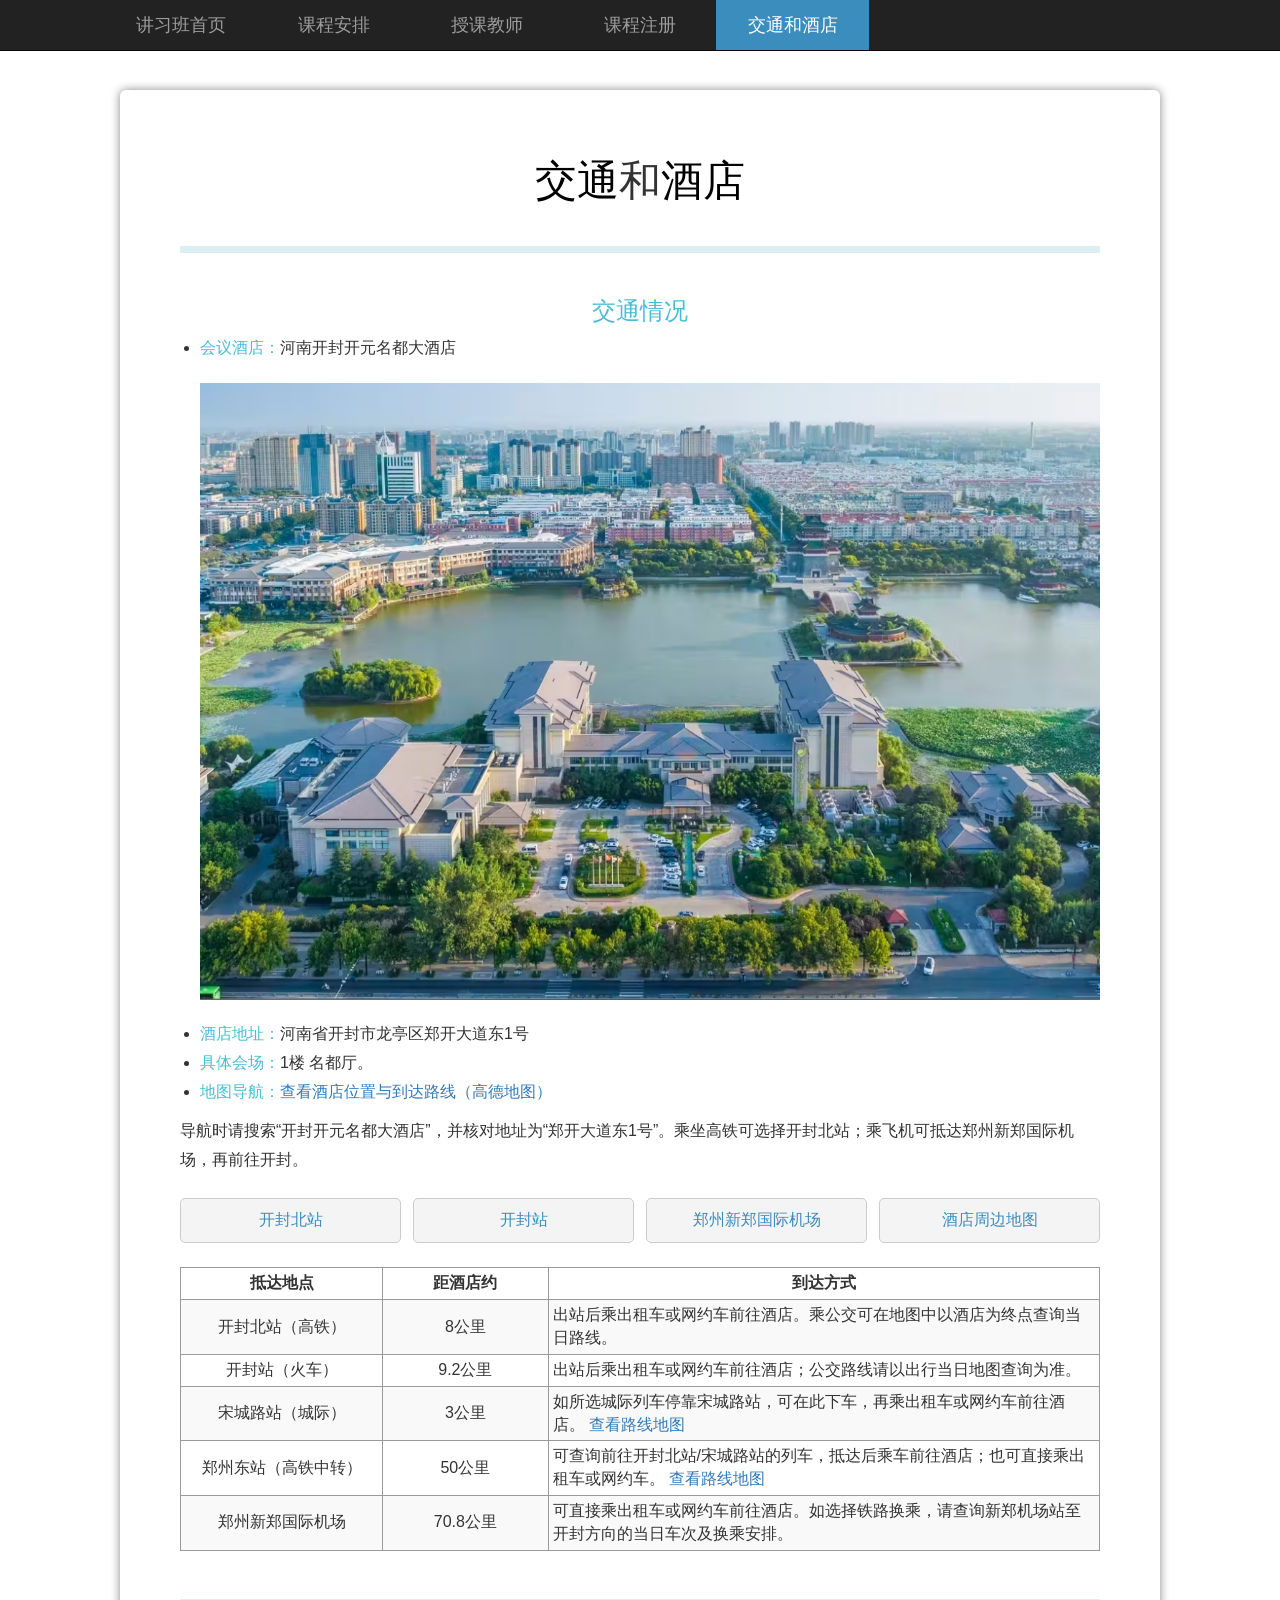
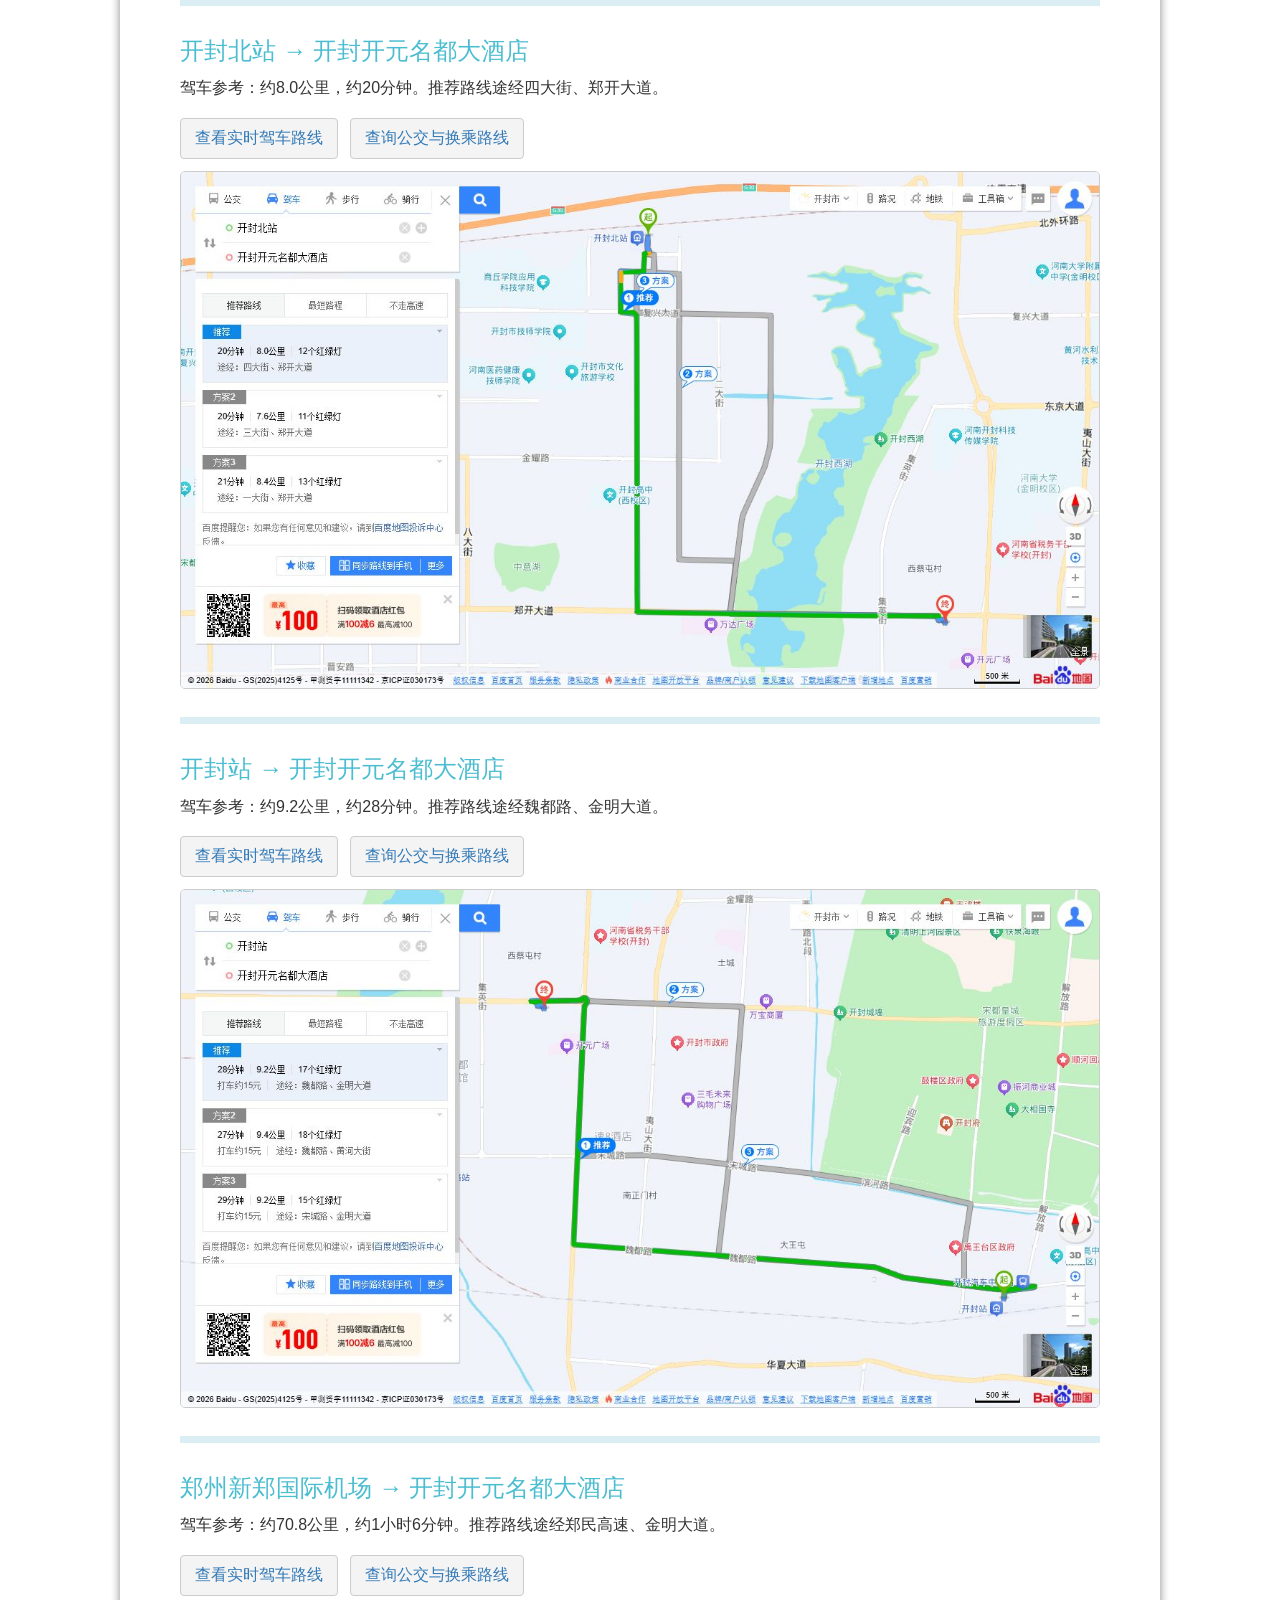
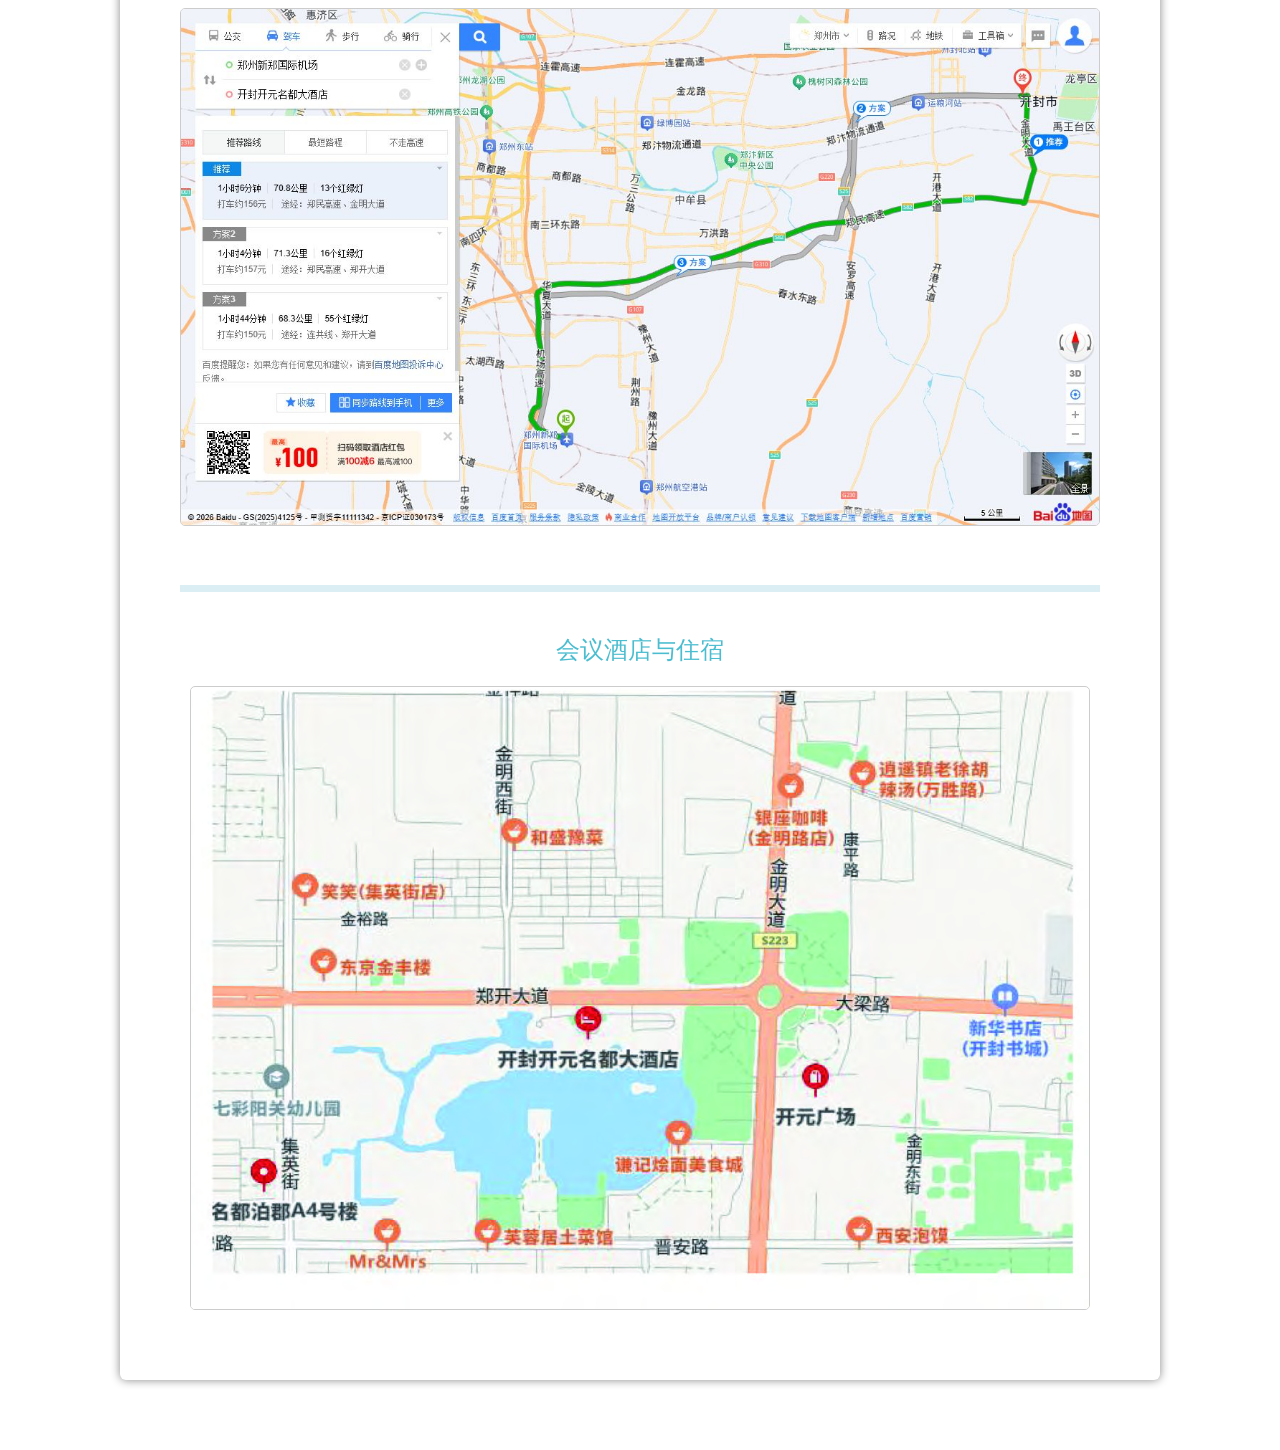
==== information.html @ ad6f930f "Replace hotel photo with updated crop" ====
<!DOCTYPE html>
<!-- saved from url=(0101)./information.html -->
<html lang="zh-CN">

<head>
  <meta http-equiv="Content-Type" content="text/html; charset=UTF-8">

  <meta http-equiv="X-UA-Compatible" content="IE=edge">
  <meta name="viewport" content="width=device-width, initial-scale=1">
  <!-- The above 3 meta tags *must* come first in the head; any other head content must come *after* these tags -->
  <meta name="description" content="">
  <meta name="author" content="">
  <link rel="icon" href="./favicon.ico">

  <title>“CAD/CAE 一体化”前沿讲习班</title>

  <!-- Bootstrap core CSS -->
  <link href="./css_files/bootstrap.css" rel="stylesheet">

  <!-- IE10 viewport hack for Surface/desktop Windows 8 bug -->
  <link href="./css_files/ie10-viewport-bug-workaround.css" rel="stylesheet">

  <!-- Custom styles for this template -->
  <link href="./css_files/GAMES_style.css" rel="stylesheet">
  <link href="./css_files/GAMES_Mobile_style.css" rel="stylesheet">

  <!-- Just for debugging purposes. Don't actually copy these 2 lines! -->
  <!--[if lt IE 9]><script src="../../assets/js/ie8-responsive-file-warning.js"></script><![endif]-->
  <script src="./js_files/ie-emulation-modes-warning.js"></script>

  <!-- HTML5 shim and Respond.js for IE8 support of HTML5 elements and media queries -->
  <!--[if lt IE 9]>
      <script src="https://oss.maxcdn.com/html5shiv/3.7.3/html5shiv.min.js"></script>
      <script src="https://oss.maxcdn.com/respond/1.4.2/respond.min.js"></script>
    <![endif]-->

  <link href="./css_files/common.css" rel="stylesheet">

  <style>
    .travel-nav { display:flex; flex-wrap:wrap; gap:12px; margin:24px 0; }
    .travel-nav a { flex:1 1 180px; padding:10px 14px; color:#3b8dbd; border:1px solid #ccc; border-radius:5px; background:#f4f4f4; font-size:16px; }
    .travel-route { margin:28px 0; padding-top:22px; border-top:7px solid rgb(218,238,243); scroll-margin-top:80px; }
    .travel-route h4 { color:#4bbdd0; text-align:left; }
    .travel-route p, .travel-route li { font-size:16px; font-weight:300; line-height:1.8; text-align:left; }
    .travel-route img, .hotel-map img { display:block; width:100%; height:auto; border:1px solid #ccc; border-radius:5px; }
    .travel-route figcaption, .hotel-map figcaption { margin-top:8px; font-size:14px; font-weight:300; line-height:1.6; text-align:left; }
    .route-links { display:flex; flex-wrap:wrap; gap:12px; margin:12px 0; }
    .route-links a { display:inline-block; padding:8px 14px; border:1px solid #ccc; border-radius:4px; font-size:16px; background:#f4f4f4; }
    .hotel-map { margin:22px auto; max-width:900px; }
  </style>
</head>

<body>

  <nav class="navbar navbar-inverse navbar-fixed-top">
    <div class="container">
      <div class="navbar-header">
        <button type="button" class="navbar-toggle collapsed" data-toggle="collapse" data-target="#navbar"
          aria-expanded="false" aria-controls="navbar">
          <span class="sr-only">Toggle navigation</span>
          <span class="icon-bar"></span>
          <span class="icon-bar"></span>
          <span class="icon-bar"></span>
        </button>

        <!--<a class="navbar-brand" href="#"></a>-->

      </div>
      <div id="navbar" class="collapse navbar-collapse">

        <ul class="nav navbar-nav">

          <li><a href="./index.html">讲习班首页</a></li>
          <li><a href="./program.html">课程安排</a></li>
          <li><a href="./speaker.html">授课教师</a></li>
          <li><a href="./registration.html">课程注册</a></li>
          <li class="active"><a href="./information.html">交通和酒店</a></li>
          <!-- <li><a href="./online.html">在线信息</a></li>
          <li><a href="http://staff.ustc.edu.cn/~lgliu/Courses/SummerSchool/USTC-summer-school.html" target="_blank">历年暑期课程</a></li>-->

        </ul>
      </div>
      <!--/.nav-collapse -->
    </div>
  </nav>

  <div class="container">

    <div class="starter-template">

      <div class="jumbotron">
        <h1 style="font-size:42px"><a style="color:#000000;" href="./information.html#jiaotong">交通</a>和<a
            style="color:#000000;txt-decoration:underline;" href="./information.html#jiudian">酒店</a></h1>
        <p style="font-size:22px;border-bottom: 7px solid rgb(218, 238, 243);"> <br></p>
        <br>


        <a id="jiaotong" style="position:relative; top:-72px; display:block; height:0;"></a>
        <h4 style="color:#4bbdd0;">交通情况</h4>
        <ul style="text-align:left;padding-left:20px;font-size:16px;font-weight:300;line-height:1.8;">
          <li><span style="color:#4bbdd0;font-weight:500;">会议酒店：</span>河南开封开元名都大酒店
            <p style="margin:20px 0;"><img src="./information_files/kaifeng-hotel-photo.jpg?v=20260928-2" width="1256" height="862" alt="河南开封开元名都大酒店及金明池全景" loading="lazy" style="display:block;width:100%;max-width:100%;height:auto;"></p>
          </li>
          <li><span style="color:#4bbdd0;font-weight:500;">酒店地址：</span>河南省开封市龙亭区郑开大道东1号</li>
          <li><span style="color:#4bbdd0;font-weight:500;">具体会场：</span>1楼 名都厅。</li>
          <li><span style="color:#4bbdd0;font-weight:500;">地图导航：</span><a href="https://ditu.amap.com/place/B017A00OV0" target="_blank" rel="noopener noreferrer">查看酒店位置与到达路线（高德地图）</a></li>
        </ul>
        <p style="font-size:16px;font-weight:300;text-align:left;line-height:1.8;">导航时请搜索“开封开元名都大酒店”，并核对地址为“郑开大道东1号”。乘坐高铁可选择开封北站；乘飞机可抵达郑州新郑国际机场，再前往开封。</p>
<nav class="travel-nav" aria-label="到达路线"><a href="#kaifeng-north-route">开封北站</a><a href="#kaifeng-station-route">开封站</a><a href="#xinzheng-airport-route">郑州新郑国际机场</a><a href="#hotel-map">酒店周边地图</a></nav>
        <div class="tableA">
          <table class="table table-striped" style="font-size:16px;font-weight:300;line-height:1.8;">
            <thead><tr><th scope="col" style="width:22%;">抵达地点</th><th scope="col" style="width:18%;">距酒店约</th><th scope="col">到达方式</th></tr></thead>
            <tbody>
              <tr><td>开封北站（高铁）</td><td>8公里</td><td style="text-align:left;">出站后乘出租车或网约车前往酒店。乘公交可在地图中以酒店为终点查询当日路线。</td></tr>
              <tr><td>开封站（火车）</td><td>9.2公里</td><td style="text-align:left;">出站后乘出租车或网约车前往酒店；公交路线请以出行当日地图查询为准。</td></tr>
              <tr><td>宋城路站（城际）</td><td>3公里</td><td style="text-align:left;">如所选城际列车停靠宋城路站，可在此下车，再乘出租车或网约车前往酒店。 <a href="https://api.map.baidu.com/direction?origin=%E5%AE%8B%E5%9F%8E%E8%B7%AF%E7%AB%99&amp;destination=%E5%BC%80%E5%B0%81%E5%BC%80%E5%85%83%E5%90%8D%E9%83%BD%E5%A4%A7%E9%85%92%E5%BA%97&amp;mode=driving&amp;region=%E5%BC%80%E5%B0%81&amp;output=html&amp;src=webapp.cadcae2026.travel" target="_blank" rel="noopener noreferrer">查看路线地图</a></td></tr>
              <tr><td>郑州东站（高铁中转）</td><td>50公里</td><td style="text-align:left;">可查询前往开封北站/宋城路站的列车，抵达后乘车前往酒店；也可直接乘出租车或网约车。 <a href="https://api.map.baidu.com/direction?origin=%E9%83%91%E5%B7%9E%E4%B8%9C%E7%AB%99&amp;destination=%E5%BC%80%E5%B0%81%E5%BC%80%E5%85%83%E5%90%8D%E9%83%BD%E5%A4%A7%E9%85%92%E5%BA%97&amp;mode=driving&amp;region=%E5%BC%80%E5%B0%81&amp;output=html&amp;src=webapp.cadcae2026.travel" target="_blank" rel="noopener noreferrer">查看路线地图</a></td></tr>
              <tr><td>郑州新郑国际机场</td><td>70.8公里</td><td style="text-align:left;">可直接乘出租车或网约车前往酒店。如选择铁路换乘，请查询新郑机场站至开封方向的当日车次及换乘安排。</td></tr>
            </tbody>
          </table>
        </div>
        <section id="kaifeng-north-route" class="travel-route">
          <h4>开封北站 → 开封开元名都大酒店</h4>
          <p>驾车参考：约8.0公里，约20分钟。推荐路线途经四大街、郑开大道。</p>
          <div class="route-links"><a href="https://j.map.baidu.com/t/07u9dv" target="_blank" rel="noopener noreferrer">查看实时驾车路线</a><a href="https://api.map.baidu.com/direction?origin=%E5%BC%80%E5%B0%81%E5%8C%97%E7%AB%99&amp;destination=%E5%BC%80%E5%B0%81%E5%BC%80%E5%85%83%E5%90%8D%E9%83%BD%E5%A4%A7%E9%85%92%E5%BA%97&amp;mode=transit&amp;region=%E5%BC%80%E5%B0%81&amp;output=html&amp;src=webapp.cadcae2026.travel" target="_blank" rel="noopener noreferrer">查询公交与换乘路线</a></div>
          <figure><a href="./information_files/kaifeng-north-route.png" target="_blank" rel="noopener noreferrer" aria-label="放大开封北站到酒店路线图"><img src="./information_files/kaifeng-north-route.png" alt="开封北站到开封开元名都大酒店的百度地图驾车路线" width="1280" height="720" loading="lazy"></a></figure>
        </section>
        <section id="kaifeng-station-route" class="travel-route">
          <h4>开封站 → 开封开元名都大酒店</h4>
          <p>驾车参考：约9.2公里，约28分钟。推荐路线途经魏都路、金明大道。</p>
          <div class="route-links"><a href="https://j.map.baidu.com/t/HTx9dv" target="_blank" rel="noopener noreferrer">查看实时驾车路线</a><a href="https://api.map.baidu.com/direction?origin=%E5%BC%80%E5%B0%81%E7%AB%99&amp;destination=%E5%BC%80%E5%B0%81%E5%BC%80%E5%85%83%E5%90%8D%E9%83%BD%E5%A4%A7%E9%85%92%E5%BA%97&amp;mode=transit&amp;region=%E5%BC%80%E5%B0%81&amp;output=html&amp;src=webapp.cadcae2026.travel" target="_blank" rel="noopener noreferrer">查询公交与换乘路线</a></div>
          <figure><a href="./information_files/kaifeng-station-route.png" target="_blank" rel="noopener noreferrer" aria-label="放大开封站到酒店路线图"><img src="./information_files/kaifeng-station-route.png" alt="开封站到开封开元名都大酒店的百度地图驾车路线" width="1280" height="720" loading="lazy"></a></figure>
        </section>
        <section id="xinzheng-airport-route" class="travel-route">
          <h4>郑州新郑国际机场 → 开封开元名都大酒店</h4>
          <p>驾车参考：约70.8公里，约1小时6分钟。推荐路线途经郑民高速、金明大道。</p>
          <div class="route-links"><a href="https://j.map.baidu.com/t/Tse9dv" target="_blank" rel="noopener noreferrer">查看实时驾车路线</a><a href="https://api.map.baidu.com/direction?origin=%E9%83%91%E5%B7%9E%E6%96%B0%E9%83%91%E5%9B%BD%E9%99%85%E6%9C%BA%E5%9C%BA&amp;destination=%E5%BC%80%E5%B0%81%E5%BC%80%E5%85%83%E5%90%8D%E9%83%BD%E5%A4%A7%E9%85%92%E5%BA%97&amp;mode=transit&amp;region=%E5%BC%80%E5%B0%81&amp;output=html&amp;src=webapp.cadcae2026.travel" target="_blank" rel="noopener noreferrer">查询公交与换乘路线</a></div>
          <figure><a href="./information_files/xinzheng-airport-route.png" target="_blank" rel="noopener noreferrer" aria-label="放大郑州新郑国际机场到酒店路线图"><img src="./information_files/xinzheng-airport-route.png" alt="郑州新郑国际机场到开封开元名都大酒店的百度地图驾车路线" width="1280" height="720" loading="lazy"></a></figure>
        </section>
        <p style="font-size:22px;border-bottom:7px solid rgb(218, 238, 243);"><br></p>
        <br>
        <a id="jiudian" style="position:relative; top:-72px; display:block; height:0;"></a>
        <h4 style="color:#4bbdd0;">会议酒店与住宿</h4>
        <figure id="hotel-map" class="hotel-map" style="scroll-margin-top:80px;">
          <a href="./information_files/kaifeng-hotel-location.png" target="_blank" rel="noopener noreferrer" aria-label="放大酒店周边地图"><img src="./information_files/kaifeng-hotel-location.png" width="1268" height="879" alt="开封开元名都大酒店周边地图，标注郑开大道、金明大道及金明池" loading="lazy"></a>

        </figure>


      </div>
    </div>
  </div>

  <!-- /.container -->


  <!-- Bootstrap core JavaScript
    ================================================== -->
  <!-- Placed at the end of the document so the pages load faster -->
  <script src="./js_files/jquery.min.js"></script>
  <script>
    window.jQuery || document.write('<script src="js/vendor/jquery.min.js?version=2.0.02"><\/script>')
  </script>
  <script src="./js_files/bootstrap.min.js"></script>
  <script src="./js_files/docs.min.js"></script>

  <!-- IE10 viewport hack for Surface/desktop Windows 8 bug -->
  <script src="./js_files/ie10-viewport-bug-workaround.js"></script>

</body>

</html>
---- css_files/ie10-viewport-bug-workaround.css ----
/*!
 * IE10 viewport hack for Surface/desktop Windows 8 bug
 * Copyright 2014-2015 Twitter, Inc.
 * Licensed under MIT (https://github.com/twbs/bootstrap/blob/master/LICENSE)
 */

/*
 * See the Getting Started docs for more information:
 * http://getbootstrap.com/getting-started/#support-ie10-width
 */
@-ms-viewport     { width: device-width; }
@-o-viewport      { width: device-width; }
@viewport         { width: device-width; }
---- css_files/GAMES_style.css ----
body {
  padding-top: 50px;
}

.starter-template {
  padding: 40px 15px;b
  text-align: center;
}

.navbar-collapse {
  text-align: center;
  width: 100%;
}

.navbar-nav li {
  height: 100%;
  text-align: center;
  vertical-align: middle;
  width: 14.285%;
  display: inline;
  font-size: 18px;
  list-style: none;
  /*去掉圆点*/
}
.navbar-nav>li>a{

  line-height: 40px;

  padding: 5px 5px 5px 5px;
vertical-align:middle;


}

.navbar-nav {
  display: inline-table;
  width: 100%;
  text-align: center;
}


  /* Everything but the jumbotron gets side spacing for mobile first views */
  .header,
  .marketing,
  .footer {
    padding-right: 15px;
    padding-left: 15px;
  }

  /* Custom page header */
  .header {
    padding-bottom: 20px;
    border-bottom: 1px solid #e5e5e5;
  }
  /* Make the masthead heading the same height as the navigation */
  .header h3 {
    margin-top: 0;
    margin-bottom: 0;
    line-height: 40px;
  }
.container-fluid>.navbar-collapse, .container-fluid>.navbar-header, .container>.navbar-collapse, .container>.navbar-header {

      margin-left: 0px;
}


  /* Custom page footer */
  .footer {
    padding-top: 19px;
    color: #777;
    border-top: 1px solid #e5e5e5;
  }

  /* Customize container */
  @media (min-width: 768px) {
    .container {
      max-width: 1100px;
      /* 总宽度 */
    }
  }
  .container-narrow > hr {
    margin: 30px 0;
  }

  /* Main marketing message and sign up button */
  .jumbotron {
    box-shadow: 0px 0px 10px #888888;
    text-align: center;
    border-bottom: 12px solid #ffffff;
    background-color:#ffffff;
  }
  .jumbotron .btn {
    padding: 14px 24px;
    font-size: 21px;
  }
  .jumbotron > ul > li{
    text-align:justify;text-justify:inter-ideograph;
  }

  /* Supporting marketing content */
  .marketing {
    margin: 40px 0;
  }
  .marketing p + h4 {
    margin-top: 28px;
  }

  /* Responsive: Portrait tablets and up */
  @media screen and (min-width: 768px) {
    /* Remove the padding we set earlier */
    .header,
    .marketing,
    .footer {
      padding-right: 0;
      padding-left: 0;
    }
    /* Space out the masthead */
    .header {
      margin-bottom: 130px;
    }
    /* Remove the bottom border on the jumbotron for visual effect */
    .jumbotron {
      border-bottom: 0;
    }
  }
.carousel.slide{
box-shadow: 0px 0px 5px #888888;
border:0.5px solid;
border-radius:3px;

}
.carousel-indicators{
/*圆点位置*/
      bottom: 4px;
}
.jumbotron h4{
font-size:24px;

}
.jumbotron p{
  font-size:18px;
text-align:justify;

}
.jumbotron img {
  max-width: 100%;
  height: auto !important;
  box-sizing: border-box;
}

/*主讲人图片*/
.placeholders {
  margin-bottom: 30px;
  text-align: center;
}
.placeholders h4 {
  margin-bottom: 0;
}
.placeholder {
  margin-bottom: 20px;
}
.speaker-photo {
  display: inline-block;
  position: relative;
  width: 146px;
  height: 146px;
  overflow: hidden;
  border-radius: 50%;
  box-shadow: 2px 2px 5px #888888;
  vertical-align: middle;
  background-color: #ffffff;
}
.speaker-photo img {
  position: absolute;
  left: 50%;
  top: calc(var(--photo-top, 0) * 100% / 146);
  display: block;
  width: calc(var(--photo-width, 146) * 100% / 146);
  height: auto !important;
  max-width: none;
  max-height: none;
  border-radius: 0;
  box-shadow: none;
  transform: translateX(-50%);
}

/* Individual original-photo framing, matching the GRMG head-and-shoulders reference. */
#caojuan .speaker-photo {
  --photo-width: 132;
  --photo-top: -9;
  background-color: #e8e8e8;
}

#sunwenyu .speaker-photo {
  --photo-width: 300;
  --photo-top: -58;
}

#zhanghan .speaker-photo {
  --photo-width: 135;
  --photo-top: -1;
  background-color: #80cdf9;
}

#wangshengfa .speaker-photo {
  --photo-width: 140;
  --photo-top: -6;
}

#fangqing .speaker-photo {
  --photo-width: 146;
  --photo-top: 10;
}

#lixin .speaker-photo {
  --photo-width: 222;
  --photo-top: -41;
}

#zhuchungang .speaker-photo {
  --photo-width: 170;
  --photo-top: -3;
}

#wanguoping .speaker-photo {
  --photo-width: 180;
  --photo-top: 0;
}

#panmaodong .speaker-photo {
  --photo-width: 235;
  --photo-top: 0;
}

#weixiaodong .speaker-photo {
  --photo-width: 140;
  --photo-top: 2;
  background-color: #535c65;
}

#linhongwei .speaker-photo {
  --photo-width: 190;
  --photo-top: -14;
}

#kanghongmei .speaker-photo {
  --photo-width: 180;
  --photo-top: 0;
}

#zhuxuefeng .speaker-photo {
  --photo-width: 128;
  --photo-top: -2;
}

#duxiaoxiao .speaker-photo {
  --photo-width: 146;
  --photo-top: 0;
}
/* Fit two portrait columns inside the mobile card. */
@media (max-width: 767px) {
  .row.placeholders {
    display: grid;
    grid-template-columns: repeat(2, minmax(0, 1fr));
    gap: 20px 16px;
    margin-left: 0;
    margin-right: 0;
  }
  .row.placeholders::before,
  .row.placeholders::after {
    display: none;
  }
  .placeholders > .placeholder {
    width: auto;
    min-width: 0;
    padding: 0;
    margin-bottom: 0;
  }
  .placeholders .placeholder > button {
    display: block;
    width: 100%;
    padding: 0;
  }
  .placeholders .speaker-photo {
    width: 100%;
    max-width: 146px;
    height: auto;
    aspect-ratio: 1;
  }
  .placeholders .text-muted {
    display: block;
    font-size: clamp(10px, 2.8vw, 14px);
    overflow-wrap: anywhere;
  }
  .placeholders .text-muted span {
    white-space: normal !important;
  }
  .speaker-page .jumbotron > ul {
    overflow-wrap: anywhere;
  }
}

.tableA{

text-align:center;
border-top: 1px solid #9a9a9a;
margin-bottom:0px;
max-width: 100%;
overflow-x: auto;
-webkit-overflow-scrolling: touch;
}

.course-outline-table .course-meta {
  width: 24%;
  font-size: 14px;
  line-height: 1.75;
  vertical-align: middle;
}

.course-outline-table .course-meta-line {
  display: block;
  white-space: nowrap;
}

.course-outline-table td:nth-child(2) {
  width: 76%;
  font-size: 14px;
  font-weight: 400;
  line-height: 1.42857143;
  vertical-align: middle;
}

.course-outline-table td:nth-child(2) > ul:first-child {
  margin-top: 10px;
}

.course-outline-table td:nth-child(2) > ul:last-child {
  margin-bottom: 10px;
}

@media (max-width: 767px) {
  .course-outline-table {
    table-layout: fixed;
    width: 100%;
  }
  table.course-outline-table > tbody > tr > td {
    box-sizing: border-box;
    padding: 6px;
    font-size: 12px;
    line-height: 1.5;
    vertical-align: middle;
    overflow-wrap: anywhere;
  }
  .course-outline-table .course-meta {
    width: 30%;
    text-align: center;
  }
  .course-outline-table td:nth-child(2) {
    width: 70%;
    text-align: left;
  }
  .course-outline-table .course-meta-line {
    white-space: normal;
  }
  .course-outline-table td ul {
    padding-left: 20px;
  }
}

.tableA > table {
  width: 100%;
}
.tableA td,
.tableA th {
  word-break: break-word;
}
.table > thead > tr > th, .table > tbody > tr > th, .table > tfoot > tr > th, .table > thead > tr > td, .table > tbody > tr > td, .table > tfoot > tr > td {
    padding: 4px;
    vertical-align: middle;}

.table > thead > tr > th, .table > tbody > tr > th, .table > tfoot > tr > th, .table > thead > tr > td, .table > tbody > tr > td, .table > tfoot > tr > td{
border:1px solid #9a9a9a; vertical-align: middle;
}
.table > caption + thead > tr:first-child > th, .table > colgroup + thead > tr:first-child > th, .table > thead:first-child > tr:first-child > th, .table > caption + thead > tr:first-child > td{
  text-align: center;vertical-align: middle;

}
.navbar-inverse .navbar-nav>.active>a, .navbar-inverse .navbar-nav>.active>a:focus, .navbar-inverse .navbar-nav>.active>a:hover {
    color: #fff;
    background-color: #3b8dbd;
}

.text-muted {
    color: #4bbdd0;
}


.trcontainer {

width: 100%;

margin-left: 0;

overflow: hidden;



}
.trcontainer ul{
padding-left: 0px;

}


.trcontainer ul li{
list-style-type: none;

}
.trcontainer ul li img{
border-radius: 5%;
border: 1px solid #ccc;
width: 100%;
}


.trcontainer span {
  padding: 1%;
margin: 1%;
display: block;

width: 48%;
border: 1px solid #ccc;
border-radius: 5%;
background-color: #f4f4f4;

float: left;

}

.trcontainer2 {
z-index:999;
width: 100%;

margin-left: 0;

justify-content:center;



}

.trcontainer2 button {
  padding: 1%;
margin: 1%;
display: block;

width: 38%;
border: 1px solid #ccc;
border-radius: 5%;
background-color: #f4f4f4;

float: left;
padding: 0px;




}

.jumbotron button{

border: 0px solid #ffffff;
background-color: #ffffff;

}
.trcontainer2 button{


}
---- css_files/GAMES_Mobile_style.css ----
@media only screen and (max-width: 700px) {
  body {
    font-size: 10px;
  }
}

@media only screen and (max-width: 412px) {
  .container {
    padding-right: 5px;
    padding-left: 5px;
  }

  .starter-template {
    padding-right: 5px;
    padding-left: 5px;
  }

  .container .jumbotron,
  .container-fluid .jumbotron {
    padding-right: 5px;
    padding-left: 5px;
  }
}

@media only screen and (max-width: 350px) {
  body {
    font-size: 8px;
  }
}
---- css_files/common.css ----
@font-face {
  font-family: 'Source Sans Pro';
  font-style: italic;
  font-weight: 200;
  font-display: swap;
  src: url(https://fonts.gstatic.com/s/sourcesanspro/v22/6xKwdSBYKcSV-LCoeQqfX1RYOo3qPZYokSdh18S0xR41YDw.woff2) format('woff2');
  unicode-range: U+0460-052F, U+1C80-1C8A, U+20B4, U+2DE0-2DFF, U+A640-A69F, U+FE2E-FE2F;
}
/* cyrillic */
@font-face {
  font-family: 'Source Sans Pro';
  font-style: italic;
  font-weight: 200;
  font-display: swap;
  src: url(https://fonts.gstatic.com/s/sourcesanspro/v22/6xKwdSBYKcSV-LCoeQqfX1RYOo3qPZYokSdo18S0xR41YDw.woff2) format('woff2');
  unicode-range: U+0301, U+0400-045F, U+0490-0491, U+04B0-04B1, U+2116;
}
/* greek-ext */
@font-face {
  font-family: 'Source Sans Pro';
  font-style: italic;
  font-weight: 200;
  font-display: swap;
  src: url(https://fonts.gstatic.com/s/sourcesanspro/v22/6xKwdSBYKcSV-LCoeQqfX1RYOo3qPZYokSdg18S0xR41YDw.woff2) format('woff2');
  unicode-range: U+1F00-1FFF;
}
/* greek */
@font-face {
  font-family: 'Source Sans Pro';
  font-style: italic;
  font-weight: 200;
  font-display: swap;
  src: url(https://fonts.gstatic.com/s/sourcesanspro/v22/6xKwdSBYKcSV-LCoeQqfX1RYOo3qPZYokSdv18S0xR41YDw.woff2) format('woff2');
  unicode-range: U+0370-0377, U+037A-037F, U+0384-038A, U+038C, U+038E-03A1, U+03A3-03FF;
}
/* vietnamese */
@font-face {
  font-family: 'Source Sans Pro';
  font-style: italic;
  font-weight: 200;
  font-display: swap;
  src: url(https://fonts.gstatic.com/s/sourcesanspro/v22/6xKwdSBYKcSV-LCoeQqfX1RYOo3qPZYokSdj18S0xR41YDw.woff2) format('woff2');
  unicode-range: U+0102-0103, U+0110-0111, U+0128-0129, U+0168-0169, U+01A0-01A1, U+01AF-01B0, U+0300-0301, U+0303-0304, U+0308-0309, U+0323, U+0329, U+1EA0-1EF9, U+20AB;
}
/* latin-ext */
@font-face {
  font-family: 'Source Sans Pro';
  font-style: italic;
  font-weight: 200;
  font-display: swap;
  src: url(https://fonts.gstatic.com/s/sourcesanspro/v22/6xKwdSBYKcSV-LCoeQqfX1RYOo3qPZYokSdi18S0xR41YDw.woff2) format('woff2');
  unicode-range: U+0100-02BA, U+02BD-02C5, U+02C7-02CC, U+02CE-02D7, U+02DD-02FF, U+0304, U+0308, U+0329, U+1D00-1DBF, U+1E00-1E9F, U+1EF2-1EFF, U+2020, U+20A0-20AB, U+20AD-20C0, U+2113, U+2C60-2C7F, U+A720-A7FF;
}
/* latin */
@font-face {
  font-family: 'Source Sans Pro';
  font-style: italic;
  font-weight: 200;
  font-display: swap;
  src: url(https://fonts.gstatic.com/s/sourcesanspro/v22/6xKwdSBYKcSV-LCoeQqfX1RYOo3qPZYokSds18S0xR41.woff2) format('woff2');
  unicode-range: U+0000-00FF, U+0131, U+0152-0153, U+02BB-02BC, U+02C6, U+02DA, U+02DC, U+0304, U+0308, U+0329, U+2000-206F, U+20AC, U+2122, U+2191, U+2193, U+2212, U+2215, U+FEFF, U+FFFD;
}
/* cyrillic-ext */
@font-face {
  font-family: 'Source Sans Pro';
  font-style: italic;
  font-weight: 300;
  font-display: swap;
  src: url(https://fonts.gstatic.com/s/sourcesanspro/v22/6xKwdSBYKcSV-LCoeQqfX1RYOo3qPZZMkidh18S0xR41YDw.woff2) format('woff2');
  unicode-range: U+0460-052F, U+1C80-1C8A, U+20B4, U+2DE0-2DFF, U+A640-A69F, U+FE2E-FE2F;
}
/* cyrillic */
@font-face {
  font-family: 'Source Sans Pro';
  font-style: italic;
  font-weight: 300;
  font-display: swap;
  src: url(https://fonts.gstatic.com/s/sourcesanspro/v22/6xKwdSBYKcSV-LCoeQqfX1RYOo3qPZZMkido18S0xR41YDw.woff2) format('woff2');
  unicode-range: U+0301, U+0400-045F, U+0490-0491, U+04B0-04B1, U+2116;
}
/* greek-ext */
@font-face {
  font-family: 'Source Sans Pro';
  font-style: italic;
  font-weight: 300;
  font-display: swap;
  src: url(https://fonts.gstatic.com/s/sourcesanspro/v22/6xKwdSBYKcSV-LCoeQqfX1RYOo3qPZZMkidg18S0xR41YDw.woff2) format('woff2');
  unicode-range: U+1F00-1FFF;
}
/* greek */
@font-face {
  font-family: 'Source Sans Pro';
  font-style: italic;
  font-weight: 300;
  font-display: swap;
  src: url(https://fonts.gstatic.com/s/sourcesanspro/v22/6xKwdSBYKcSV-LCoeQqfX1RYOo3qPZZMkidv18S0xR41YDw.woff2) format('woff2');
  unicode-range: U+0370-0377, U+037A-037F, U+0384-038A, U+038C, U+038E-03A1, U+03A3-03FF;
}
/* vietnamese */
@font-face {
  font-family: 'Source Sans Pro';
  font-style: italic;
  font-weight: 300;
  font-display: swap;
  src: url(https://fonts.gstatic.com/s/sourcesanspro/v22/6xKwdSBYKcSV-LCoeQqfX1RYOo3qPZZMkidj18S0xR41YDw.woff2) format('woff2');
  unicode-range: U+0102-0103, U+0110-0111, U+0128-0129, U+0168-0169, U+01A0-01A1, U+01AF-01B0, U+0300-0301, U+0303-0304, U+0308-0309, U+0323, U+0329, U+1EA0-1EF9, U+20AB;
}
/* latin-ext */
@font-face {
  font-family: 'Source Sans Pro';
  font-style: italic;
  font-weight: 300;
  font-display: swap;
  src: url(https://fonts.gstatic.com/s/sourcesanspro/v22/6xKwdSBYKcSV-LCoeQqfX1RYOo3qPZZMkidi18S0xR41YDw.woff2) format('woff2');
  unicode-range: U+0100-02BA, U+02BD-02C5, U+02C7-02CC, U+02CE-02D7, U+02DD-02FF, U+0304, U+0308, U+0329, U+1D00-1DBF, U+1E00-1E9F, U+1EF2-1EFF, U+2020, U+20A0-20AB, U+20AD-20C0, U+2113, U+2C60-2C7F, U+A720-A7FF;
}
/* latin */
@font-face {
  font-family: 'Source Sans Pro';
  font-style: italic;
  font-weight: 300;
  font-display: swap;
  src: url(https://fonts.gstatic.com/s/sourcesanspro/v22/6xKwdSBYKcSV-LCoeQqfX1RYOo3qPZZMkids18S0xR41.woff2) format('woff2');
  unicode-range: U+0000-00FF, U+0131, U+0152-0153, U+02BB-02BC, U+02C6, U+02DA, U+02DC, U+0304, U+0308, U+0329, U+2000-206F, U+20AC, U+2122, U+2191, U+2193, U+2212, U+2215, U+FEFF, U+FFFD;
}
/* cyrillic-ext */
@font-face {
  font-family: 'Source Sans Pro';
  font-style: italic;
  font-weight: 400;
  font-display: swap;
  src: url(https://fonts.gstatic.com/s/sourcesanspro/v22/6xK1dSBYKcSV-LCoeQqfX1RYOo3qPZ7qsDJB9cme_xc.woff2) format('woff2');
  unicode-range: U+0460-052F, U+1C80-1C8A, U+20B4, U+2DE0-2DFF, U+A640-A69F, U+FE2E-FE2F;
}
/* cyrillic */
@font-face {
  font-family: 'Source Sans Pro';
  font-style: italic;
  font-weight: 400;
  font-display: swap;
  src: url(https://fonts.gstatic.com/s/sourcesanspro/v22/6xK1dSBYKcSV-LCoeQqfX1RYOo3qPZ7jsDJB9cme_xc.woff2) format('woff2');
  unicode-range: U+0301, U+0400-045F, U+0490-0491, U+04B0-04B1, U+2116;
}
/* greek-ext */
@font-face {
  font-family: 'Source Sans Pro';
  font-style: italic;
  font-weight: 400;
  font-display: swap;
  src: url(https://fonts.gstatic.com/s/sourcesanspro/v22/6xK1dSBYKcSV-LCoeQqfX1RYOo3qPZ7rsDJB9cme_xc.woff2) format('woff2');
  unicode-range: U+1F00-1FFF;
}
/* greek */
@font-face {
  font-family: 'Source Sans Pro';
  font-style: italic;
  font-weight: 400;
  font-display: swap;
  src: url(https://fonts.gstatic.com/s/sourcesanspro/v22/6xK1dSBYKcSV-LCoeQqfX1RYOo3qPZ7ksDJB9cme_xc.woff2) format('woff2');
  unicode-range: U+0370-0377, U+037A-037F, U+0384-038A, U+038C, U+038E-03A1, U+03A3-03FF;
}
/* vietnamese */
@font-face {
  font-family: 'Source Sans Pro';
  font-style: italic;
  font-weight: 400;
  font-display: swap;
  src: url(https://fonts.gstatic.com/s/sourcesanspro/v22/6xK1dSBYKcSV-LCoeQqfX1RYOo3qPZ7osDJB9cme_xc.woff2) format('woff2');
  unicode-range: U+0102-0103, U+0110-0111, U+0128-0129, U+0168-0169, U+01A0-01A1, U+01AF-01B0, U+0300-0301, U+0303-0304, U+0308-0309, U+0323, U+0329, U+1EA0-1EF9, U+20AB;
}
/* latin-ext */
@font-face {
  font-family: 'Source Sans Pro';
  font-style: italic;
  font-weight: 400;
  font-display: swap;
  src: url(https://fonts.gstatic.com/s/sourcesanspro/v22/6xK1dSBYKcSV-LCoeQqfX1RYOo3qPZ7psDJB9cme_xc.woff2) format('woff2');
  unicode-range: U+0100-02BA, U+02BD-02C5, U+02C7-02CC, U+02CE-02D7, U+02DD-02FF, U+0304, U+0308, U+0329, U+1D00-1DBF, U+1E00-1E9F, U+1EF2-1EFF, U+2020, U+20A0-20AB, U+20AD-20C0, U+2113, U+2C60-2C7F, U+A720-A7FF;
}
/* latin */
@font-face {
  font-family: 'Source Sans Pro';
  font-style: italic;
  font-weight: 400;
  font-display: swap;
  src: url(https://fonts.gstatic.com/s/sourcesanspro/v22/6xK1dSBYKcSV-LCoeQqfX1RYOo3qPZ7nsDJB9cme.woff2) format('woff2');
  unicode-range: U+0000-00FF, U+0131, U+0152-0153, U+02BB-02BC, U+02C6, U+02DA, U+02DC, U+0304, U+0308, U+0329, U+2000-206F, U+20AC, U+2122, U+2191, U+2193, U+2212, U+2215, U+FEFF, U+FFFD;
}
/* cyrillic-ext */
@font-face {
  font-family: 'Source Sans Pro';
  font-style: italic;
  font-weight: 600;
  font-display: swap;
  src: url(https://fonts.gstatic.com/s/sourcesanspro/v22/6xKwdSBYKcSV-LCoeQqfX1RYOo3qPZY4lCdh18S0xR41YDw.woff2) format('woff2');
  unicode-range: U+0460-052F, U+1C80-1C8A, U+20B4, U+2DE0-2DFF, U+A640-A69F, U+FE2E-FE2F;
}
/* cyrillic */
@font-face {
  font-family: 'Source Sans Pro';
  font-style: italic;
  font-weight: 600;
  font-display: swap;
  src: url(https://fonts.gstatic.com/s/sourcesanspro/v22/6xKwdSBYKcSV-LCoeQqfX1RYOo3qPZY4lCdo18S0xR41YDw.woff2) format('woff2');
  unicode-range: U+0301, U+0400-045F, U+0490-0491, U+04B0-04B1, U+2116;
}
/* greek-ext */
@font-face {
  font-family: 'Source Sans Pro';
  font-style: italic;
  font-weight: 600;
  font-display: swap;
  src: url(https://fonts.gstatic.com/s/sourcesanspro/v22/6xKwdSBYKcSV-LCoeQqfX1RYOo3qPZY4lCdg18S0xR41YDw.woff2) format('woff2');
  unicode-range: U+1F00-1FFF;
}
/* greek */
@font-face {
  font-family: 'Source Sans Pro';
  font-style: italic;
  font-weight: 600;
  font-display: swap;
  src: url(https://fonts.gstatic.com/s/sourcesanspro/v22/6xKwdSBYKcSV-LCoeQqfX1RYOo3qPZY4lCdv18S0xR41YDw.woff2) format('woff2');
  unicode-range: U+0370-0377, U+037A-037F, U+0384-038A, U+038C, U+038E-03A1, U+03A3-03FF;
}
/* vietnamese */
@font-face {
  font-family: 'Source Sans Pro';
  font-style: italic;
  font-weight: 600;
  font-display: swap;
  src: url(https://fonts.gstatic.com/s/sourcesanspro/v22/6xKwdSBYKcSV-LCoeQqfX1RYOo3qPZY4lCdj18S0xR41YDw.woff2) format('woff2');
  unicode-range: U+0102-0103, U+0110-0111, U+0128-0129, U+0168-0169, U+01A0-01A1, U+01AF-01B0, U+0300-0301, U+0303-0304, U+0308-0309, U+0323, U+0329, U+1EA0-1EF9, U+20AB;
}
/* latin-ext */
@font-face {
  font-family: 'Source Sans Pro';
  font-style: italic;
  font-weight: 600;
  font-display: swap;
  src: url(https://fonts.gstatic.com/s/sourcesanspro/v22/6xKwdSBYKcSV-LCoeQqfX1RYOo3qPZY4lCdi18S0xR41YDw.woff2) format('woff2');
  unicode-range: U+0100-02BA, U+02BD-02C5, U+02C7-02CC, U+02CE-02D7, U+02DD-02FF, U+0304, U+0308, U+0329, U+1D00-1DBF, U+1E00-1E9F, U+1EF2-1EFF, U+2020, U+20A0-20AB, U+20AD-20C0, U+2113, U+2C60-2C7F, U+A720-A7FF;
}
/* latin */
@font-face {
  font-family: 'Source Sans Pro';
  font-style: italic;
  font-weight: 600;
  font-display: swap;
  src: url(https://fonts.gstatic.com/s/sourcesanspro/v22/6xKwdSBYKcSV-LCoeQqfX1RYOo3qPZY4lCds18S0xR41.woff2) format('woff2');
  unicode-range: U+0000-00FF, U+0131, U+0152-0153, U+02BB-02BC, U+02C6, U+02DA, U+02DC, U+0304, U+0308, U+0329, U+2000-206F, U+20AC, U+2122, U+2191, U+2193, U+2212, U+2215, U+FEFF, U+FFFD;
}
/* cyrillic-ext */
@font-face {
  font-family: 'Source Sans Pro';
  font-style: italic;
  font-weight: 700;
  font-display: swap;
  src: url(https://fonts.gstatic.com/s/sourcesanspro/v22/6xKwdSBYKcSV-LCoeQqfX1RYOo3qPZZclSdh18S0xR41YDw.woff2) format('woff2');
  unicode-range: U+0460-052F, U+1C80-1C8A, U+20B4, U+2DE0-2DFF, U+A640-A69F, U+FE2E-FE2F;
}
/* cyrillic */
@font-face {
  font-family: 'Source Sans Pro';
  font-style: italic;
  font-weight: 700;
  font-display: swap;
  src: url(https://fonts.gstatic.com/s/sourcesanspro/v22/6xKwdSBYKcSV-LCoeQqfX1RYOo3qPZZclSdo18S0xR41YDw.woff2) format('woff2');
  unicode-range: U+0301, U+0400-045F, U+0490-0491, U+04B0-04B1, U+2116;
}
/* greek-ext */
@font-face {
  font-family: 'Source Sans Pro';
  font-style: italic;
  font-weight: 700;
  font-display: swap;
  src: url(https://fonts.gstatic.com/s/sourcesanspro/v22/6xKwdSBYKcSV-LCoeQqfX1RYOo3qPZZclSdg18S0xR41YDw.woff2) format('woff2');
  unicode-range: U+1F00-1FFF;
}
/* greek */
@font-face {
  font-family: 'Source Sans Pro';
  font-style: italic;
  font-weight: 700;
  font-display: swap;
  src: url(https://fonts.gstatic.com/s/sourcesanspro/v22/6xKwdSBYKcSV-LCoeQqfX1RYOo3qPZZclSdv18S0xR41YDw.woff2) format('woff2');
  unicode-range: U+0370-0377, U+037A-037F, U+0384-038A, U+038C, U+038E-03A1, U+03A3-03FF;
}
/* vietnamese */
@font-face {
  font-family: 'Source Sans Pro';
  font-style: italic;
  font-weight: 700;
  font-display: swap;
  src: url(https://fonts.gstatic.com/s/sourcesanspro/v22/6xKwdSBYKcSV-LCoeQqfX1RYOo3qPZZclSdj18S0xR41YDw.woff2) format('woff2');
  unicode-range: U+0102-0103, U+0110-0111, U+0128-0129, U+0168-0169, U+01A0-01A1, U+01AF-01B0, U+0300-0301, U+0303-0304, U+0308-0309, U+0323, U+0329, U+1EA0-1EF9, U+20AB;
}
/* latin-ext */
@font-face {
  font-family: 'Source Sans Pro';
  font-style: italic;
  font-weight: 700;
  font-display: swap;
  src: url(https://fonts.gstatic.com/s/sourcesanspro/v22/6xKwdSBYKcSV-LCoeQqfX1RYOo3qPZZclSdi18S0xR41YDw.woff2) format('woff2');
  unicode-range: U+0100-02BA, U+02BD-02C5, U+02C7-02CC, U+02CE-02D7, U+02DD-02FF, U+0304, U+0308, U+0329, U+1D00-1DBF, U+1E00-1E9F, U+1EF2-1EFF, U+2020, U+20A0-20AB, U+20AD-20C0, U+2113, U+2C60-2C7F, U+A720-A7FF;
}
/* latin */
@font-face {
  font-family: 'Source Sans Pro';
  font-style: italic;
  font-weight: 700;
  font-display: swap;
  src: url(https://fonts.gstatic.com/s/sourcesanspro/v22/6xKwdSBYKcSV-LCoeQqfX1RYOo3qPZZclSds18S0xR41.woff2) format('woff2');
  unicode-range: U+0000-00FF, U+0131, U+0152-0153, U+02BB-02BC, U+02C6, U+02DA, U+02DC, U+0304, U+0308, U+0329, U+2000-206F, U+20AC, U+2122, U+2191, U+2193, U+2212, U+2215, U+FEFF, U+FFFD;
}
/* cyrillic-ext */
@font-face {
  font-family: 'Source Sans Pro';
  font-style: italic;
  font-weight: 900;
  font-display: swap;
  src: url(https://fonts.gstatic.com/s/sourcesanspro/v22/6xKwdSBYKcSV-LCoeQqfX1RYOo3qPZZklydh18S0xR41YDw.woff2) format('woff2');
  unicode-range: U+0460-052F, U+1C80-1C8A, U+20B4, U+2DE0-2DFF, U+A640-A69F, U+FE2E-FE2F;
}
/* cyrillic */
@font-face {
  font-family: 'Source Sans Pro';
  font-style: italic;
  font-weight: 900;
  font-display: swap;
  src: url(https://fonts.gstatic.com/s/sourcesanspro/v22/6xKwdSBYKcSV-LCoeQqfX1RYOo3qPZZklydo18S0xR41YDw.woff2) format('woff2');
  unicode-range: U+0301, U+0400-045F, U+0490-0491, U+04B0-04B1, U+2116;
}
/* greek-ext */
@font-face {
  font-family: 'Source Sans Pro';
  font-style: italic;
  font-weight: 900;
  font-display: swap;
  src: url(https://fonts.gstatic.com/s/sourcesanspro/v22/6xKwdSBYKcSV-LCoeQqfX1RYOo3qPZZklydg18S0xR41YDw.woff2) format('woff2');
  unicode-range: U+1F00-1FFF;
}
/* greek */
@font-face {
  font-family: 'Source Sans Pro';
  font-style: italic;
  font-weight: 900;
  font-display: swap;
  src: url(https://fonts.gstatic.com/s/sourcesanspro/v22/6xKwdSBYKcSV-LCoeQqfX1RYOo3qPZZklydv18S0xR41YDw.woff2) format('woff2');
  unicode-range: U+0370-0377, U+037A-037F, U+0384-038A, U+038C, U+038E-03A1, U+03A3-03FF;
}
/* vietnamese */
@font-face {
  font-family: 'Source Sans Pro';
  font-style: italic;
  font-weight: 900;
  font-display: swap;
  src: url(https://fonts.gstatic.com/s/sourcesanspro/v22/6xKwdSBYKcSV-LCoeQqfX1RYOo3qPZZklydj18S0xR41YDw.woff2) format('woff2');
  unicode-range: U+0102-0103, U+0110-0111, U+0128-0129, U+0168-0169, U+01A0-01A1, U+01AF-01B0, U+0300-0301, U+0303-0304, U+0308-0309, U+0323, U+0329, U+1EA0-1EF9, U+20AB;
}
/* latin-ext */
@font-face {
  font-family: 'Source Sans Pro';
  font-style: italic;
  font-weight: 900;
  font-display: swap;
  src: url(https://fonts.gstatic.com/s/sourcesanspro/v22/6xKwdSBYKcSV-LCoeQqfX1RYOo3qPZZklydi18S0xR41YDw.woff2) format('woff2');
  unicode-range: U+0100-02BA, U+02BD-02C5, U+02C7-02CC, U+02CE-02D7, U+02DD-02FF, U+0304, U+0308, U+0329, U+1D00-1DBF, U+1E00-1E9F, U+1EF2-1EFF, U+2020, U+20A0-20AB, U+20AD-20C0, U+2113, U+2C60-2C7F, U+A720-A7FF;
}
/* latin */
@font-face {
  font-family: 'Source Sans Pro';
  font-style: italic;
  font-weight: 900;
  font-display: swap;
  src: url(https://fonts.gstatic.com/s/sourcesanspro/v22/6xKwdSBYKcSV-LCoeQqfX1RYOo3qPZZklyds18S0xR41.woff2) format('woff2');
  unicode-range: U+0000-00FF, U+0131, U+0152-0153, U+02BB-02BC, U+02C6, U+02DA, U+02DC, U+0304, U+0308, U+0329, U+2000-206F, U+20AC, U+2122, U+2191, U+2193, U+2212, U+2215, U+FEFF, U+FFFD;
}
/* cyrillic-ext */
@font-face {
  font-family: 'Source Sans Pro';
  font-style: normal;
  font-weight: 200;
  font-display: swap;
  src: url(https://fonts.gstatic.com/s/sourcesanspro/v22/6xKydSBYKcSV-LCoeQqfX1RYOo3i94_wmhdu3cOWxy40.woff2) format('woff2');
  unicode-range: U+0460-052F, U+1C80-1C8A, U+20B4, U+2DE0-2DFF, U+A640-A69F, U+FE2E-FE2F;
}
/* cyrillic */
@font-face {
  font-family: 'Source Sans Pro';
  font-style: normal;
  font-weight: 200;
  font-display: swap;
  src: url(https://fonts.gstatic.com/s/sourcesanspro/v22/6xKydSBYKcSV-LCoeQqfX1RYOo3i94_wkxdu3cOWxy40.woff2) format('woff2');
  unicode-range: U+0301, U+0400-045F, U+0490-0491, U+04B0-04B1, U+2116;
}
/* greek-ext */
@font-face {
  font-family: 'Source Sans Pro';
  font-style: normal;
  font-weight: 200;
  font-display: swap;
  src: url(https://fonts.gstatic.com/s/sourcesanspro/v22/6xKydSBYKcSV-LCoeQqfX1RYOo3i94_wmxdu3cOWxy40.woff2) format('woff2');
  unicode-range: U+1F00-1FFF;
}
/* greek */
@font-face {
  font-family: 'Source Sans Pro';
  font-style: normal;
  font-weight: 200;
  font-display: swap;
  src: url(https://fonts.gstatic.com/s/sourcesanspro/v22/6xKydSBYKcSV-LCoeQqfX1RYOo3i94_wlBdu3cOWxy40.woff2) format('woff2');
  unicode-range: U+0370-0377, U+037A-037F, U+0384-038A, U+038C, U+038E-03A1, U+03A3-03FF;
}
/* vietnamese */
@font-face {
  font-family: 'Source Sans Pro';
  font-style: normal;
  font-weight: 200;
  font-display: swap;
  src: url(https://fonts.gstatic.com/s/sourcesanspro/v22/6xKydSBYKcSV-LCoeQqfX1RYOo3i94_wmBdu3cOWxy40.woff2) format('woff2');
  unicode-range: U+0102-0103, U+0110-0111, U+0128-0129, U+0168-0169, U+01A0-01A1, U+01AF-01B0, U+0300-0301, U+0303-0304, U+0308-0309, U+0323, U+0329, U+1EA0-1EF9, U+20AB;
}
/* latin-ext */
@font-face {
  font-family: 'Source Sans Pro';
  font-style: normal;
  font-weight: 200;
  font-display: swap;
  src: url(https://fonts.gstatic.com/s/sourcesanspro/v22/6xKydSBYKcSV-LCoeQqfX1RYOo3i94_wmRdu3cOWxy40.woff2) format('woff2');
  unicode-range: U+0100-02BA, U+02BD-02C5, U+02C7-02CC, U+02CE-02D7, U+02DD-02FF, U+0304, U+0308, U+0329, U+1D00-1DBF, U+1E00-1E9F, U+1EF2-1EFF, U+2020, U+20A0-20AB, U+20AD-20C0, U+2113, U+2C60-2C7F, U+A720-A7FF;
}
/* latin */
@font-face {
  font-family: 'Source Sans Pro';
  font-style: normal;
  font-weight: 200;
  font-display: swap;
  src: url(https://fonts.gstatic.com/s/sourcesanspro/v22/6xKydSBYKcSV-LCoeQqfX1RYOo3i94_wlxdu3cOWxw.woff2) format('woff2');
  unicode-range: U+0000-00FF, U+0131, U+0152-0153, U+02BB-02BC, U+02C6, U+02DA, U+02DC, U+0304, U+0308, U+0329, U+2000-206F, U+20AC, U+2122, U+2191, U+2193, U+2212, U+2215, U+FEFF, U+FFFD;
}
/* cyrillic-ext */
@font-face {
  font-family: 'Source Sans Pro';
  font-style: normal;
  font-weight: 300;
  font-display: swap;
  src: url(https://fonts.gstatic.com/s/sourcesanspro/v22/6xKydSBYKcSV-LCoeQqfX1RYOo3ik4zwmhdu3cOWxy40.woff2) format('woff2');
  unicode-range: U+0460-052F, U+1C80-1C8A, U+20B4, U+2DE0-2DFF, U+A640-A69F, U+FE2E-FE2F;
}
/* cyrillic */
@font-face {
  font-family: 'Source Sans Pro';
  font-style: normal;
  font-weight: 300;
  font-display: swap;
  src: url(https://fonts.gstatic.com/s/sourcesanspro/v22/6xKydSBYKcSV-LCoeQqfX1RYOo3ik4zwkxdu3cOWxy40.woff2) format('woff2');
  unicode-range: U+0301, U+0400-045F, U+0490-0491, U+04B0-04B1, U+2116;
}
/* greek-ext */
@font-face {
  font-family: 'Source Sans Pro';
  font-style: normal;
  font-weight: 300;
  font-display: swap;
  src: url(https://fonts.gstatic.com/s/sourcesanspro/v22/6xKydSBYKcSV-LCoeQqfX1RYOo3ik4zwmxdu3cOWxy40.woff2) format('woff2');
  unicode-range: U+1F00-1FFF;
}
/* greek */
@font-face {
  font-family: 'Source Sans Pro';
  font-style: normal;
  font-weight: 300;
  font-display: swap;
  src: url(https://fonts.gstatic.com/s/sourcesanspro/v22/6xKydSBYKcSV-LCoeQqfX1RYOo3ik4zwlBdu3cOWxy40.woff2) format('woff2');
  unicode-range: U+0370-0377, U+037A-037F, U+0384-038A, U+038C, U+038E-03A1, U+03A3-03FF;
}
/* vietnamese */
@font-face {
  font-family: 'Source Sans Pro';
  font-style: normal;
  font-weight: 300;
  font-display: swap;
  src: url(https://fonts.gstatic.com/s/sourcesanspro/v22/6xKydSBYKcSV-LCoeQqfX1RYOo3ik4zwmBdu3cOWxy40.woff2) format('woff2');
  unicode-range: U+0102-0103, U+0110-0111, U+0128-0129, U+0168-0169, U+01A0-01A1, U+01AF-01B0, U+0300-0301, U+0303-0304, U+0308-0309, U+0323, U+0329, U+1EA0-1EF9, U+20AB;
}
/* latin-ext */
@font-face {
  font-family: 'Source Sans Pro';
  font-style: normal;
  font-weight: 300;
  font-display: swap;
  src: url(https://fonts.gstatic.com/s/sourcesanspro/v22/6xKydSBYKcSV-LCoeQqfX1RYOo3ik4zwmRdu3cOWxy40.woff2) format('woff2');
  unicode-range: U+0100-02BA, U+02BD-02C5, U+02C7-02CC, U+02CE-02D7, U+02DD-02FF, U+0304, U+0308, U+0329, U+1D00-1DBF, U+1E00-1E9F, U+1EF2-1EFF, U+2020, U+20A0-20AB, U+20AD-20C0, U+2113, U+2C60-2C7F, U+A720-A7FF;
}
/* latin */
@font-face {
  font-family: 'Source Sans Pro';
  font-style: normal;
  font-weight: 300;
  font-display: swap;
  src: url(https://fonts.gstatic.com/s/sourcesanspro/v22/6xKydSBYKcSV-LCoeQqfX1RYOo3ik4zwlxdu3cOWxw.woff2) format('woff2');
  unicode-range: U+0000-00FF, U+0131, U+0152-0153, U+02BB-02BC, U+02C6, U+02DA, U+02DC, U+0304, U+0308, U+0329, U+2000-206F, U+20AC, U+2122, U+2191, U+2193, U+2212, U+2215, U+FEFF, U+FFFD;
}
/* cyrillic-ext */
@font-face {
  font-family: 'Source Sans Pro';
  font-style: normal;
  font-weight: 400;
  font-display: swap;
  src: url(https://fonts.gstatic.com/s/sourcesanspro/v22/6xK3dSBYKcSV-LCoeQqfX1RYOo3qNa7lujVj9_mf.woff2) format('woff2');
  unicode-range: U+0460-052F, U+1C80-1C8A, U+20B4, U+2DE0-2DFF, U+A640-A69F, U+FE2E-FE2F;
}
/* cyrillic */
@font-face {
  font-family: 'Source Sans Pro';
  font-style: normal;
  font-weight: 400;
  font-display: swap;
  src: url(https://fonts.gstatic.com/s/sourcesanspro/v22/6xK3dSBYKcSV-LCoeQqfX1RYOo3qPK7lujVj9_mf.woff2) format('woff2');
  unicode-range: U+0301, U+0400-045F, U+0490-0491, U+04B0-04B1, U+2116;
}
/* greek-ext */
@font-face {
  font-family: 'Source Sans Pro';
  font-style: normal;
  font-weight: 400;
  font-display: swap;
  src: url(https://fonts.gstatic.com/s/sourcesanspro/v22/6xK3dSBYKcSV-LCoeQqfX1RYOo3qNK7lujVj9_mf.woff2) format('woff2');
  unicode-range: U+1F00-1FFF;
}
/* greek */
@font-face {
  font-family: 'Source Sans Pro';
  font-style: normal;
  font-weight: 400;
  font-display: swap;
  src: url(https://fonts.gstatic.com/s/sourcesanspro/v22/6xK3dSBYKcSV-LCoeQqfX1RYOo3qO67lujVj9_mf.woff2) format('woff2');
  unicode-range: U+0370-0377, U+037A-037F, U+0384-038A, U+038C, U+038E-03A1, U+03A3-03FF;
}
/* vietnamese */
@font-face {
  font-family: 'Source Sans Pro';
  font-style: normal;
  font-weight: 400;
  font-display: swap;
  src: url(https://fonts.gstatic.com/s/sourcesanspro/v22/6xK3dSBYKcSV-LCoeQqfX1RYOo3qN67lujVj9_mf.woff2) format('woff2');
  unicode-range: U+0102-0103, U+0110-0111, U+0128-0129, U+0168-0169, U+01A0-01A1, U+01AF-01B0, U+0300-0301, U+0303-0304, U+0308-0309, U+0323, U+0329, U+1EA0-1EF9, U+20AB;
}
/* latin-ext */
@font-face {
  font-family: 'Source Sans Pro';
  font-style: normal;
  font-weight: 400;
  font-display: swap;
  src: url(https://fonts.gstatic.com/s/sourcesanspro/v22/6xK3dSBYKcSV-LCoeQqfX1RYOo3qNq7lujVj9_mf.woff2) format('woff2');
  unicode-range: U+0100-02BA, U+02BD-02C5, U+02C7-02CC, U+02CE-02D7, U+02DD-02FF, U+0304, U+0308, U+0329, U+1D00-1DBF, U+1E00-1E9F, U+1EF2-1EFF, U+2020, U+20A0-20AB, U+20AD-20C0, U+2113, U+2C60-2C7F, U+A720-A7FF;
}
/* latin */
@font-face {
  font-family: 'Source Sans Pro';
  font-style: normal;
  font-weight: 400;
  font-display: swap;
  src: url(https://fonts.gstatic.com/s/sourcesanspro/v22/6xK3dSBYKcSV-LCoeQqfX1RYOo3qOK7lujVj9w.woff2) format('woff2');
  unicode-range: U+0000-00FF, U+0131, U+0152-0153, U+02BB-02BC, U+02C6, U+02DA, U+02DC, U+0304, U+0308, U+0329, U+2000-206F, U+20AC, U+2122, U+2191, U+2193, U+2212, U+2215, U+FEFF, U+FFFD;
}
/* cyrillic-ext */
@font-face {
  font-family: 'Source Sans Pro';
  font-style: normal;
  font-weight: 600;
  font-display: swap;
  src: url(https://fonts.gstatic.com/s/sourcesanspro/v22/6xKydSBYKcSV-LCoeQqfX1RYOo3i54rwmhdu3cOWxy40.woff2) format('woff2');
  unicode-range: U+0460-052F, U+1C80-1C8A, U+20B4, U+2DE0-2DFF, U+A640-A69F, U+FE2E-FE2F;
}
/* cyrillic */
@font-face {
  font-family: 'Source Sans Pro';
  font-style: normal;
  font-weight: 600;
  font-display: swap;
  src: url(https://fonts.gstatic.com/s/sourcesanspro/v22/6xKydSBYKcSV-LCoeQqfX1RYOo3i54rwkxdu3cOWxy40.woff2) format('woff2');
  unicode-range: U+0301, U+0400-045F, U+0490-0491, U+04B0-04B1, U+2116;
}
/* greek-ext */
@font-face {
  font-family: 'Source Sans Pro';
  font-style: normal;
  font-weight: 600;
  font-display: swap;
  src: url(https://fonts.gstatic.com/s/sourcesanspro/v22/6xKydSBYKcSV-LCoeQqfX1RYOo3i54rwmxdu3cOWxy40.woff2) format('woff2');
  unicode-range: U+1F00-1FFF;
}
/* greek */
@font-face {
  font-family: 'Source Sans Pro';
  font-style: normal;
  font-weight: 600;
  font-display: swap;
  src: url(https://fonts.gstatic.com/s/sourcesanspro/v22/6xKydSBYKcSV-LCoeQqfX1RYOo3i54rwlBdu3cOWxy40.woff2) format('woff2');
  unicode-range: U+0370-0377, U+037A-037F, U+0384-038A, U+038C, U+038E-03A1, U+03A3-03FF;
}
/* vietnamese */
@font-face {
  font-family: 'Source Sans Pro';
  font-style: normal;
  font-weight: 600;
  font-display: swap;
  src: url(https://fonts.gstatic.com/s/sourcesanspro/v22/6xKydSBYKcSV-LCoeQqfX1RYOo3i54rwmBdu3cOWxy40.woff2) format('woff2');
  unicode-range: U+0102-0103, U+0110-0111, U+0128-0129, U+0168-0169, U+01A0-01A1, U+01AF-01B0, U+0300-0301, U+0303-0304, U+0308-0309, U+0323, U+0329, U+1EA0-1EF9, U+20AB;
}
/* latin-ext */
@font-face {
  font-family: 'Source Sans Pro';
  font-style: normal;
  font-weight: 600;
  font-display: swap;
  src: url(https://fonts.gstatic.com/s/sourcesanspro/v22/6xKydSBYKcSV-LCoeQqfX1RYOo3i54rwmRdu3cOWxy40.woff2) format('woff2');
  unicode-range: U+0100-02BA, U+02BD-02C5, U+02C7-02CC, U+02CE-02D7, U+02DD-02FF, U+0304, U+0308, U+0329, U+1D00-1DBF, U+1E00-1E9F, U+1EF2-1EFF, U+2020, U+20A0-20AB, U+20AD-20C0, U+2113, U+2C60-2C7F, U+A720-A7FF;
}
/* latin */
@font-face {
  font-family: 'Source Sans Pro';
  font-style: normal;
  font-weight: 600;
  font-display: swap;
  src: url(https://fonts.gstatic.com/s/sourcesanspro/v22/6xKydSBYKcSV-LCoeQqfX1RYOo3i54rwlxdu3cOWxw.woff2) format('woff2');
  unicode-range: U+0000-00FF, U+0131, U+0152-0153, U+02BB-02BC, U+02C6, U+02DA, U+02DC, U+0304, U+0308, U+0329, U+2000-206F, U+20AC, U+2122, U+2191, U+2193, U+2212, U+2215, U+FEFF, U+FFFD;
}
/* cyrillic-ext */
@font-face {
  font-family: 'Source Sans Pro';
  font-style: normal;
  font-weight: 700;
  font-display: swap;
  src: url(https://fonts.gstatic.com/s/sourcesanspro/v22/6xKydSBYKcSV-LCoeQqfX1RYOo3ig4vwmhdu3cOWxy40.woff2) format('woff2');
  unicode-range: U+0460-052F, U+1C80-1C8A, U+20B4, U+2DE0-2DFF, U+A640-A69F, U+FE2E-FE2F;
}
/* cyrillic */
@font-face {
  font-family: 'Source Sans Pro';
  font-style: normal;
  font-weight: 700;
  font-display: swap;
  src: url(https://fonts.gstatic.com/s/sourcesanspro/v22/6xKydSBYKcSV-LCoeQqfX1RYOo3ig4vwkxdu3cOWxy40.woff2) format('woff2');
  unicode-range: U+0301, U+0400-045F, U+0490-0491, U+04B0-04B1, U+2116;
}
/* greek-ext */
@font-face {
  font-family: 'Source Sans Pro';
  font-style: normal;
  font-weight: 700;
  font-display: swap;
  src: url(https://fonts.gstatic.com/s/sourcesanspro/v22/6xKydSBYKcSV-LCoeQqfX1RYOo3ig4vwmxdu3cOWxy40.woff2) format('woff2');
  unicode-range: U+1F00-1FFF;
}
/* greek */
@font-face {
  font-family: 'Source Sans Pro';
  font-style: normal;
  font-weight: 700;
  font-display: swap;
  src: url(https://fonts.gstatic.com/s/sourcesanspro/v22/6xKydSBYKcSV-LCoeQqfX1RYOo3ig4vwlBdu3cOWxy40.woff2) format('woff2');
  unicode-range: U+0370-0377, U+037A-037F, U+0384-038A, U+038C, U+038E-03A1, U+03A3-03FF;
}
/* vietnamese */
@font-face {
  font-family: 'Source Sans Pro';
  font-style: normal;
  font-weight: 700;
  font-display: swap;
  src: url(https://fonts.gstatic.com/s/sourcesanspro/v22/6xKydSBYKcSV-LCoeQqfX1RYOo3ig4vwmBdu3cOWxy40.woff2) format('woff2');
  unicode-range: U+0102-0103, U+0110-0111, U+0128-0129, U+0168-0169, U+01A0-01A1, U+01AF-01B0, U+0300-0301, U+0303-0304, U+0308-0309, U+0323, U+0329, U+1EA0-1EF9, U+20AB;
}
/* latin-ext */
@font-face {
  font-family: 'Source Sans Pro';
  font-style: normal;
  font-weight: 700;
  font-display: swap;
  src: url(https://fonts.gstatic.com/s/sourcesanspro/v22/6xKydSBYKcSV-LCoeQqfX1RYOo3ig4vwmRdu3cOWxy40.woff2) format('woff2');
  unicode-range: U+0100-02BA, U+02BD-02C5, U+02C7-02CC, U+02CE-02D7, U+02DD-02FF, U+0304, U+0308, U+0329, U+1D00-1DBF, U+1E00-1E9F, U+1EF2-1EFF, U+2020, U+20A0-20AB, U+20AD-20C0, U+2113, U+2C60-2C7F, U+A720-A7FF;
}
/* latin */
@font-face {
  font-family: 'Source Sans Pro';
  font-style: normal;
  font-weight: 700;
  font-display: swap;
  src: url(https://fonts.gstatic.com/s/sourcesanspro/v22/6xKydSBYKcSV-LCoeQqfX1RYOo3ig4vwlxdu3cOWxw.woff2) format('woff2');
  unicode-range: U+0000-00FF, U+0131, U+0152-0153, U+02BB-02BC, U+02C6, U+02DA, U+02DC, U+0304, U+0308, U+0329, U+2000-206F, U+20AC, U+2122, U+2191, U+2193, U+2212, U+2215, U+FEFF, U+FFFD;
}
/* cyrillic-ext */
@font-face {
  font-family: 'Source Sans Pro';
  font-style: normal;
  font-weight: 900;
  font-display: swap;
  src: url(https://fonts.gstatic.com/s/sourcesanspro/v22/6xKydSBYKcSV-LCoeQqfX1RYOo3iu4nwmhdu3cOWxy40.woff2) format('woff2');
  unicode-range: U+0460-052F, U+1C80-1C8A, U+20B4, U+2DE0-2DFF, U+A640-A69F, U+FE2E-FE2F;
}
/* cyrillic */
@font-face {
  font-family: 'Source Sans Pro';
  font-style: normal;
  font-weight: 900;
  font-display: swap;
  src: url(https://fonts.gstatic.com/s/sourcesanspro/v22/6xKydSBYKcSV-LCoeQqfX1RYOo3iu4nwkxdu3cOWxy40.woff2) format('woff2');
  unicode-range: U+0301, U+0400-045F, U+0490-0491, U+04B0-04B1, U+2116;
}
/* greek-ext */
@font-face {
  font-family: 'Source Sans Pro';
  font-style: normal;
  font-weight: 900;
  font-display: swap;
  src: url(https://fonts.gstatic.com/s/sourcesanspro/v22/6xKydSBYKcSV-LCoeQqfX1RYOo3iu4nwmxdu3cOWxy40.woff2) format('woff2');
  unicode-range: U+1F00-1FFF;
}
/* greek */
@font-face {
  font-family: 'Source Sans Pro';
  font-style: normal;
  font-weight: 900;
  font-display: swap;
  src: url(https://fonts.gstatic.com/s/sourcesanspro/v22/6xKydSBYKcSV-LCoeQqfX1RYOo3iu4nwlBdu3cOWxy40.woff2) format('woff2');
  unicode-range: U+0370-0377, U+037A-037F, U+0384-038A, U+038C, U+038E-03A1, U+03A3-03FF;
}
/* vietnamese */
@font-face {
  font-family: 'Source Sans Pro';
  font-style: normal;
  font-weight: 900;
  font-display: swap;
  src: url(https://fonts.gstatic.com/s/sourcesanspro/v22/6xKydSBYKcSV-LCoeQqfX1RYOo3iu4nwmBdu3cOWxy40.woff2) format('woff2');
  unicode-range: U+0102-0103, U+0110-0111, U+0128-0129, U+0168-0169, U+01A0-01A1, U+01AF-01B0, U+0300-0301, U+0303-0304, U+0308-0309, U+0323, U+0329, U+1EA0-1EF9, U+20AB;
}
/* latin-ext */
@font-face {
  font-family: 'Source Sans Pro';
  font-style: normal;
  font-weight: 900;
  font-display: swap;
  src: url(https://fonts.gstatic.com/s/sourcesanspro/v22/6xKydSBYKcSV-LCoeQqfX1RYOo3iu4nwmRdu3cOWxy40.woff2) format('woff2');
  unicode-range: U+0100-02BA, U+02BD-02C5, U+02C7-02CC, U+02CE-02D7, U+02DD-02FF, U+0304, U+0308, U+0329, U+1D00-1DBF, U+1E00-1E9F, U+1EF2-1EFF, U+2020, U+20A0-20AB, U+20AD-20C0, U+2113, U+2C60-2C7F, U+A720-A7FF;
}
/* latin */
@font-face {
  font-family: 'Source Sans Pro';
  font-style: normal;
  font-weight: 900;
  font-display: swap;
  src: url(https://fonts.gstatic.com/s/sourcesanspro/v22/6xKydSBYKcSV-LCoeQqfX1RYOo3iu4nwlxdu3cOWxw.woff2) format('woff2');
  unicode-range: U+0000-00FF, U+0131, U+0152-0153, U+02BB-02BC, U+02C6, U+02DA, U+02DC, U+0304, U+0308, U+0329, U+2000-206F, U+20AC, U+2122, U+2191, U+2193, U+2212, U+2215, U+FEFF, U+FFFD;
}

.ZD1LzV_5hhnbdBzBCTeC {
z-index: 65536;
}

.BBAoAg1q8YTH2NGsa7Ui {
font-family: 'Source Sans Pro'
}

@keyframes aqjkdtZawN5lryW5flKx {
  from {
    transform:rotate(0deg)
  }
  to {
    transform:rotate(360deg)
  }
}

.qEYyC4J5veWyiLaz9gNP {
  display: inline-flex;
  flex-wrap: nowrap;
  align-items: center;
  justify-content: center;
  transition: none;
  position: relative;
  overflow: hidden;
  transform: translate3d(0, 0, 0);
  vertical-align: baseline;
  margin-bottom: 5.58px;
  padding: 3px 18px;
  font-family: "Source Sans Pro","Helvetica Neue",Helvetica,Arial,sans-serif;
  font-weight: 400;
  line-height: 1.5;
  text-align: center;
  cursor: pointer;
  letter-spacing: 0.01em;
  text-decoration: none;
  background-image: none;
  border-radius: 4px;
  border: 1px solid #646363;
  background-color: #fff;
  box-shadow: 0 0 0 1px transparent;
  color: #000;
  transition: box-shadow ease-in-out .1s,background-color ease-in-out .1s;
}

.qEYyC4J5veWyiLaz9gNP svg {
  width:1em;
  height:1em;
  vertical-align:middle
}

.qEYyC4J5veWyiLaz9gNP svg path:not(.ntvBF21SnsKwNa29Rg8A) {
  transition:fill .2s ease-out;
  fill:#666
}


.qEYyC4J5veWyiLaz9gNP svg circle.iy0BC5jhx6jMyzcvrLwf,
.qEYyC4J5veWyiLaz9gNP svg path.iy0BC5jhx6jMyzcvrLwf{
  fill:transparent;
  stroke:#666
}

.qEYyC4J5veWyiLaz9gNP:last-child {
  margin-right:0
}

.qEYyC4J5veWyiLaz9gNP svg {
  min-width:1em;
  margin-left:.2rem;
  margin-right:.2rem
}

.qEYyC4J5veWyiLaz9gNP:hover,
.qEYyC4J5veWyiLaz9gNP:focus,
.qEYyC4J5veWyiLaz9gNP:focus-within,
.qEYyC4J5veWyiLaz9gNP:active {
  outline:none;
  text-decoration:none;
  color:#000;
  background-color:#f7f7f7;
  box-shadow:0 0 0 1px #5e34be;
  text-decoration:none
}

.qEYyC4J5veWyiLaz9gNP:hover svg,
.qEYyC4J5veWyiLaz9gNP:focus svg,
.qEYyC4J5veWyiLaz9gNP:focus-within svg,
.qEYyC4J5veWyiLaz9gNP:active svg {
  width:1em;
  height:1em;
  vertical-align:middle
}

.qEYyC4J5veWyiLaz9gNP:hover svg path:not(.ntvBF21SnsKwNa29Rg8A),
.qEYyC4J5veWyiLaz9gNP:focus svg path:not(.ntvBF21SnsKwNa29Rg8A),
.qEYyC4J5veWyiLaz9gNP:focus-within svg path:not(.ntvBF21SnsKwNa29Rg8A),
.qEYyC4J5veWyiLaz9gNP:active svg path:not(.ntvBF21SnsKwNa29Rg8A) {
  transition:fill .2s ease-out;
  fill:#000
}

.qEYyC4J5veWyiLaz9gNP:hover svg circle.iy0BC5jhx6jMyzcvrLwf,
.qEYyC4J5veWyiLaz9gNP:hover svg path.iy0BC5jhx6jMyzcvrLwf,
.qEYyC4J5veWyiLaz9gNP:focus svg circle.iy0BC5jhx6jMyzcvrLwf,
.qEYyC4J5veWyiLaz9gNP:focus svg path.iy0BC5jhx6jMyzcvrLwf,
.qEYyC4J5veWyiLaz9gNP:focus-within svg circle.iy0BC5jhx6jMyzcvrLwf,
.qEYyC4J5veWyiLaz9gNP:focus-within svg path.iy0BC5jhx6jMyzcvrLwf,
.qEYyC4J5veWyiLaz9gNP:active svg circle.iy0BC5jhx6jMyzcvrLwf,
.qEYyC4J5veWyiLaz9gNP:active svg path.iy0BC5jhx6jMyzcvrLwf {
  fill:transparent;
  stroke:#000
}

.qEYyC4J5veWyiLaz9gNP:disabled {
  cursor:not-allowed;
  opacity:.8;
  background-color:#fff;
  box-shadow:0 0 0 1px transparent
}

.qEYyC4J5veWyiLaz9gNP+button,
.qEYyC4J5veWyiLaz9gNP+.qEYyC4J5veWyiLaz9gNP {
  margin-left:5.58px
}
.htXPkXdMWWcmr0_dul7A {
  padding:0;
  background-color:transparent;
  border:0;
  box-shadow:none;
  color:#000
}
.htXPkXdMWWcmr0_dul7A:hover,
.htXPkXdMWWcmr0_dul7A:focus,
.htXPkXdMWWcmr0_dul7A:focus-within,
.htXPkXdMWWcmr0_dul7A:active {
  background-color:transparent;
  border:0;
  box-shadow:none;
  color:#000;
  text-decoration:underline
}
.htXPkXdMWWcmr0_dul7A:disabled {
  text-decoration:none
}
.MvZ5MuRzqsBeDt5z0X1e svg {
  margin-top: -5px;
  margin-right:.75rem;
  animation-name:aqjkdtZawN5lryW5flKx;
  animation-duration:3s;
  animation-iteration-count:infinite;
  animation-timing-function:linear;
  transform-origin:50% 50%
}
.MvZ5MuRzqsBeDt5z0X1e.Tz2rVjh6IjVdduJP08Qm svg use {
  stroke:#fff
}
.ZChY5ShGlfvLluUVYdtA {
  padding:9px 36px;
  font-size:21.6px;
  font-size:1.2rem
}
.L7kF1ZLpIeOYvvHdD7Dg {
  padding:3.5px 7px;
  font-size:14.4px;
  font-size:.8rem
}
.c8FhE1WPTbl4j6Blh_Cw {
  width:100%;
  margin-left:0 !important
}
.Tz2rVjh6IjVdduJP08Qm {
  border:0;
  font-weight:300;
  background-color:#5E33BF;
  border:1px solid #5e34be;
  box-shadow:0 0 0 1px transparent;
  color:#fff
}
.Tz2rVjh6IjVdduJP08Qm svg {
  width:1em;
  height:1em;
  vertical-align:middle
}
.Tz2rVjh6IjVdduJP08Qm svg path:not(.ntvBF21SnsKwNa29Rg8A) {
  transition:fill .2s ease-out;
  fill:#fff
}
.Tz2rVjh6IjVdduJP08Qm svg circle.iy0BC5jhx6jMyzcvrLwf,
.Tz2rVjh6IjVdduJP08Qm svg path.iy0BC5jhx6jMyzcvrLwf {
  fill:transparent;
  stroke:#fff
}
.Tz2rVjh6IjVdduJP08Qm:hover,
.Tz2rVjh6IjVdduJP08Qm:focus,
.Tz2rVjh6IjVdduJP08Qm:focus-within,
.Tz2rVjh6IjVdduJP08Qm:active {
  color:#fff;
  background-color:#6b40cc;
  box-shadow:0 0 0 1px #5e34be
}
.Tz2rVjh6IjVdduJP08Qm:hover svg,
.Tz2rVjh6IjVdduJP08Qm:focus svg,
.Tz2rVjh6IjVdduJP08Qm:focus-within svg,
.Tz2rVjh6IjVdduJP08Qm:active svg {
  width:1em;
  height:1em;
  vertical-align:middle
}
.Tz2rVjh6IjVdduJP08Qm:hover svg path:not(.ntvBF21SnsKwNa29Rg8A),
.Tz2rVjh6IjVdduJP08Qm:focus svg path:not(.ntvBF21SnsKwNa29Rg8A),
.Tz2rVjh6IjVdduJP08Qm:focus-within svg path:not(.ntvBF21SnsKwNa29Rg8A),
.Tz2rVjh6IjVdduJP08Qm:active svg path:not(.ntvBF21SnsKwNa29Rg8A) {
  transition:fill .2s ease-out;
  fill:#fff
}
.Tz2rVjh6IjVdduJP08Qm:hover svg circle.iy0BC5jhx6jMyzcvrLwf,
.Tz2rVjh6IjVdduJP08Qm:hover svg path.iy0BC5jhx6jMyzcvrLwf,
.Tz2rVjh6IjVdduJP08Qm:focus svg circle.iy0BC5jhx6jMyzcvrLwf,
.Tz2rVjh6IjVdduJP08Qm:focus svg path.iy0BC5jhx6jMyzcvrLwf,
.Tz2rVjh6IjVdduJP08Qm:focus-within svg circle.iy0BC5jhx6jMyzcvrLwf,
.Tz2rVjh6IjVdduJP08Qm:focus-within svg path.iy0BC5jhx6jMyzcvrLwf,
.Tz2rVjh6IjVdduJP08Qm:active svg circle.iy0BC5jhx6jMyzcvrLwf,
.Tz2rVjh6IjVdduJP08Qm:active svg path.iy0BC5jhx6jMyzcvrLwf {
  fill:transparent;
  stroke:#fff
}
.Tz2rVjh6IjVdduJP08Qm:disabled {
  background-color:#5E33BF;
  box-shadow:0 0 0 1px transparent;
  color:#fff
}
.K29Do4qZAslPSEk0asSZ {
  min-height:auto;
  width:1.75em;
  height:1.75em;
  margin:0 .5rem 0 0;
  padding:0;
  border:1px solid transparent;
  border-radius:50%;
  background-color:transparent;
  box-shadow:none
}
.K29Do4qZAslPSEk0asSZ svg {
  width:1em;
  height:1em;
  vertical-align:middle
}
.K29Do4qZAslPSEk0asSZ svg path:not(.ntvBF21SnsKwNa29Rg8A) {
  transition:fill .2s ease-out;
  fill:#666
}
.K29Do4qZAslPSEk0asSZ svg circle.iy0BC5jhx6jMyzcvrLwf,
.K29Do4qZAslPSEk0asSZ svg path.iy0BC5jhx6jMyzcvrLwf {
  fill:transparent;
  stroke:#666
}
.K29Do4qZAslPSEk0asSZ:hover svg,
.K29Do4qZAslPSEk0asSZ:focus svg,
.K29Do4qZAslPSEk0asSZ:focus-within svg,
.K29Do4qZAslPSEk0asSZ:active svg {
  width:1em;
  height:1em;
  vertical-align:middle
}
.K29Do4qZAslPSEk0asSZ:hover svg path:not(.ntvBF21SnsKwNa29Rg8A),
.K29Do4qZAslPSEk0asSZ:focus svg path:not(.ntvBF21SnsKwNa29Rg8A),
.K29Do4qZAslPSEk0asSZ:focus-within svg path:not(.ntvBF21SnsKwNa29Rg8A),
.K29Do4qZAslPSEk0asSZ:active svg path:not(.ntvBF21SnsKwNa29Rg8A) {
  transition:fill .2s ease-out;
  fill:#5e34be
}
.K29Do4qZAslPSEk0asSZ:hover svg circle.iy0BC5jhx6jMyzcvrLwf,
.K29Do4qZAslPSEk0asSZ:hover svg path.iy0BC5jhx6jMyzcvrLwf,
.K29Do4qZAslPSEk0asSZ:focus svg circle.iy0BC5jhx6jMyzcvrLwf,
.K29Do4qZAslPSEk0asSZ:focus svg path.iy0BC5jhx6jMyzcvrLwf,
.K29Do4qZAslPSEk0asSZ:focus-within svg circle.iy0BC5jhx6jMyzcvrLwf,
.K29Do4qZAslPSEk0asSZ:focus-within svg path.iy0BC5jhx6jMyzcvrLwf,
.K29Do4qZAslPSEk0asSZ:active svg circle.iy0BC5jhx6jMyzcvrLwf,
.K29Do4qZAslPSEk0asSZ:active svg path.iy0BC5jhx6jMyzcvrLwf {
  fill:transparent;
  stroke:#5e34be
}
.K29Do4qZAslPSEk0asSZ:disabled {
  opacity:1;
  background-color:#fff;
  box-shadow:none
}
.K29Do4qZAslPSEk0asSZ.Tz2rVjh6IjVdduJP08Qm {
  background-color:#5E33BF;
  border:1px solid #e9eaed;
  box-shadow:0 0 0 1px transparent;
  color:#fff
}
.K29Do4qZAslPSEk0asSZ.Tz2rVjh6IjVdduJP08Qm svg {
  width:1em;
  height:1em;
  vertical-align:middle
}
.K29Do4qZAslPSEk0asSZ.Tz2rVjh6IjVdduJP08Qm svg path:not(.ntvBF21SnsKwNa29Rg8A) {
  transition:fill .2s ease-out;
  fill:#fff
}
.K29Do4qZAslPSEk0asSZ.Tz2rVjh6IjVdduJP08Qm svg circle.iy0BC5jhx6jMyzcvrLwf,
.K29Do4qZAslPSEk0asSZ.Tz2rVjh6IjVdduJP08Qm svg path.iy0BC5jhx6jMyzcvrLwf {
  fill:transparent;
  stroke:#fff
}
.K29Do4qZAslPSEk0asSZ.Tz2rVjh6IjVdduJP08Qm:hover,
.K29Do4qZAslPSEk0asSZ.Tz2rVjh6IjVdduJP08Qm:focus,
.K29Do4qZAslPSEk0asSZ.Tz2rVjh6IjVdduJP08Qm:focus-within,
.K29Do4qZAslPSEk0asSZ.Tz2rVjh6IjVdduJP08Qm:active {
  background-color:#6b40cc;
  box-shadow:0 0 0 1px #e9eaed
}

@keyframes KG9mWh693CBdLSEsKEEw {
  0% {
    transform: rotateZ(0deg);
  }
  100% {
    transform: rotateZ(360deg);
  }
}

@keyframes aqjkdtZawN5lryW5flKx {
  from {
    transform: rotate(0deg);
  }
  to {
    transform: rotate(360deg);
  }
}

.ZD1LzV_5hhnbdBzBCTeC {
  z-index: 65536;
}  .Yhs0neJe89LIyfkAJoxK {
  overflow: visible;
}

.Yhs0neJe89LIyfkAJoxK:hover .ZhAn9j0umnIEipjxXmaw {
  display: block;
}

.Ivj7JdNm5WGw6xA2l9yt {
}

.RA6W6tHqfGIgyq6FvHto {
  background-color: #5e33bf !important;
  color: #fff !important;
  transform: translate3d(0, 0, 0) !important;
  transition: background-color 0.2s ease-in !important;
  cursor: pointer;
}

.RA6W6tHqfGIgyq6FvHto .df8AcRGrLBTeGlrI8Kpt svg {
  width: 18px;
  height: 18px;
  vertical-align: middle;
}

.RA6W6tHqfGIgyq6FvHto .df8AcRGrLBTeGlrI8Kpt svg path:not(.MW1rWF7KNYwKqk4M7BZX) {
  transition: fill 0.2s ease-out;
  fill: #fff;
}

.RA6W6tHqfGIgyq6FvHto .df8AcRGrLBTeGlrI8Kpt svg circle.zgYLZOdQFmvl1k7yJoFd,
.RA6W6tHqfGIgyq6FvHto .df8AcRGrLBTeGlrI8Kpt svg path.zgYLZOdQFmvl1k7yJoFd {
  fill: transparent;
  stroke: #fff;
}

.RA6W6tHqfGIgyq6FvHto:hover,
.RA6W6tHqfGIgyq6FvHto:focus,
.RA6W6tHqfGIgyq6FvHto:focus-within,
.RA6W6tHqfGIgyq6FvHto:active {
  background-color: #fff !important;
  color: #5e33bf !important;
  border: 1px solid #5e33bf !important;
}

.RA6W6tHqfGIgyq6FvHto:hover .df8AcRGrLBTeGlrI8Kpt svg,
.RA6W6tHqfGIgyq6FvHto:focus .df8AcRGrLBTeGlrI8Kpt svg,
.RA6W6tHqfGIgyq6FvHto:focus-within .df8AcRGrLBTeGlrI8Kpt svg,
.RA6W6tHqfGIgyq6FvHto:active .df8AcRGrLBTeGlrI8Kpt svg {
  width: 18px;
  height: 18px;
  vertical-align: middle;
}

.RA6W6tHqfGIgyq6FvHto:hover .df8AcRGrLBTeGlrI8Kpt svg path:not(.MW1rWF7KNYwKqk4M7BZX),
.RA6W6tHqfGIgyq6FvHto:focus .df8AcRGrLBTeGlrI8Kpt svg path:not(.MW1rWF7KNYwKqk4M7BZX),
.RA6W6tHqfGIgyq6FvHto:focus-within .df8AcRGrLBTeGlrI8Kpt svg path:not(.MW1rWF7KNYwKqk4M7BZX),
.RA6W6tHqfGIgyq6FvHto:active .df8AcRGrLBTeGlrI8Kpt svg path:not(.MW1rWF7KNYwKqk4M7BZX) {
  transition: fill 0.2s ease-out;
  fill: #fff;
}

.RA6W6tHqfGIgyq6FvHto:hover .df8AcRGrLBTeGlrI8Kpt svg circle.zgYLZOdQFmvl1k7yJoFd,
.RA6W6tHqfGIgyq6FvHto:hover .df8AcRGrLBTeGlrI8Kpt svg path.zgYLZOdQFmvl1k7yJoFd,
.RA6W6tHqfGIgyq6FvHto:focus .df8AcRGrLBTeGlrI8Kpt svg circle.zgYLZOdQFmvl1k7yJoFd,
.RA6W6tHqfGIgyq6FvHto:focus .df8AcRGrLBTeGlrI8Kpt svg path.zgYLZOdQFmvl1k7yJoFd,
.RA6W6tHqfGIgyq6FvHto:focus-within .df8AcRGrLBTeGlrI8Kpt svg circle.zgYLZOdQFmvl1k7yJoFd,
.RA6W6tHqfGIgyq6FvHto:focus-within .df8AcRGrLBTeGlrI8Kpt svg path.zgYLZOdQFmvl1k7yJoFd,
.RA6W6tHqfGIgyq6FvHto:active .df8AcRGrLBTeGlrI8Kpt svg circle.zgYLZOdQFmvl1k7yJoFd,
.RA6W6tHqfGIgyq6FvHto:active .df8AcRGrLBTeGlrI8Kpt svg path.zgYLZOdQFmvl1k7yJoFd {
  fill: transparent;
  stroke: #fff;
}

.c8ymIgiX1_X1KsA3H1tV {
  background-color: #646363 !important;
  color: #fff !important;
  transform: translate3d(0, 0, 0) !important;
  transition: background-color 0.2s ease-in !important;
  cursor: pointer;
}

.c8ymIgiX1_X1KsA3H1tV .QzECqWHsQ0RPsvPBQcPg {
  background-color: #9d9d9c !important;
}

.c8ymIgiX1_X1KsA3H1tV .QzECqWHsQ0RPsvPBQcPg svg {
  width: 18px;
  height: 18px;
  vertical-align: middle;
}

.c8ymIgiX1_X1KsA3H1tV .QzECqWHsQ0RPsvPBQcPg svg path:not(.MW1rWF7KNYwKqk4M7BZX) {
  transition: fill 0.2s ease-out;
  fill: #fff;
}

.c8ymIgiX1_X1KsA3H1tV .QzECqWHsQ0RPsvPBQcPg svg circle.zgYLZOdQFmvl1k7yJoFd,
.c8ymIgiX1_X1KsA3H1tV .QzECqWHsQ0RPsvPBQcPg svg path.zgYLZOdQFmvl1k7yJoFd {
  fill: transparent;
  stroke: #fff;
}

.c8ymIgiX1_X1KsA3H1tV:hover,
.c8ymIgiX1_X1KsA3H1tV:focus,
.c8ymIgiX1_X1KsA3H1tV:focus-within,
.c8ymIgiX1_X1KsA3H1tV:active {
  background-color: #9d9d9c !important;
  color: #000 !important;
}

.c8ymIgiX1_X1KsA3H1tV:hover .QzECqWHsQ0RPsvPBQcPg svg,
.c8ymIgiX1_X1KsA3H1tV:focus .QzECqWHsQ0RPsvPBQcPg svg,
.c8ymIgiX1_X1KsA3H1tV:focus-within .QzECqWHsQ0RPsvPBQcPg svg,
.c8ymIgiX1_X1KsA3H1tV:active .QzECqWHsQ0RPsvPBQcPg svg {
  width: 18px;
  height: 18px;
  vertical-align: middle;
}

.c8ymIgiX1_X1KsA3H1tV:hover .QzECqWHsQ0RPsvPBQcPg svg path:not(.MW1rWF7KNYwKqk4M7BZX),
.c8ymIgiX1_X1KsA3H1tV:focus .QzECqWHsQ0RPsvPBQcPg svg path:not(.MW1rWF7KNYwKqk4M7BZX),
.c8ymIgiX1_X1KsA3H1tV:focus-within .QzECqWHsQ0RPsvPBQcPg svg path:not(.MW1rWF7KNYwKqk4M7BZX),
.c8ymIgiX1_X1KsA3H1tV:active .QzECqWHsQ0RPsvPBQcPg svg path:not(.MW1rWF7KNYwKqk4M7BZX) {
  transition: fill 0.2s ease-out;
  fill: #fff;
}

.c8ymIgiX1_X1KsA3H1tV:hover .QzECqWHsQ0RPsvPBQcPg svg circle.zgYLZOdQFmvl1k7yJoFd,
.c8ymIgiX1_X1KsA3H1tV:hover .QzECqWHsQ0RPsvPBQcPg svg path.zgYLZOdQFmvl1k7yJoFd,
.c8ymIgiX1_X1KsA3H1tV:focus .QzECqWHsQ0RPsvPBQcPg svg circle.zgYLZOdQFmvl1k7yJoFd,
.c8ymIgiX1_X1KsA3H1tV:focus .QzECqWHsQ0RPsvPBQcPg svg path.zgYLZOdQFmvl1k7yJoFd,
.c8ymIgiX1_X1KsA3H1tV:focus-within .QzECqWHsQ0RPsvPBQcPg svg circle.zgYLZOdQFmvl1k7yJoFd,
.c8ymIgiX1_X1KsA3H1tV:focus-within .QzECqWHsQ0RPsvPBQcPg svg path.zgYLZOdQFmvl1k7yJoFd,
.c8ymIgiX1_X1KsA3H1tV:active .QzECqWHsQ0RPsvPBQcPg svg circle.zgYLZOdQFmvl1k7yJoFd,
.c8ymIgiX1_X1KsA3H1tV:active .QzECqWHsQ0RPsvPBQcPg svg path.zgYLZOdQFmvl1k7yJoFd {
  fill: transparent;
  stroke: #fff;
}  .zQ2oI6HGyJr41sAaSN6A {  
  width: 195px !important;  
}

.CBjZQOrWgjhwajg6cNdt {
  width: 210px !important;
  margin-left:10px !important;
}

.yN40z2aRoGZzOKE8ARN3 {
  position: absolute !important;
  z-index: 9999999 !important;
  height: 126px;
  padding: 10px !important;
  color: #111 !important;
  background-color: #f0f0eb !important;
  border-radius: 4px !important;  
  font-size: 14px !important;
  font-weight: 400 !important;
  line-height: 1.3 !important;
  -webkit-font-smoothing: antialiased;
}
.yN40z2aRoGZzOKE8ARN3 * {
  font-family: inherit;
}

.zQ2oI6HGyJr41sAaSN6A:after {
  content: "";
  display: block !important;
  position: absolute !important;
  bottom: -5px !important;
  left: 25% !important;
  width: 1px !important;
  height: 1px !important;
  margin-left: -3px !important;
  border-top: 6px solid #f0f0eb !important;
  border-left: 6px solid transparent !important;
  border-right: 6px solid transparent !important;
}

.CBjZQOrWgjhwajg6cNdt:after {
  content: "";
  display: block !important;
  position: absolute !important;
  bottom: -10px !important;
  left: 50% !important;
  width: 1px !important;
  height: 1px !important;
  margin-left: -3px !important;
  border-top: 10px solid #f0f0eb !important;
  border-left: 10px solid transparent !important;
  border-right: 10px solid transparent !important;
}

.c22rusyRofQicH3i73oO {
  margin: 0 0 5px;
  font-size: 15px !important;
  font-weight: 700 !important;
  line-height: 1.4 !important;
  color: #111;
}

.MAtUQwoIbEYN6I2IW3iU {
  margin: 0 !important;
  padding: 0 !important;
  color: #111;
}
.Dzpte9yA2frq_VJhi6CC {
  margin: 0 !important;
  padding: 0 !important;
}

.vCn6PTxk9sBIkF37FZ4Q {
  display: flex !important;
  align-items: center !important;
  color: #111 !important;
  margin-bottom: 0 !important;
  line-height: 1.6 !important;
  font-size: 14px !important;
  font-weight: 400 !important;
}

.qHjXL9KCgUmignnlCgjt {
  margin-right: 0.5rem !important;
  margin-top: -3px !important;
}

.qHjXL9KCgUmignnlCgjt svg {
  width: 1em;
  height: 1em;
  vertical-align: middle;
}

.qHjXL9KCgUmignnlCgjt svg path:not(.zFF4AleNIF_4DQ6TA9Ze) {
  transition: fill 0.2s ease-out;
  fill: #646363;
}

.qHjXL9KCgUmignnlCgjt svg circle.Dh3ou9W2aVNVDeowSDkG,
.qHjXL9KCgUmignnlCgjt svg path.Dh3ou9W2aVNVDeowSDkG {
  fill: transparent;
  stroke: #646363;
}

.c5TyDaoqniVfBZ_t4fl6 {
  color: #111 !important;
  font-weight: 700 !important;
}

.vD1sKbEy4K_sdAhPfoZX {
  font-weight: 700 !important;
}

.c5TyDaoqniVfBZ_t4fl6 .qHjXL9KCgUmignnlCgjt svg {
  width: 1em;
  height: 1em;
  vertical-align: middle;
}

.c5TyDaoqniVfBZ_t4fl6
  .qHjXL9KCgUmignnlCgjt
  svg
  path:not(.zFF4AleNIF_4DQ6TA9Ze) {
  transition: fill 0.2s ease-out;
  fill: #111;
}

.vD1sKbEy4K_sdAhPfoZX
  .qHjXL9KCgUmignnlCgjt
  svg
  path:not(.zFF4AleNIF_4DQ6TA9Ze) {
  transition: fill 0.2s ease-out;
  fill: #fff;
}

.c5TyDaoqniVfBZ_t4fl6 .qHjXL9KCgUmignnlCgjt svg circle.Dh3ou9W2aVNVDeowSDkG,
.c5TyDaoqniVfBZ_t4fl6 .qHjXL9KCgUmignnlCgjt svg path.Dh3ou9W2aVNVDeowSDkG {
  fill: transparent;
  stroke: #fff;
}

.kW147OB4sedNGu2d6rGT {
}

.kW147OB4sedNGu2d6rGT .qHjXL9KCgUmignnlCgjt circle {
  animation: 1.4s ease-in-out infinite both Buowibv1_rtZ58hAVORO;
  display: block;
  fill: transparent;
  stroke: #111;
  stroke-linecap: round;
  stroke-dasharray: 283;
  stroke-dashoffset: 280;
  stroke-width: 10px;
  transform-origin: 50% 50%;
}


  @font-face{font-family:"Source Sans Pro";font-style:italic;font-weight:200;font-display:swap;src:url(https://fonts.gstatic.com/s/sourcesanspro/v22/6xKwdSBYKcSV-LCoeQqfX1RYOo3qPZYokSdh18S0xR41YDw.woff2) format("woff2");unicode-range:U+0460-052F,U+1C80-1C8A,U+20B4,U+2DE0-2DFF,U+A640-A69F,U+FE2E-FE2F}@font-face{font-family:"Source Sans Pro";font-style:italic;font-weight:200;font-display:swap;src:url(https://fonts.gstatic.com/s/sourcesanspro/v22/6xKwdSBYKcSV-LCoeQqfX1RYOo3qPZYokSdo18S0xR41YDw.woff2) format("woff2");unicode-range:U+0301,U+0400-045F,U+0490-0491,U+04B0-04B1,U+2116}@font-face{font-family:"Source Sans Pro";font-style:italic;font-weight:200;font-display:swap;src:url(https://fonts.gstatic.com/s/sourcesanspro/v22/6xKwdSBYKcSV-LCoeQqfX1RYOo3qPZYokSdg18S0xR41YDw.woff2) format("woff2");unicode-range:U+1F00-1FFF}@font-face{font-family:"Source Sans Pro";font-style:italic;font-weight:200;font-display:swap;src:url(https://fonts.gstatic.com/s/sourcesanspro/v22/6xKwdSBYKcSV-LCoeQqfX1RYOo3qPZYokSdv18S0xR41YDw.woff2) format("woff2");unicode-range:U+0370-0377,U+037A-037F,U+0384-038A,U+038C,U+038E-03A1,U+03A3-03FF}@font-face{font-family:"Source Sans Pro";font-style:italic;font-weight:200;font-display:swap;src:url(https://fonts.gstatic.com/s/sourcesanspro/v22/6xKwdSBYKcSV-LCoeQqfX1RYOo3qPZYokSdj18S0xR41YDw.woff2) format("woff2");unicode-range:U+0102-0103,U+0110-0111,U+0128-0129,U+0168-0169,U+01A0-01A1,U+01AF-01B0,U+0300-0301,U+0303-0304,U+0308-0309,U+0323,U+0329,U+1EA0-1EF9,U+20AB}@font-face{font-family:"Source Sans Pro";font-style:italic;font-weight:200;font-display:swap;src:url(https://fonts.gstatic.com/s/sourcesanspro/v22/6xKwdSBYKcSV-LCoeQqfX1RYOo3qPZYokSdi18S0xR41YDw.woff2) format("woff2");unicode-range:U+0100-02BA,U+02BD-02C5,U+02C7-02CC,U+02CE-02D7,U+02DD-02FF,U+0304,U+0308,U+0329,U+1D00-1DBF,U+1E00-1E9F,U+1EF2-1EFF,U+2020,U+20A0-20AB,U+20AD-20C0,U+2113,U+2C60-2C7F,U+A720-A7FF}@font-face{font-family:"Source Sans Pro";font-style:italic;font-weight:200;font-display:swap;src:url(https://fonts.gstatic.com/s/sourcesanspro/v22/6xKwdSBYKcSV-LCoeQqfX1RYOo3qPZYokSds18S0xR41.woff2) format("woff2");unicode-range:U+0000-00FF,U+0131,U+0152-0153,U+02BB-02BC,U+02C6,U+02DA,U+02DC,U+0304,U+0308,U+0329,U+2000-206F,U+20AC,U+2122,U+2191,U+2193,U+2212,U+2215,U+FEFF,U+FFFD}@font-face{font-family:"Source Sans Pro";font-style:italic;font-weight:300;font-display:swap;src:url(https://fonts.gstatic.com/s/sourcesanspro/v22/6xKwdSBYKcSV-LCoeQqfX1RYOo3qPZZMkidh18S0xR41YDw.woff2) format("woff2");unicode-range:U+0460-052F,U+1C80-1C8A,U+20B4,U+2DE0-2DFF,U+A640-A69F,U+FE2E-FE2F}@font-face{font-family:"Source Sans Pro";font-style:italic;font-weight:300;font-display:swap;src:url(https://fonts.gstatic.com/s/sourcesanspro/v22/6xKwdSBYKcSV-LCoeQqfX1RYOo3qPZZMkido18S0xR41YDw.woff2) format("woff2");unicode-range:U+0301,U+0400-045F,U+0490-0491,U+04B0-04B1,U+2116}@font-face{font-family:"Source Sans Pro";font-style:italic;font-weight:300;font-display:swap;src:url(https://fonts.gstatic.com/s/sourcesanspro/v22/6xKwdSBYKcSV-LCoeQqfX1RYOo3qPZZMkidg18S0xR41YDw.woff2) format("woff2");unicode-range:U+1F00-1FFF}@font-face{font-family:"Source Sans Pro";font-style:italic;font-weight:300;font-display:swap;src:url(https://fonts.gstatic.com/s/sourcesanspro/v22/6xKwdSBYKcSV-LCoeQqfX1RYOo3qPZZMkidv18S0xR41YDw.woff2) format("woff2");unicode-range:U+0370-0377,U+037A-037F,U+0384-038A,U+038C,U+038E-03A1,U+03A3-03FF}@font-face{font-family:"Source Sans Pro";font-style:italic;font-weight:300;font-display:swap;src:url(https://fonts.gstatic.com/s/sourcesanspro/v22/6xKwdSBYKcSV-LCoeQqfX1RYOo3qPZZMkidj18S0xR41YDw.woff2) format("woff2");unicode-range:U+0102-0103,U+0110-0111,U+0128-0129,U+0168-0169,U+01A0-01A1,U+01AF-01B0,U+0300-0301,U+0303-0304,U+0308-0309,U+0323,U+0329,U+1EA0-1EF9,U+20AB}@font-face{font-family:"Source Sans Pro";font-style:italic;font-weight:300;font-display:swap;src:url(https://fonts.gstatic.com/s/sourcesanspro/v22/6xKwdSBYKcSV-LCoeQqfX1RYOo3qPZZMkidi18S0xR41YDw.woff2) format("woff2");unicode-range:U+0100-02BA,U+02BD-02C5,U+02C7-02CC,U+02CE-02D7,U+02DD-02FF,U+0304,U+0308,U+0329,U+1D00-1DBF,U+1E00-1E9F,U+1EF2-1EFF,U+2020,U+20A0-20AB,U+20AD-20C0,U+2113,U+2C60-2C7F,U+A720-A7FF}@font-face{font-family:"Source Sans Pro";font-style:italic;font-weight:300;font-display:swap;src:url(https://fonts.gstatic.com/s/sourcesanspro/v22/6xKwdSBYKcSV-LCoeQqfX1RYOo3qPZZMkids18S0xR41.woff2) format("woff2");unicode-range:U+0000-00FF,U+0131,U+0152-0153,U+02BB-02BC,U+02C6,U+02DA,U+02DC,U+0304,U+0308,U+0329,U+2000-206F,U+20AC,U+2122,U+2191,U+2193,U+2212,U+2215,U+FEFF,U+FFFD}@font-face{font-family:"Source Sans Pro";font-style:italic;font-weight:400;font-display:swap;src:url(https://fonts.gstatic.com/s/sourcesanspro/v22/6xK1dSBYKcSV-LCoeQqfX1RYOo3qPZ7qsDJB9cme_xc.woff2) format("woff2");unicode-range:U+0460-052F,U+1C80-1C8A,U+20B4,U+2DE0-2DFF,U+A640-A69F,U+FE2E-FE2F}@font-face{font-family:"Source Sans Pro";font-style:italic;font-weight:400;font-display:swap;src:url(https://fonts.gstatic.com/s/sourcesanspro/v22/6xK1dSBYKcSV-LCoeQqfX1RYOo3qPZ7jsDJB9cme_xc.woff2) format("woff2");unicode-range:U+0301,U+0400-045F,U+0490-0491,U+04B0-04B1,U+2116}@font-face{font-family:"Source Sans Pro";font-style:italic;font-weight:400;font-display:swap;src:url(https://fonts.gstatic.com/s/sourcesanspro/v22/6xK1dSBYKcSV-LCoeQqfX1RYOo3qPZ7rsDJB9cme_xc.woff2) format("woff2");unicode-range:U+1F00-1FFF}@font-face{font-family:"Source Sans Pro";font-style:italic;font-weight:400;font-display:swap;src:url(https://fonts.gstatic.com/s/sourcesanspro/v22/6xK1dSBYKcSV-LCoeQqfX1RYOo3qPZ7ksDJB9cme_xc.woff2) format("woff2");unicode-range:U+0370-0377,U+037A-037F,U+0384-038A,U+038C,U+038E-03A1,U+03A3-03FF}@font-face{font-family:"Source Sans Pro";font-style:italic;font-weight:400;font-display:swap;src:url(https://fonts.gstatic.com/s/sourcesanspro/v22/6xK1dSBYKcSV-LCoeQqfX1RYOo3qPZ7osDJB9cme_xc.woff2) format("woff2");unicode-range:U+0102-0103,U+0110-0111,U+0128-0129,U+0168-0169,U+01A0-01A1,U+01AF-01B0,U+0300-0301,U+0303-0304,U+0308-0309,U+0323,U+0329,U+1EA0-1EF9,U+20AB}@font-face{font-family:"Source Sans Pro";font-style:italic;font-weight:400;font-display:swap;src:url(https://fonts.gstatic.com/s/sourcesanspro/v22/6xK1dSBYKcSV-LCoeQqfX1RYOo3qPZ7psDJB9cme_xc.woff2) format("woff2");unicode-range:U+0100-02BA,U+02BD-02C5,U+02C7-02CC,U+02CE-02D7,U+02DD-02FF,U+0304,U+0308,U+0329,U+1D00-1DBF,U+1E00-1E9F,U+1EF2-1EFF,U+2020,U+20A0-20AB,U+20AD-20C0,U+2113,U+2C60-2C7F,U+A720-A7FF}@font-face{font-family:"Source Sans Pro";font-style:italic;font-weight:400;font-display:swap;src:url(https://fonts.gstatic.com/s/sourcesanspro/v22/6xK1dSBYKcSV-LCoeQqfX1RYOo3qPZ7nsDJB9cme.woff2) format("woff2");unicode-range:U+0000-00FF,U+0131,U+0152-0153,U+02BB-02BC,U+02C6,U+02DA,U+02DC,U+0304,U+0308,U+0329,U+2000-206F,U+20AC,U+2122,U+2191,U+2193,U+2212,U+2215,U+FEFF,U+FFFD}@font-face{font-family:"Source Sans Pro";font-style:italic;font-weight:600;font-display:swap;src:url(https://fonts.gstatic.com/s/sourcesanspro/v22/6xKwdSBYKcSV-LCoeQqfX1RYOo3qPZY4lCdh18S0xR41YDw.woff2) format("woff2");unicode-range:U+0460-052F,U+1C80-1C8A,U+20B4,U+2DE0-2DFF,U+A640-A69F,U+FE2E-FE2F}@font-face{font-family:"Source Sans Pro";font-style:italic;font-weight:600;font-display:swap;src:url(https://fonts.gstatic.com/s/sourcesanspro/v22/6xKwdSBYKcSV-LCoeQqfX1RYOo3qPZY4lCdo18S0xR41YDw.woff2) format("woff2");unicode-range:U+0301,U+0400-045F,U+0490-0491,U+04B0-04B1,U+2116}@font-face{font-family:"Source Sans Pro";font-style:italic;font-weight:600;font-display:swap;src:url(https://fonts.gstatic.com/s/sourcesanspro/v22/6xKwdSBYKcSV-LCoeQqfX1RYOo3qPZY4lCdg18S0xR41YDw.woff2) format("woff2");unicode-range:U+1F00-1FFF}@font-face{font-family:"Source Sans Pro";font-style:italic;font-weight:600;font-display:swap;src:url(https://fonts.gstatic.com/s/sourcesanspro/v22/6xKwdSBYKcSV-LCoeQqfX1RYOo3qPZY4lCdv18S0xR41YDw.woff2) format("woff2");unicode-range:U+0370-0377,U+037A-037F,U+0384-038A,U+038C,U+038E-03A1,U+03A3-03FF}@font-face{font-family:"Source Sans Pro";font-style:italic;font-weight:600;font-display:swap;src:url(https://fonts.gstatic.com/s/sourcesanspro/v22/6xKwdSBYKcSV-LCoeQqfX1RYOo3qPZY4lCdj18S0xR41YDw.woff2) format("woff2");unicode-range:U+0102-0103,U+0110-0111,U+0128-0129,U+0168-0169,U+01A0-01A1,U+01AF-01B0,U+0300-0301,U+0303-0304,U+0308-0309,U+0323,U+0329,U+1EA0-1EF9,U+20AB}@font-face{font-family:"Source Sans Pro";font-style:italic;font-weight:600;font-display:swap;src:url(https://fonts.gstatic.com/s/sourcesanspro/v22/6xKwdSBYKcSV-LCoeQqfX1RYOo3qPZY4lCdi18S0xR41YDw.woff2) format("woff2");unicode-range:U+0100-02BA,U+02BD-02C5,U+02C7-02CC,U+02CE-02D7,U+02DD-02FF,U+0304,U+0308,U+0329,U+1D00-1DBF,U+1E00-1E9F,U+1EF2-1EFF,U+2020,U+20A0-20AB,U+20AD-20C0,U+2113,U+2C60-2C7F,U+A720-A7FF}@font-face{font-family:"Source Sans Pro";font-style:italic;font-weight:600;font-display:swap;src:url(https://fonts.gstatic.com/s/sourcesanspro/v22/6xKwdSBYKcSV-LCoeQqfX1RYOo3qPZY4lCds18S0xR41.woff2) format("woff2");unicode-range:U+0000-00FF,U+0131,U+0152-0153,U+02BB-02BC,U+02C6,U+02DA,U+02DC,U+0304,U+0308,U+0329,U+2000-206F,U+20AC,U+2122,U+2191,U+2193,U+2212,U+2215,U+FEFF,U+FFFD}@font-face{font-family:"Source Sans Pro";font-style:italic;font-weight:700;font-display:swap;src:url(https://fonts.gstatic.com/s/sourcesanspro/v22/6xKwdSBYKcSV-LCoeQqfX1RYOo3qPZZclSdh18S0xR41YDw.woff2) format("woff2");unicode-range:U+0460-052F,U+1C80-1C8A,U+20B4,U+2DE0-2DFF,U+A640-A69F,U+FE2E-FE2F}@font-face{font-family:"Source Sans Pro";font-style:italic;font-weight:700;font-display:swap;src:url(https://fonts.gstatic.com/s/sourcesanspro/v22/6xKwdSBYKcSV-LCoeQqfX1RYOo3qPZZclSdo18S0xR41YDw.woff2) format("woff2");unicode-range:U+0301,U+0400-045F,U+0490-0491,U+04B0-04B1,U+2116}@font-face{font-family:"Source Sans Pro";font-style:italic;font-weight:700;font-display:swap;src:url(https://fonts.gstatic.com/s/sourcesanspro/v22/6xKwdSBYKcSV-LCoeQqfX1RYOo3qPZZclSdg18S0xR41YDw.woff2) format("woff2");unicode-range:U+1F00-1FFF}@font-face{font-family:"Source Sans Pro";font-style:italic;font-weight:700;font-display:swap;src:url(https://fonts.gstatic.com/s/sourcesanspro/v22/6xKwdSBYKcSV-LCoeQqfX1RYOo3qPZZclSdv18S0xR41YDw.woff2) format("woff2");unicode-range:U+0370-0377,U+037A-037F,U+0384-038A,U+038C,U+038E-03A1,U+03A3-03FF}@font-face{font-family:"Source Sans Pro";font-style:italic;font-weight:700;font-display:swap;src:url(https://fonts.gstatic.com/s/sourcesanspro/v22/6xKwdSBYKcSV-LCoeQqfX1RYOo3qPZZclSdj18S0xR41YDw.woff2) format("woff2");unicode-range:U+0102-0103,U+0110-0111,U+0128-0129,U+0168-0169,U+01A0-01A1,U+01AF-01B0,U+0300-0301,U+0303-0304,U+0308-0309,U+0323,U+0329,U+1EA0-1EF9,U+20AB}@font-face{font-family:"Source Sans Pro";font-style:italic;font-weight:700;font-display:swap;src:url(https://fonts.gstatic.com/s/sourcesanspro/v22/6xKwdSBYKcSV-LCoeQqfX1RYOo3qPZZclSdi18S0xR41YDw.woff2) format("woff2");unicode-range:U+0100-02BA,U+02BD-02C5,U+02C7-02CC,U+02CE-02D7,U+02DD-02FF,U+0304,U+0308,U+0329,U+1D00-1DBF,U+1E00-1E9F,U+1EF2-1EFF,U+2020,U+20A0-20AB,U+20AD-20C0,U+2113,U+2C60-2C7F,U+A720-A7FF}@font-face{font-family:"Source Sans Pro";font-style:italic;font-weight:700;font-display:swap;src:url(https://fonts.gstatic.com/s/sourcesanspro/v22/6xKwdSBYKcSV-LCoeQqfX1RYOo3qPZZclSds18S0xR41.woff2) format("woff2");unicode-range:U+0000-00FF,U+0131,U+0152-0153,U+02BB-02BC,U+02C6,U+02DA,U+02DC,U+0304,U+0308,U+0329,U+2000-206F,U+20AC,U+2122,U+2191,U+2193,U+2212,U+2215,U+FEFF,U+FFFD}@font-face{font-family:"Source Sans Pro";font-style:italic;font-weight:900;font-display:swap;src:url(https://fonts.gstatic.com/s/sourcesanspro/v22/6xKwdSBYKcSV-LCoeQqfX1RYOo3qPZZklydh18S0xR41YDw.woff2) format("woff2");unicode-range:U+0460-052F,U+1C80-1C8A,U+20B4,U+2DE0-2DFF,U+A640-A69F,U+FE2E-FE2F}@font-face{font-family:"Source Sans Pro";font-style:italic;font-weight:900;font-display:swap;src:url(https://fonts.gstatic.com/s/sourcesanspro/v22/6xKwdSBYKcSV-LCoeQqfX1RYOo3qPZZklydo18S0xR41YDw.woff2) format("woff2");unicode-range:U+0301,U+0400-045F,U+0490-0491,U+04B0-04B1,U+2116}@font-face{font-family:"Source Sans Pro";font-style:italic;font-weight:900;font-display:swap;src:url(https://fonts.gstatic.com/s/sourcesanspro/v22/6xKwdSBYKcSV-LCoeQqfX1RYOo3qPZZklydg18S0xR41YDw.woff2) format("woff2");unicode-range:U+1F00-1FFF}@font-face{font-family:"Source Sans Pro";font-style:italic;font-weight:900;font-display:swap;src:url(https://fonts.gstatic.com/s/sourcesanspro/v22/6xKwdSBYKcSV-LCoeQqfX1RYOo3qPZZklydv18S0xR41YDw.woff2) format("woff2");unicode-range:U+0370-0377,U+037A-037F,U+0384-038A,U+038C,U+038E-03A1,U+03A3-03FF}@font-face{font-family:"Source Sans Pro";font-style:italic;font-weight:900;font-display:swap;src:url(https://fonts.gstatic.com/s/sourcesanspro/v22/6xKwdSBYKcSV-LCoeQqfX1RYOo3qPZZklydj18S0xR41YDw.woff2) format("woff2");unicode-range:U+0102-0103,U+0110-0111,U+0128-0129,U+0168-0169,U+01A0-01A1,U+01AF-01B0,U+0300-0301,U+0303-0304,U+0308-0309,U+0323,U+0329,U+1EA0-1EF9,U+20AB}@font-face{font-family:"Source Sans Pro";font-style:italic;font-weight:900;font-display:swap;src:url(https://fonts.gstatic.com/s/sourcesanspro/v22/6xKwdSBYKcSV-LCoeQqfX1RYOo3qPZZklydi18S0xR41YDw.woff2) format("woff2");unicode-range:U+0100-02BA,U+02BD-02C5,U+02C7-02CC,U+02CE-02D7,U+02DD-02FF,U+0304,U+0308,U+0329,U+1D00-1DBF,U+1E00-1E9F,U+1EF2-1EFF,U+2020,U+20A0-20AB,U+20AD-20C0,U+2113,U+2C60-2C7F,U+A720-A7FF}@font-face{font-family:"Source Sans Pro";font-style:italic;font-weight:900;font-display:swap;src:url(https://fonts.gstatic.com/s/sourcesanspro/v22/6xKwdSBYKcSV-LCoeQqfX1RYOo3qPZZklyds18S0xR41.woff2) format("woff2");unicode-range:U+0000-00FF,U+0131,U+0152-0153,U+02BB-02BC,U+02C6,U+02DA,U+02DC,U+0304,U+0308,U+0329,U+2000-206F,U+20AC,U+2122,U+2191,U+2193,U+2212,U+2215,U+FEFF,U+FFFD}@font-face{font-family:"Source Sans Pro";font-style:normal;font-weight:200;font-display:swap;src:url(https://fonts.gstatic.com/s/sourcesanspro/v22/6xKydSBYKcSV-LCoeQqfX1RYOo3i94_wmhdu3cOWxy40.woff2) format("woff2");unicode-range:U+0460-052F,U+1C80-1C8A,U+20B4,U+2DE0-2DFF,U+A640-A69F,U+FE2E-FE2F}@font-face{font-family:"Source Sans Pro";font-style:normal;font-weight:200;font-display:swap;src:url(https://fonts.gstatic.com/s/sourcesanspro/v22/6xKydSBYKcSV-LCoeQqfX1RYOo3i94_wkxdu3cOWxy40.woff2) format("woff2");unicode-range:U+0301,U+0400-045F,U+0490-0491,U+04B0-04B1,U+2116}@font-face{font-family:"Source Sans Pro";font-style:normal;font-weight:200;font-display:swap;src:url(https://fonts.gstatic.com/s/sourcesanspro/v22/6xKydSBYKcSV-LCoeQqfX1RYOo3i94_wmxdu3cOWxy40.woff2) format("woff2");unicode-range:U+1F00-1FFF}@font-face{font-family:"Source Sans Pro";font-style:normal;font-weight:200;font-display:swap;src:url(https://fonts.gstatic.com/s/sourcesanspro/v22/6xKydSBYKcSV-LCoeQqfX1RYOo3i94_wlBdu3cOWxy40.woff2) format("woff2");unicode-range:U+0370-0377,U+037A-037F,U+0384-038A,U+038C,U+038E-03A1,U+03A3-03FF}@font-face{font-family:"Source Sans Pro";font-style:normal;font-weight:200;font-display:swap;src:url(https://fonts.gstatic.com/s/sourcesanspro/v22/6xKydSBYKcSV-LCoeQqfX1RYOo3i94_wmBdu3cOWxy40.woff2) format("woff2");unicode-range:U+0102-0103,U+0110-0111,U+0128-0129,U+0168-0169,U+01A0-01A1,U+01AF-01B0,U+0300-0301,U+0303-0304,U+0308-0309,U+0323,U+0329,U+1EA0-1EF9,U+20AB}@font-face{font-family:"Source Sans Pro";font-style:normal;font-weight:200;font-display:swap;src:url(https://fonts.gstatic.com/s/sourcesanspro/v22/6xKydSBYKcSV-LCoeQqfX1RYOo3i94_wmRdu3cOWxy40.woff2) format("woff2");unicode-range:U+0100-02BA,U+02BD-02C5,U+02C7-02CC,U+02CE-02D7,U+02DD-02FF,U+0304,U+0308,U+0329,U+1D00-1DBF,U+1E00-1E9F,U+1EF2-1EFF,U+2020,U+20A0-20AB,U+20AD-20C0,U+2113,U+2C60-2C7F,U+A720-A7FF}@font-face{font-family:"Source Sans Pro";font-style:normal;font-weight:200;font-display:swap;src:url(https://fonts.gstatic.com/s/sourcesanspro/v22/6xKydSBYKcSV-LCoeQqfX1RYOo3i94_wlxdu3cOWxw.woff2) format("woff2");unicode-range:U+0000-00FF,U+0131,U+0152-0153,U+02BB-02BC,U+02C6,U+02DA,U+02DC,U+0304,U+0308,U+0329,U+2000-206F,U+20AC,U+2122,U+2191,U+2193,U+2212,U+2215,U+FEFF,U+FFFD}@font-face{font-family:"Source Sans Pro";font-style:normal;font-weight:300;font-display:swap;src:url(https://fonts.gstatic.com/s/sourcesanspro/v22/6xKydSBYKcSV-LCoeQqfX1RYOo3ik4zwmhdu3cOWxy40.woff2) format("woff2");unicode-range:U+0460-052F,U+1C80-1C8A,U+20B4,U+2DE0-2DFF,U+A640-A69F,U+FE2E-FE2F}@font-face{font-family:"Source Sans Pro";font-style:normal;font-weight:300;font-display:swap;src:url(https://fonts.gstatic.com/s/sourcesanspro/v22/6xKydSBYKcSV-LCoeQqfX1RYOo3ik4zwkxdu3cOWxy40.woff2) format("woff2");unicode-range:U+0301,U+0400-045F,U+0490-0491,U+04B0-04B1,U+2116}@font-face{font-family:"Source Sans Pro";font-style:normal;font-weight:300;font-display:swap;src:url(https://fonts.gstatic.com/s/sourcesanspro/v22/6xKydSBYKcSV-LCoeQqfX1RYOo3ik4zwmxdu3cOWxy40.woff2) format("woff2");unicode-range:U+1F00-1FFF}@font-face{font-family:"Source Sans Pro";font-style:normal;font-weight:300;font-display:swap;src:url(https://fonts.gstatic.com/s/sourcesanspro/v22/6xKydSBYKcSV-LCoeQqfX1RYOo3ik4zwlBdu3cOWxy40.woff2) format("woff2");unicode-range:U+0370-0377,U+037A-037F,U+0384-038A,U+038C,U+038E-03A1,U+03A3-03FF}@font-face{font-family:"Source Sans Pro";font-style:normal;font-weight:300;font-display:swap;src:url(https://fonts.gstatic.com/s/sourcesanspro/v22/6xKydSBYKcSV-LCoeQqfX1RYOo3ik4zwmBdu3cOWxy40.woff2) format("woff2");unicode-range:U+0102-0103,U+0110-0111,U+0128-0129,U+0168-0169,U+01A0-01A1,U+01AF-01B0,U+0300-0301,U+0303-0304,U+0308-0309,U+0323,U+0329,U+1EA0-1EF9,U+20AB}@font-face{font-family:"Source Sans Pro";font-style:normal;font-weight:300;font-display:swap;src:url(https://fonts.gstatic.com/s/sourcesanspro/v22/6xKydSBYKcSV-LCoeQqfX1RYOo3ik4zwmRdu3cOWxy40.woff2) format("woff2");unicode-range:U+0100-02BA,U+02BD-02C5,U+02C7-02CC,U+02CE-02D7,U+02DD-02FF,U+0304,U+0308,U+0329,U+1D00-1DBF,U+1E00-1E9F,U+1EF2-1EFF,U+2020,U+20A0-20AB,U+20AD-20C0,U+2113,U+2C60-2C7F,U+A720-A7FF}@font-face{font-family:"Source Sans Pro";font-style:normal;font-weight:300;font-display:swap;src:url(https://fonts.gstatic.com/s/sourcesanspro/v22/6xKydSBYKcSV-LCoeQqfX1RYOo3ik4zwlxdu3cOWxw.woff2) format("woff2");unicode-range:U+0000-00FF,U+0131,U+0152-0153,U+02BB-02BC,U+02C6,U+02DA,U+02DC,U+0304,U+0308,U+0329,U+2000-206F,U+20AC,U+2122,U+2191,U+2193,U+2212,U+2215,U+FEFF,U+FFFD}@font-face{font-family:"Source Sans Pro";font-style:normal;font-weight:400;font-display:swap;src:url(https://fonts.gstatic.com/s/sourcesanspro/v22/6xK3dSBYKcSV-LCoeQqfX1RYOo3qNa7lujVj9_mf.woff2) format("woff2");unicode-range:U+0460-052F,U+1C80-1C8A,U+20B4,U+2DE0-2DFF,U+A640-A69F,U+FE2E-FE2F}@font-face{font-family:"Source Sans Pro";font-style:normal;font-weight:400;font-display:swap;src:url(https://fonts.gstatic.com/s/sourcesanspro/v22/6xK3dSBYKcSV-LCoeQqfX1RYOo3qPK7lujVj9_mf.woff2) format("woff2");unicode-range:U+0301,U+0400-045F,U+0490-0491,U+04B0-04B1,U+2116}@font-face{font-family:"Source Sans Pro";font-style:normal;font-weight:400;font-display:swap;src:url(https://fonts.gstatic.com/s/sourcesanspro/v22/6xK3dSBYKcSV-LCoeQqfX1RYOo3qNK7lujVj9_mf.woff2) format("woff2");unicode-range:U+1F00-1FFF}@font-face{font-family:"Source Sans Pro";font-style:normal;font-weight:400;font-display:swap;src:url(https://fonts.gstatic.com/s/sourcesanspro/v22/6xK3dSBYKcSV-LCoeQqfX1RYOo3qO67lujVj9_mf.woff2) format("woff2");unicode-range:U+0370-0377,U+037A-037F,U+0384-038A,U+038C,U+038E-03A1,U+03A3-03FF}@font-face{font-family:"Source Sans Pro";font-style:normal;font-weight:400;font-display:swap;src:url(https://fonts.gstatic.com/s/sourcesanspro/v22/6xK3dSBYKcSV-LCoeQqfX1RYOo3qN67lujVj9_mf.woff2) format("woff2");unicode-range:U+0102-0103,U+0110-0111,U+0128-0129,U+0168-0169,U+01A0-01A1,U+01AF-01B0,U+0300-0301,U+0303-0304,U+0308-0309,U+0323,U+0329,U+1EA0-1EF9,U+20AB}@font-face{font-family:"Source Sans Pro";font-style:normal;font-weight:400;font-display:swap;src:url(https://fonts.gstatic.com/s/sourcesanspro/v22/6xK3dSBYKcSV-LCoeQqfX1RYOo3qNq7lujVj9_mf.woff2) format("woff2");unicode-range:U+0100-02BA,U+02BD-02C5,U+02C7-02CC,U+02CE-02D7,U+02DD-02FF,U+0304,U+0308,U+0329,U+1D00-1DBF,U+1E00-1E9F,U+1EF2-1EFF,U+2020,U+20A0-20AB,U+20AD-20C0,U+2113,U+2C60-2C7F,U+A720-A7FF}@font-face{font-family:"Source Sans Pro";font-style:normal;font-weight:400;font-display:swap;src:url(https://fonts.gstatic.com/s/sourcesanspro/v22/6xK3dSBYKcSV-LCoeQqfX1RYOo3qOK7lujVj9w.woff2) format("woff2");unicode-range:U+0000-00FF,U+0131,U+0152-0153,U+02BB-02BC,U+02C6,U+02DA,U+02DC,U+0304,U+0308,U+0329,U+2000-206F,U+20AC,U+2122,U+2191,U+2193,U+2212,U+2215,U+FEFF,U+FFFD}@font-face{font-family:"Source Sans Pro";font-style:normal;font-weight:600;font-display:swap;src:url(https://fonts.gstatic.com/s/sourcesanspro/v22/6xKydSBYKcSV-LCoeQqfX1RYOo3i54rwmhdu3cOWxy40.woff2) format("woff2");unicode-range:U+0460-052F,U+1C80-1C8A,U+20B4,U+2DE0-2DFF,U+A640-A69F,U+FE2E-FE2F}@font-face{font-family:"Source Sans Pro";font-style:normal;font-weight:600;font-display:swap;src:url(https://fonts.gstatic.com/s/sourcesanspro/v22/6xKydSBYKcSV-LCoeQqfX1RYOo3i54rwkxdu3cOWxy40.woff2) format("woff2");unicode-range:U+0301,U+0400-045F,U+0490-0491,U+04B0-04B1,U+2116}@font-face{font-family:"Source Sans Pro";font-style:normal;font-weight:600;font-display:swap;src:url(https://fonts.gstatic.com/s/sourcesanspro/v22/6xKydSBYKcSV-LCoeQqfX1RYOo3i54rwmxdu3cOWxy40.woff2) format("woff2");unicode-range:U+1F00-1FFF}@font-face{font-family:"Source Sans Pro";font-style:normal;font-weight:600;font-display:swap;src:url(https://fonts.gstatic.com/s/sourcesanspro/v22/6xKydSBYKcSV-LCoeQqfX1RYOo3i54rwlBdu3cOWxy40.woff2) format("woff2");unicode-range:U+0370-0377,U+037A-037F,U+0384-038A,U+038C,U+038E-03A1,U+03A3-03FF}@font-face{font-family:"Source Sans Pro";font-style:normal;font-weight:600;font-display:swap;src:url(https://fonts.gstatic.com/s/sourcesanspro/v22/6xKydSBYKcSV-LCoeQqfX1RYOo3i54rwmBdu3cOWxy40.woff2) format("woff2");unicode-range:U+0102-0103,U+0110-0111,U+0128-0129,U+0168-0169,U+01A0-01A1,U+01AF-01B0,U+0300-0301,U+0303-0304,U+0308-0309,U+0323,U+0329,U+1EA0-1EF9,U+20AB}@font-face{font-family:"Source Sans Pro";font-style:normal;font-weight:600;font-display:swap;src:url(https://fonts.gstatic.com/s/sourcesanspro/v22/6xKydSBYKcSV-LCoeQqfX1RYOo3i54rwmRdu3cOWxy40.woff2) format("woff2");unicode-range:U+0100-02BA,U+02BD-02C5,U+02C7-02CC,U+02CE-02D7,U+02DD-02FF,U+0304,U+0308,U+0329,U+1D00-1DBF,U+1E00-1E9F,U+1EF2-1EFF,U+2020,U+20A0-20AB,U+20AD-20C0,U+2113,U+2C60-2C7F,U+A720-A7FF}@font-face{font-family:"Source Sans Pro";font-style:normal;font-weight:600;font-display:swap;src:url(https://fonts.gstatic.com/s/sourcesanspro/v22/6xKydSBYKcSV-LCoeQqfX1RYOo3i54rwlxdu3cOWxw.woff2) format("woff2");unicode-range:U+0000-00FF,U+0131,U+0152-0153,U+02BB-02BC,U+02C6,U+02DA,U+02DC,U+0304,U+0308,U+0329,U+2000-206F,U+20AC,U+2122,U+2191,U+2193,U+2212,U+2215,U+FEFF,U+FFFD}@font-face{font-family:"Source Sans Pro";font-style:normal;font-weight:700;font-display:swap;src:url(https://fonts.gstatic.com/s/sourcesanspro/v22/6xKydSBYKcSV-LCoeQqfX1RYOo3ig4vwmhdu3cOWxy40.woff2) format("woff2");unicode-range:U+0460-052F,U+1C80-1C8A,U+20B4,U+2DE0-2DFF,U+A640-A69F,U+FE2E-FE2F}@font-face{font-family:"Source Sans Pro";font-style:normal;font-weight:700;font-display:swap;src:url(https://fonts.gstatic.com/s/sourcesanspro/v22/6xKydSBYKcSV-LCoeQqfX1RYOo3ig4vwkxdu3cOWxy40.woff2) format("woff2");unicode-range:U+0301,U+0400-045F,U+0490-0491,U+04B0-04B1,U+2116}@font-face{font-family:"Source Sans Pro";font-style:normal;font-weight:700;font-display:swap;src:url(https://fonts.gstatic.com/s/sourcesanspro/v22/6xKydSBYKcSV-LCoeQqfX1RYOo3ig4vwmxdu3cOWxy40.woff2) format("woff2");unicode-range:U+1F00-1FFF}@font-face{font-family:"Source Sans Pro";font-style:normal;font-weight:700;font-display:swap;src:url(https://fonts.gstatic.com/s/sourcesanspro/v22/6xKydSBYKcSV-LCoeQqfX1RYOo3ig4vwlBdu3cOWxy40.woff2) format("woff2");unicode-range:U+0370-0377,U+037A-037F,U+0384-038A,U+038C,U+038E-03A1,U+03A3-03FF}@font-face{font-family:"Source Sans Pro";font-style:normal;font-weight:700;font-display:swap;src:url(https://fonts.gstatic.com/s/sourcesanspro/v22/6xKydSBYKcSV-LCoeQqfX1RYOo3ig4vwmBdu3cOWxy40.woff2) format("woff2");unicode-range:U+0102-0103,U+0110-0111,U+0128-0129,U+0168-0169,U+01A0-01A1,U+01AF-01B0,U+0300-0301,U+0303-0304,U+0308-0309,U+0323,U+0329,U+1EA0-1EF9,U+20AB}@font-face{font-family:"Source Sans Pro";font-style:normal;font-weight:700;font-display:swap;src:url(https://fonts.gstatic.com/s/sourcesanspro/v22/6xKydSBYKcSV-LCoeQqfX1RYOo3ig4vwmRdu3cOWxy40.woff2) format("woff2");unicode-range:U+0100-02BA,U+02BD-02C5,U+02C7-02CC,U+02CE-02D7,U+02DD-02FF,U+0304,U+0308,U+0329,U+1D00-1DBF,U+1E00-1E9F,U+1EF2-1EFF,U+2020,U+20A0-20AB,U+20AD-20C0,U+2113,U+2C60-2C7F,U+A720-A7FF}@font-face{font-family:"Source Sans Pro";font-style:normal;font-weight:700;font-display:swap;src:url(https://fonts.gstatic.com/s/sourcesanspro/v22/6xKydSBYKcSV-LCoeQqfX1RYOo3ig4vwlxdu3cOWxw.woff2) format("woff2");unicode-range:U+0000-00FF,U+0131,U+0152-0153,U+02BB-02BC,U+02C6,U+02DA,U+02DC,U+0304,U+0308,U+0329,U+2000-206F,U+20AC,U+2122,U+2191,U+2193,U+2212,U+2215,U+FEFF,U+FFFD}@font-face{font-family:"Source Sans Pro";font-style:normal;font-weight:900;font-display:swap;src:url(https://fonts.gstatic.com/s/sourcesanspro/v22/6xKydSBYKcSV-LCoeQqfX1RYOo3iu4nwmhdu3cOWxy40.woff2) format("woff2");unicode-range:U+0460-052F,U+1C80-1C8A,U+20B4,U+2DE0-2DFF,U+A640-A69F,U+FE2E-FE2F}@font-face{font-family:"Source Sans Pro";font-style:normal;font-weight:900;font-display:swap;src:url(https://fonts.gstatic.com/s/sourcesanspro/v22/6xKydSBYKcSV-LCoeQqfX1RYOo3iu4nwkxdu3cOWxy40.woff2) format("woff2");unicode-range:U+0301,U+0400-045F,U+0490-0491,U+04B0-04B1,U+2116}@font-face{font-family:"Source Sans Pro";font-style:normal;font-weight:900;font-display:swap;src:url(https://fonts.gstatic.com/s/sourcesanspro/v22/6xKydSBYKcSV-LCoeQqfX1RYOo3iu4nwmxdu3cOWxy40.woff2) format("woff2");unicode-range:U+1F00-1FFF}@font-face{font-family:"Source Sans Pro";font-style:normal;font-weight:900;font-display:swap;src:url(https://fonts.gstatic.com/s/sourcesanspro/v22/6xKydSBYKcSV-LCoeQqfX1RYOo3iu4nwlBdu3cOWxy40.woff2) format("woff2");unicode-range:U+0370-0377,U+037A-037F,U+0384-038A,U+038C,U+038E-03A1,U+03A3-03FF}@font-face{font-family:"Source Sans Pro";font-style:normal;font-weight:900;font-display:swap;src:url(https://fonts.gstatic.com/s/sourcesanspro/v22/6xKydSBYKcSV-LCoeQqfX1RYOo3iu4nwmBdu3cOWxy40.woff2) format("woff2");unicode-range:U+0102-0103,U+0110-0111,U+0128-0129,U+0168-0169,U+01A0-01A1,U+01AF-01B0,U+0300-0301,U+0303-0304,U+0308-0309,U+0323,U+0329,U+1EA0-1EF9,U+20AB}@font-face{font-family:"Source Sans Pro";font-style:normal;font-weight:900;font-display:swap;src:url(https://fonts.gstatic.com/s/sourcesanspro/v22/6xKydSBYKcSV-LCoeQqfX1RYOo3iu4nwmRdu3cOWxy40.woff2) format("woff2");unicode-range:U+0100-02BA,U+02BD-02C5,U+02C7-02CC,U+02CE-02D7,U+02DD-02FF,U+0304,U+0308,U+0329,U+1D00-1DBF,U+1E00-1E9F,U+1EF2-1EFF,U+2020,U+20A0-20AB,U+20AD-20C0,U+2113,U+2C60-2C7F,U+A720-A7FF}@font-face{font-family:"Source Sans Pro";font-style:normal;font-weight:900;font-display:swap;src:url(https://fonts.gstatic.com/s/sourcesanspro/v22/6xKydSBYKcSV-LCoeQqfX1RYOo3iu4nwlxdu3cOWxw.woff2) format("woff2");unicode-range:U+0000-00FF,U+0131,U+0152-0153,U+02BB-02BC,U+02C6,U+02DA,U+02DC,U+0304,U+0308,U+0329,U+2000-206F,U+20AC,U+2122,U+2191,U+2193,U+2212,U+2215,U+FEFF,U+FFFD}.ZD1LzV_5hhnbdBzBCTeC{z-index:65536}.BBAoAg1q8YTH2NGsa7Ui{font-family:"Source Sans Pro"}@keyframes aqjkdtZawN5lryW5flKx{from{transform:rotate(0deg)}to{transform:rotate(360deg)}}.qEYyC4J5veWyiLaz9gNP{display:inline-flex;flex-wrap:nowrap;align-items:center;justify-content:center;transition:none;position:relative;overflow:hidden;transform:translate3d(0, 0, 0);vertical-align:baseline;margin-bottom:5.58px;padding:3px 18px;font-family:"Source Sans Pro","Helvetica Neue",Helvetica,Arial,sans-serif;font-weight:400;line-height:1.5;text-align:center;cursor:pointer;letter-spacing:.01em;text-decoration:none;background-image:none;border-radius:4px;border:1px solid #646363;background-color:#fff;box-shadow:0 0 0 1px rgba(0,0,0,0);color:#000;transition:box-shadow ease-in-out .1s,background-color ease-in-out .1s}.qEYyC4J5veWyiLaz9gNP svg{width:1em;height:1em;vertical-align:middle}.qEYyC4J5veWyiLaz9gNP svg path:not(.ntvBF21SnsKwNa29Rg8A){transition:fill .2s ease-out;fill:#666}.qEYyC4J5veWyiLaz9gNP svg circle.iy0BC5jhx6jMyzcvrLwf,.qEYyC4J5veWyiLaz9gNP svg path.iy0BC5jhx6jMyzcvrLwf{fill:rgba(0,0,0,0);stroke:#666}.qEYyC4J5veWyiLaz9gNP:last-child{margin-right:0}.qEYyC4J5veWyiLaz9gNP svg{min-width:1em;margin-left:.2rem;margin-right:.2rem}.qEYyC4J5veWyiLaz9gNP:hover,.qEYyC4J5veWyiLaz9gNP:focus,.qEYyC4J5veWyiLaz9gNP:focus-within,.qEYyC4J5veWyiLaz9gNP:active{outline:none;text-decoration:none;color:#000;background-color:#f7f7f7;box-shadow:0 0 0 1px #5e34be;text-decoration:none}.qEYyC4J5veWyiLaz9gNP:hover svg,.qEYyC4J5veWyiLaz9gNP:focus svg,.qEYyC4J5veWyiLaz9gNP:focus-within svg,.qEYyC4J5veWyiLaz9gNP:active svg{width:1em;height:1em;vertical-align:middle}.qEYyC4J5veWyiLaz9gNP:hover svg path:not(.ntvBF21SnsKwNa29Rg8A),.qEYyC4J5veWyiLaz9gNP:focus svg path:not(.ntvBF21SnsKwNa29Rg8A),.qEYyC4J5veWyiLaz9gNP:focus-within svg path:not(.ntvBF21SnsKwNa29Rg8A),.qEYyC4J5veWyiLaz9gNP:active svg path:not(.ntvBF21SnsKwNa29Rg8A){transition:fill .2s ease-out;fill:#000}.qEYyC4J5veWyiLaz9gNP:hover svg circle.iy0BC5jhx6jMyzcvrLwf,.qEYyC4J5veWyiLaz9gNP:hover svg path.iy0BC5jhx6jMyzcvrLwf,.qEYyC4J5veWyiLaz9gNP:focus svg circle.iy0BC5jhx6jMyzcvrLwf,.qEYyC4J5veWyiLaz9gNP:focus svg path.iy0BC5jhx6jMyzcvrLwf,.qEYyC4J5veWyiLaz9gNP:focus-within svg circle.iy0BC5jhx6jMyzcvrLwf,.qEYyC4J5veWyiLaz9gNP:focus-within svg path.iy0BC5jhx6jMyzcvrLwf,.qEYyC4J5veWyiLaz9gNP:active svg circle.iy0BC5jhx6jMyzcvrLwf,.qEYyC4J5veWyiLaz9gNP:active svg path.iy0BC5jhx6jMyzcvrLwf{fill:rgba(0,0,0,0);stroke:#000}.qEYyC4J5veWyiLaz9gNP:disabled{cursor:not-allowed;opacity:.8;background-color:#fff;box-shadow:0 0 0 1px rgba(0,0,0,0)}.qEYyC4J5veWyiLaz9gNP+button,.qEYyC4J5veWyiLaz9gNP+.qEYyC4J5veWyiLaz9gNP{margin-left:5.58px}.htXPkXdMWWcmr0_dul7A{padding:0;background-color:rgba(0,0,0,0);border:0;box-shadow:none;color:#000}.htXPkXdMWWcmr0_dul7A:hover,.htXPkXdMWWcmr0_dul7A:focus,.htXPkXdMWWcmr0_dul7A:focus-within,.htXPkXdMWWcmr0_dul7A:active{background-color:rgba(0,0,0,0);border:0;box-shadow:none;color:#000;text-decoration:underline}.htXPkXdMWWcmr0_dul7A:disabled{text-decoration:none}.MvZ5MuRzqsBeDt5z0X1e svg{margin-top:-5px;margin-right:.75rem;animation-name:aqjkdtZawN5lryW5flKx;animation-duration:3s;animation-iteration-count:infinite;animation-timing-function:linear;transform-origin:50% 50%}.MvZ5MuRzqsBeDt5z0X1e.Tz2rVjh6IjVdduJP08Qm svg use{stroke:#fff}.ZChY5ShGlfvLluUVYdtA{padding:9px 36px;font-size:21.6px;font-size:1.2rem}.L7kF1ZLpIeOYvvHdD7Dg{padding:3.5px 7px;font-size:14.4px;font-size:.8rem}.c8FhE1WPTbl4j6Blh_Cw{width:100%;margin-left:0 !important}.Tz2rVjh6IjVdduJP08Qm{border:0;font-weight:300;background-color:#5e33bf;border:1px solid #5e34be;box-shadow:0 0 0 1px rgba(0,0,0,0);color:#fff}.Tz2rVjh6IjVdduJP08Qm svg{width:1em;height:1em;vertical-align:middle}.Tz2rVjh6IjVdduJP08Qm svg path:not(.ntvBF21SnsKwNa29Rg8A){transition:fill .2s ease-out;fill:#fff}.Tz2rVjh6IjVdduJP08Qm svg circle.iy0BC5jhx6jMyzcvrLwf,.Tz2rVjh6IjVdduJP08Qm svg path.iy0BC5jhx6jMyzcvrLwf{fill:rgba(0,0,0,0);stroke:#fff}.Tz2rVjh6IjVdduJP08Qm:hover,.Tz2rVjh6IjVdduJP08Qm:focus,.Tz2rVjh6IjVdduJP08Qm:focus-within,.Tz2rVjh6IjVdduJP08Qm:active{color:#fff;background-color:#6b40cc;box-shadow:0 0 0 1px #5e34be}.Tz2rVjh6IjVdduJP08Qm:hover svg,.Tz2rVjh6IjVdduJP08Qm:focus svg,.Tz2rVjh6IjVdduJP08Qm:focus-within svg,.Tz2rVjh6IjVdduJP08Qm:active svg{width:1em;height:1em;vertical-align:middle}.Tz2rVjh6IjVdduJP08Qm:hover svg path:not(.ntvBF21SnsKwNa29Rg8A),.Tz2rVjh6IjVdduJP08Qm:focus svg path:not(.ntvBF21SnsKwNa29Rg8A),.Tz2rVjh6IjVdduJP08Qm:focus-within svg path:not(.ntvBF21SnsKwNa29Rg8A),.Tz2rVjh6IjVdduJP08Qm:active svg path:not(.ntvBF21SnsKwNa29Rg8A){transition:fill .2s ease-out;fill:#fff}.Tz2rVjh6IjVdduJP08Qm:hover svg circle.iy0BC5jhx6jMyzcvrLwf,.Tz2rVjh6IjVdduJP08Qm:hover svg path.iy0BC5jhx6jMyzcvrLwf,.Tz2rVjh6IjVdduJP08Qm:focus svg circle.iy0BC5jhx6jMyzcvrLwf,.Tz2rVjh6IjVdduJP08Qm:focus svg path.iy0BC5jhx6jMyzcvrLwf,.Tz2rVjh6IjVdduJP08Qm:focus-within svg circle.iy0BC5jhx6jMyzcvrLwf,.Tz2rVjh6IjVdduJP08Qm:focus-within svg path.iy0BC5jhx6jMyzcvrLwf,.Tz2rVjh6IjVdduJP08Qm:active svg circle.iy0BC5jhx6jMyzcvrLwf,.Tz2rVjh6IjVdduJP08Qm:active svg path.iy0BC5jhx6jMyzcvrLwf{fill:rgba(0,0,0,0);stroke:#fff}.Tz2rVjh6IjVdduJP08Qm:disabled{background-color:#5e33bf;box-shadow:0 0 0 1px rgba(0,0,0,0);color:#fff}.K29Do4qZAslPSEk0asSZ{min-height:auto;width:1.75em;height:1.75em;margin:0 .5rem 0 0;padding:0;border:1px solid rgba(0,0,0,0);border-radius:50%;background-color:rgba(0,0,0,0);box-shadow:none}.K29Do4qZAslPSEk0asSZ svg{width:1em;height:1em;vertical-align:middle}.K29Do4qZAslPSEk0asSZ svg path:not(.ntvBF21SnsKwNa29Rg8A){transition:fill .2s ease-out;fill:#666}.K29Do4qZAslPSEk0asSZ svg circle.iy0BC5jhx6jMyzcvrLwf,.K29Do4qZAslPSEk0asSZ svg path.iy0BC5jhx6jMyzcvrLwf{fill:rgba(0,0,0,0);stroke:#666}.K29Do4qZAslPSEk0asSZ:hover svg,.K29Do4qZAslPSEk0asSZ:focus svg,.K29Do4qZAslPSEk0asSZ:focus-within svg,.K29Do4qZAslPSEk0asSZ:active svg{width:1em;height:1em;vertical-align:middle}.K29Do4qZAslPSEk0asSZ:hover svg path:not(.ntvBF21SnsKwNa29Rg8A),.K29Do4qZAslPSEk0asSZ:focus svg path:not(.ntvBF21SnsKwNa29Rg8A),.K29Do4qZAslPSEk0asSZ:focus-within svg path:not(.ntvBF21SnsKwNa29Rg8A),.K29Do4qZAslPSEk0asSZ:active svg path:not(.ntvBF21SnsKwNa29Rg8A){transition:fill .2s ease-out;fill:#5e34be}.K29Do4qZAslPSEk0asSZ:hover svg circle.iy0BC5jhx6jMyzcvrLwf,.K29Do4qZAslPSEk0asSZ:hover svg path.iy0BC5jhx6jMyzcvrLwf,.K29Do4qZAslPSEk0asSZ:focus svg circle.iy0BC5jhx6jMyzcvrLwf,.K29Do4qZAslPSEk0asSZ:focus svg path.iy0BC5jhx6jMyzcvrLwf,.K29Do4qZAslPSEk0asSZ:focus-within svg circle.iy0BC5jhx6jMyzcvrLwf,.K29Do4qZAslPSEk0asSZ:focus-within svg path.iy0BC5jhx6jMyzcvrLwf,.K29Do4qZAslPSEk0asSZ:active svg circle.iy0BC5jhx6jMyzcvrLwf,.K29Do4qZAslPSEk0asSZ:active svg path.iy0BC5jhx6jMyzcvrLwf{fill:rgba(0,0,0,0);stroke:#5e34be}.K29Do4qZAslPSEk0asSZ:disabled{opacity:1;background-color:#fff;box-shadow:none}.K29Do4qZAslPSEk0asSZ.Tz2rVjh6IjVdduJP08Qm{background-color:#5e33bf;border:1px solid #e9eaed;box-shadow:0 0 0 1px rgba(0,0,0,0);color:#fff}.K29Do4qZAslPSEk0asSZ.Tz2rVjh6IjVdduJP08Qm svg{width:1em;height:1em;vertical-align:middle}.K29Do4qZAslPSEk0asSZ.Tz2rVjh6IjVdduJP08Qm svg path:not(.ntvBF21SnsKwNa29Rg8A){transition:fill .2s ease-out;fill:#fff}.K29Do4qZAslPSEk0asSZ.Tz2rVjh6IjVdduJP08Qm svg circle.iy0BC5jhx6jMyzcvrLwf,.K29Do4qZAslPSEk0asSZ.Tz2rVjh6IjVdduJP08Qm svg path.iy0BC5jhx6jMyzcvrLwf{fill:rgba(0,0,0,0);stroke:#fff}.K29Do4qZAslPSEk0asSZ.Tz2rVjh6IjVdduJP08Qm:hover,.K29Do4qZAslPSEk0asSZ.Tz2rVjh6IjVdduJP08Qm:focus,.K29Do4qZAslPSEk0asSZ.Tz2rVjh6IjVdduJP08Qm:focus-within,.K29Do4qZAslPSEk0asSZ.Tz2rVjh6IjVdduJP08Qm:active{background-color:#6b40cc;box-shadow:0 0 0 1px #e9eaed}@keyframes KG9mWh693CBdLSEsKEEw{0%{transform:rotateZ(0deg)}100%{transform:rotateZ(360deg)}}@keyframes aqjkdtZawN5lryW5flKx{from{transform:rotate(0deg)}to{transform:rotate(360deg)}}.ZD1LzV_5hhnbdBzBCTeC{z-index:65536}  .O2kKYom4PJdnrcnGyfli{z-index:65536}.vqLLjXCvIZqFf6By7FsC{margin:0px !important;padding:0px !important}.D14sb1esRO00iZ1nebmr{position:fixed;padding:0px;margin:0px;width:250px;height:100px;box-shadow:none;margin:0;padding:0;display:flex;flex-direction:column;bottom:30px;left:0;z-index:9999999999999}.D14sb1esRO00iZ1nebmr.jmxllJPgW9QEseF_vRoS{bottom:90px}.ussejiMsgWzhgro3ajrg{bottom:80px !important;left:20px !important}.LiGTdyntXC8pa1XtEx0l{border-top-left-radius:30px !important;border-bottom-left-radius:30px !important}.SNO5yrb7NobAstipiMDb{height:100px;width:250px;left:0px;bottom:0px;box-shadow:none;margin:0px;border:0px;background-color:rgba(0,0,0,0) !important;overflow:hidden}.aDFGVZWO3T4Y2VPKu1IJ{display:block;margin-left:-8px}.hCym1FzCCgnchmEHLh2m{bottom:0px;left:0px;width:245px;height:80px;z-index:2000;margin:0;background-color:rgba(0,0,0,0);box-shadow:none;transform:translateX(-155px)}.YyRq9ewDY2IoRu54yZUi{display:flex;align-items:center;justify-content:flex-end;position:fixed;left:0px;width:220px;height:60px;padding-left:15px;background-color:#646363;color:#fff;border-top-right-radius:30px;border-bottom-right-radius:30px;transition:all .2s ease-in;cursor:pointer}.suMsnHlxitgjuMG9mk9c{}.RF3Ft4wMCSGJSNMh4BQf{flex-grow:1;padding-right:20px;line-height:1.1;text-align:center;transition:opacity .2s ease-in;color:#fff;opacity:1}.TRRuEGZkYLlovFGRV4Bg{height:60px;margin-right:5px;margin-top:7px;border-radius:50%}.nmH3eZaEDNZYzltAf3I9{height:60px;margin-right:5px;margin-top:7px;border-radius:50%}.WLHFcMAIg7lJLH6HZFnr{width:60px;height:60px;margin-right:5px;margin-top:15px;border-radius:50%}._9rvR6bGxpo9OdTnXTR1{transition:transform .2s ease-in;transform:translateX(-155px)}._rPZrbFgvMZOpS5lclxw{transition:transform .2s ease-in;transform:translateX(0)}.L75gelpYh4_q7uSDTb2x{transition:transform .5s ease-out;transform:translateX(-260px)}.mlJ8rgJkvB_9abQfz6BZ{border:2px solid rgba(0,0,0,0);border-left:0;background-color:#5e33bf;border-left:0;font-size:22px}.mlJ8rgJkvB_9abQfz6BZ:hover{background-color:#5e33bf}.mlJ8rgJkvB_9abQfz6BZ .RF3Ft4wMCSGJSNMh4BQf{opacity:1}.lWkUu_3zoMartWQEOtNJ .RF3Ft4wMCSGJSNMh4BQf{opacity:0}.TLjRZPoo5DaC8kofv5i8 .RF3Ft4wMCSGJSNMh4BQf{opacity:1}.ZbdpEJU6Zi9G8AWLuw2d{transition:transform .2s ease-in;transform:translateX(-162.5px)}.B48hMquTcZ958Ijv64UB{opacity:.8;box-shadow:none;font-size:18px}.TLjRZPoo5DaC8kofv5i8{opacity:1;box-shadow:0 2px 4px 0 rgba(0,0,0,.5);background:#646363;font-size:18px}.PutPRtxMCwBXTIlJ1ERX{transition:transform .2s ease-in;transform:translateX(0)}.MZZI6CipqCZYqNKOU41z{display:none;position:absolute;width:20px;height:20px !important;color:#111;background-color:#f0f0eb;border:1px solid #111;border-radius:20px;line-height:20px;font-size:16px;top:0;right:0;z-index:4000;cursor:pointer}.MZZI6CipqCZYqNKOU41z:hover{display:block}.BYG4Q2WQqiz9_B9pi8bI{position:relative;left:-1px;top:-2px}  .g2yPL5PuP5YcxDAm6OHT {
  position: fixed;
  top: 0;
  left: 0;
  width: 100%;
  height: 100%;
  z-index: 19999;
}
.TKXFYjyTT7BRVXk2l6uF a {
    color: #5e33bf;
    font-weight: 700;
    text-decoration: underline;
  }
  .TKXFYjyTT7BRVXk2l6uF a svg {
    width: 1em;
    height: 1em;
    vertical-align: middle;
  }
  .TKXFYjyTT7BRVXk2l6uF a svg path:not(.UEpjZcO6H4w0RvC9Kcye) {
    -webkit-transition: fill 0.2s ease-out;
    transition: fill 0.2s ease-out;
    fill: #5e33bf;
  }
  .TKXFYjyTT7BRVXk2l6uF a svg circle.gZCekxKuewhQhlBZDuJQ,
  .TKXFYjyTT7BRVXk2l6uF a svg path.gZCekxKuewhQhlBZDuJQ {
    fill: transparent;
    stroke: #5e33bf;
  }
  .TKXFYjyTT7BRVXk2l6uF a:hover,
  .TKXFYjyTT7BRVXk2l6uF a:focus,
  .TKXFYjyTT7BRVXk2l6uF a:focus-within,
  .TKXFYjyTT7BRVXk2l6uF a:active {
    color: #5e33bf;
  }
  .TKXFYjyTT7BRVXk2l6uF a:hover svg,
  .TKXFYjyTT7BRVXk2l6uF a:focus svg,
  .TKXFYjyTT7BRVXk2l6uF a:focus-within svg,
  .TKXFYjyTT7BRVXk2l6uF a:active svg {
    width: 1em;
    height: 1em;
    vertical-align: middle;
  }
  .TKXFYjyTT7BRVXk2l6uF a:hover svg path:not(.UEpjZcO6H4w0RvC9Kcye),
  .TKXFYjyTT7BRVXk2l6uF a:focus svg path:not(.UEpjZcO6H4w0RvC9Kcye),
  .TKXFYjyTT7BRVXk2l6uF a:focus-within svg path:not(.UEpjZcO6H4w0RvC9Kcye),
  .TKXFYjyTT7BRVXk2l6uF a:active svg path:not(.UEpjZcO6H4w0RvC9Kcye) {
    -webkit-transition: fill 0.2s ease-out;
    transition: fill 0.2s ease-out;
    fill: #06512c;
  }
  .TKXFYjyTT7BRVXk2l6uF a:hover svg circle.gZCekxKuewhQhlBZDuJQ,
  .TKXFYjyTT7BRVXk2l6uF a:hover svg path.gZCekxKuewhQhlBZDuJQ,
  .TKXFYjyTT7BRVXk2l6uF a:focus svg circle.gZCekxKuewhQhlBZDuJQ,
  .TKXFYjyTT7BRVXk2l6uF a:focus svg path.gZCekxKuewhQhlBZDuJQ,
  .TKXFYjyTT7BRVXk2l6uF a:focus-within svg circle.gZCekxKuewhQhlBZDuJQ,
  .TKXFYjyTT7BRVXk2l6uF a:focus-within svg path.gZCekxKuewhQhlBZDuJQ,
  .TKXFYjyTT7BRVXk2l6uF a:active svg circle.gZCekxKuewhQhlBZDuJQ,
  .TKXFYjyTT7BRVXk2l6uF a:active svg path.gZCekxKuewhQhlBZDuJQ {
    fill: transparent;
    stroke: #fff;
  }
  .TKXFYjyTT7BRVXk2l6uF a:not([href]) {
    opacity: 0.8;
    cursor: not-allowed;
    color: #fff !important;
  }
  .TKXFYjyTT7BRVXk2l6uF a.o53g2xMKPHItiQ_Pa50z {
    color: #fff !important;
  }
  
  .TKXFYjyTT7BRVXk2l6uF > :first-child {
    margin-top: 0;
  }
  .TKXFYjyTT7BRVXk2l6uF > :last-child {
    margin-bottom: 0;
  }
  
  .N8JKKJ9GMp6XB25A3VK8 {
    top: 0;
    left: 0;
    z-index: 1000;
    background-color: rgba(0, 0, 0, 0.5);
    position: absolute;
    width: 100%;
    height: 100%;
    -webkit-mask-image: radial-gradient(150px at bottom 60px left 290px, transparent 99%, black 100%);
    mask-image: radial-gradient(150px at bottom 60px left 290px, transparent 99%, black 100%);
  }
  
  .WKlsVvzGQcaszJKQigkg {
    background-color: rgba(255, 255, 255, 0.8);
    -webkit-mask-image: none;
    mask-image: none;
  }
  
  .NFIyN4kDgBJX4_hCTjAo {
    -webkit-mask-image: radial-gradient(350px at bottom 60px left 40px, transparent 99%, black 100%);
    mask-image: radial-gradient(350px at bottom 60px left 40px, transparent 99%, black 100%);
  }
  
  .xsQ_pBk79MDxlAtWKQ1i {
    mask-image: none;
    -webkit-mask-image: none;
  }
  
  #fj4Y2VBM_jUdoqg8vxxE .pOV6BFePmeRb9zzOJ09V,
  .YqtWBHxfSeuDDI4tBtJq .pOV6BFePmeRb9zzOJ09V {
    display: -webkit-inline-box;
    display: -ms-inline-flexbox;
    display: inline-flex;
    -webkit-box-align: center;
    -ms-flex-align: center;
    align-items: center;
    -webkit-box-pack: center;
    -ms-flex-pack: center;
    justify-content: center;
    min-height: 2.5em;
    -webkit-transition: none;
    transition: none;
    position: relative;
    overflow: hidden;
    -webkit-transform: translate3d(0, 0, 0);
    transform: translate3d(0, 0, 0);
    vertical-align: middle;
    padding: 6px 18px;
    font-family: "Clarivate", "Helvetica Neue", Helvetica, Arial, sans-serif;
    font-weight: 400;
    font-size: 18px;
    line-height: 1.5;
    text-align: center;
    cursor: pointer;
    text-decoration: none;
    background-image: none;
    border-radius: 4px;
    border: 1px solid #f3f9f6;
    background-color: #f3f9f6;
    color: #4a494a;
  }
  #fj4Y2VBM_jUdoqg8vxxE .pOV6BFePmeRb9zzOJ09V svg,
  .YqtWBHxfSeuDDI4tBtJq .pOV6BFePmeRb9zzOJ09V svg {
    width: 1em;
    height: 1em;
    vertical-align: middle;
  }
  #fj4Y2VBM_jUdoqg8vxxE .pOV6BFePmeRb9zzOJ09V svg path:not(.UEpjZcO6H4w0RvC9Kcye),
  .YqtWBHxfSeuDDI4tBtJq .pOV6BFePmeRb9zzOJ09V svg path:not(.UEpjZcO6H4w0RvC9Kcye) {
    -webkit-transition: fill 0.2s ease-out;
    transition: fill 0.2s ease-out;
    fill: #b0afb0;
  }
  #fj4Y2VBM_jUdoqg8vxxE .pOV6BFePmeRb9zzOJ09V svg circle.gZCekxKuewhQhlBZDuJQ,
  #fj4Y2VBM_jUdoqg8vxxE .pOV6BFePmeRb9zzOJ09V svg path.gZCekxKuewhQhlBZDuJQ,
  .YqtWBHxfSeuDDI4tBtJq .pOV6BFePmeRb9zzOJ09V svg circle.gZCekxKuewhQhlBZDuJQ,
  .YqtWBHxfSeuDDI4tBtJq .pOV6BFePmeRb9zzOJ09V svg path.gZCekxKuewhQhlBZDuJQ {
    fill: transparent;
    stroke: #b0afb0;
  }
  #fj4Y2VBM_jUdoqg8vxxE .pOV6BFePmeRb9zzOJ09V:hover,
  #fj4Y2VBM_jUdoqg8vxxE .pOV6BFePmeRb9zzOJ09V:focus,
  #fj4Y2VBM_jUdoqg8vxxE .pOV6BFePmeRb9zzOJ09V:focus-within,
  #fj4Y2VBM_jUdoqg8vxxE .pOV6BFePmeRb9zzOJ09V:active,
  .YqtWBHxfSeuDDI4tBtJq .pOV6BFePmeRb9zzOJ09V:hover,
  .YqtWBHxfSeuDDI4tBtJq .pOV6BFePmeRb9zzOJ09V:focus,
  .YqtWBHxfSeuDDI4tBtJq .pOV6BFePmeRb9zzOJ09V:focus-within,
  .YqtWBHxfSeuDDI4tBtJq .pOV6BFePmeRb9zzOJ09V:active {
    outline: none;
    text-decoration: none;
    color: #4a494a;
    background-color: #e9f4ee;
  }
  #fj4Y2VBM_jUdoqg8vxxE .pOV6BFePmeRb9zzOJ09V:hover svg,
  #fj4Y2VBM_jUdoqg8vxxE .pOV6BFePmeRb9zzOJ09V:focus svg,
  #fj4Y2VBM_jUdoqg8vxxE .pOV6BFePmeRb9zzOJ09V:focus-within svg,
  #fj4Y2VBM_jUdoqg8vxxE .pOV6BFePmeRb9zzOJ09V:active svg,
  .YqtWBHxfSeuDDI4tBtJq .pOV6BFePmeRb9zzOJ09V:hover svg,
  .YqtWBHxfSeuDDI4tBtJq .pOV6BFePmeRb9zzOJ09V:focus svg,
  .YqtWBHxfSeuDDI4tBtJq .pOV6BFePmeRb9zzOJ09V:focus-within svg,
  .YqtWBHxfSeuDDI4tBtJq .pOV6BFePmeRb9zzOJ09V:active svg {
    width: 1em;
    height: 1em;
    vertical-align: middle;
  }
  #fj4Y2VBM_jUdoqg8vxxE .pOV6BFePmeRb9zzOJ09V:hover svg path:not(.UEpjZcO6H4w0RvC9Kcye),
  #fj4Y2VBM_jUdoqg8vxxE .pOV6BFePmeRb9zzOJ09V:focus svg path:not(.UEpjZcO6H4w0RvC9Kcye),
  #fj4Y2VBM_jUdoqg8vxxE .pOV6BFePmeRb9zzOJ09V:focus-within svg path:not(.UEpjZcO6H4w0RvC9Kcye),
  #fj4Y2VBM_jUdoqg8vxxE .pOV6BFePmeRb9zzOJ09V:active svg path:not(.UEpjZcO6H4w0RvC9Kcye),
  .YqtWBHxfSeuDDI4tBtJq .pOV6BFePmeRb9zzOJ09V:hover svg path:not(.UEpjZcO6H4w0RvC9Kcye),
  .YqtWBHxfSeuDDI4tBtJq .pOV6BFePmeRb9zzOJ09V:focus svg path:not(.UEpjZcO6H4w0RvC9Kcye),
  .YqtWBHxfSeuDDI4tBtJq .pOV6BFePmeRb9zzOJ09V:focus-within svg path:not(.UEpjZcO6H4w0RvC9Kcye),
  .YqtWBHxfSeuDDI4tBtJq .pOV6BFePmeRb9zzOJ09V:active svg path:not(.UEpjZcO6H4w0RvC9Kcye) {
    -webkit-transition: fill 0.2s ease-out;
    transition: fill 0.2s ease-out;
    fill: #4a494a;
  }
  #fj4Y2VBM_jUdoqg8vxxE .pOV6BFePmeRb9zzOJ09V:hover svg circle.gZCekxKuewhQhlBZDuJQ,
  #fj4Y2VBM_jUdoqg8vxxE .pOV6BFePmeRb9zzOJ09V:hover svg path.gZCekxKuewhQhlBZDuJQ,
  #fj4Y2VBM_jUdoqg8vxxE .pOV6BFePmeRb9zzOJ09V:focus svg circle.gZCekxKuewhQhlBZDuJQ,
  #fj4Y2VBM_jUdoqg8vxxE .pOV6BFePmeRb9zzOJ09V:focus svg path.gZCekxKuewhQhlBZDuJQ,
  #fj4Y2VBM_jUdoqg8vxxE .pOV6BFePmeRb9zzOJ09V:focus-within svg circle.gZCekxKuewhQhlBZDuJQ,
  #fj4Y2VBM_jUdoqg8vxxE .pOV6BFePmeRb9zzOJ09V:focus-within svg path.gZCekxKuewhQhlBZDuJQ,
  #fj4Y2VBM_jUdoqg8vxxE .pOV6BFePmeRb9zzOJ09V:active svg circle.gZCekxKuewhQhlBZDuJQ,
  #fj4Y2VBM_jUdoqg8vxxE .pOV6BFePmeRb9zzOJ09V:active svg path.gZCekxKuewhQhlBZDuJQ,
  .YqtWBHxfSeuDDI4tBtJq .pOV6BFePmeRb9zzOJ09V:hover svg circle.gZCekxKuewhQhlBZDuJQ,
  .YqtWBHxfSeuDDI4tBtJq .pOV6BFePmeRb9zzOJ09V:hover svg path.gZCekxKuewhQhlBZDuJQ,
  .YqtWBHxfSeuDDI4tBtJq .pOV6BFePmeRb9zzOJ09V:focus svg circle.gZCekxKuewhQhlBZDuJQ,
  .YqtWBHxfSeuDDI4tBtJq .pOV6BFePmeRb9zzOJ09V:focus svg path.gZCekxKuewhQhlBZDuJQ,
  .YqtWBHxfSeuDDI4tBtJq .pOV6BFePmeRb9zzOJ09V:focus-within svg circle.gZCekxKuewhQhlBZDuJQ,
  .YqtWBHxfSeuDDI4tBtJq .pOV6BFePmeRb9zzOJ09V:focus-within svg path.gZCekxKuewhQhlBZDuJQ,
  .YqtWBHxfSeuDDI4tBtJq .pOV6BFePmeRb9zzOJ09V:active svg circle.gZCekxKuewhQhlBZDuJQ,
  .YqtWBHxfSeuDDI4tBtJq .pOV6BFePmeRb9zzOJ09V:active svg path.gZCekxKuewhQhlBZDuJQ {
    fill: transparent;
    stroke: #5e33bf;
  }
  #fj4Y2VBM_jUdoqg8vxxE .pOV6BFePmeRb9zzOJ09V:disabled,
  .YqtWBHxfSeuDDI4tBtJq .pOV6BFePmeRb9zzOJ09V:disabled {
    cursor: not-allowed;
    opacity: 0.8;
  }
  #fj4Y2VBM_jUdoqg8vxxE .pOV6BFePmeRb9zzOJ09V svg,
  .YqtWBHxfSeuDDI4tBtJq .pOV6BFePmeRb9zzOJ09V svg {
    margin-right: 0.75rem;
  }
  #fj4Y2VBM_jUdoqg8vxxE .ZFFejwogdbRltBtqgc3n svg,
  .YqtWBHxfSeuDDI4tBtJq .ZFFejwogdbRltBtqgc3n svg {
    margin-right: 0;
  }
  #fj4Y2VBM_jUdoqg8vxxE .x_CwlUpfr3F8cJGqU9wb,
  .YqtWBHxfSeuDDI4tBtJq .x_CwlUpfr3F8cJGqU9wb {
    min-height: auto;
    width: 1.75em;
    height: 1.75em;
    margin: 0 0.5rem 0 0;
    padding: 0;
    border: 1px solid transparent;
    border-radius: 50%;
    background-color: transparent;
  }
  #fj4Y2VBM_jUdoqg8vxxE .x_CwlUpfr3F8cJGqU9wb:hover,
  #fj4Y2VBM_jUdoqg8vxxE .x_CwlUpfr3F8cJGqU9wb:focus,
  #fj4Y2VBM_jUdoqg8vxxE .x_CwlUpfr3F8cJGqU9wb:focus-within,
  #fj4Y2VBM_jUdoqg8vxxE .x_CwlUpfr3F8cJGqU9wb:active,
  .YqtWBHxfSeuDDI4tBtJq .x_CwlUpfr3F8cJGqU9wb:hover,
  .YqtWBHxfSeuDDI4tBtJq .x_CwlUpfr3F8cJGqU9wb:focus,
  .YqtWBHxfSeuDDI4tBtJq .x_CwlUpfr3F8cJGqU9wb:focus-within,
  .YqtWBHxfSeuDDI4tBtJq .x_CwlUpfr3F8cJGqU9wb:active {
    border: 1px solid #f3f9f6;
  }
  #fj4Y2VBM_jUdoqg8vxxE .SlU_AzpYh4lpS86_AlqH,
  .YqtWBHxfSeuDDI4tBtJq .SlU_AzpYh4lpS86_AlqH {
    width: 100%;
  }
  #fj4Y2VBM_jUdoqg8vxxE .o53g2xMKPHItiQ_Pa50z,
  .YqtWBHxfSeuDDI4tBtJq .o53g2xMKPHItiQ_Pa50z {
    border: 0;
    background-color: #f3f9f6;
    color: #fff;
  }
  #fj4Y2VBM_jUdoqg8vxxE .o53g2xMKPHItiQ_Pa50z svg,
  .YqtWBHxfSeuDDI4tBtJq .o53g2xMKPHItiQ_Pa50z svg {
    width: 1em;
    height: 1em;
    vertical-align: middle;
  }
  #fj4Y2VBM_jUdoqg8vxxE .o53g2xMKPHItiQ_Pa50z svg path:not(.UEpjZcO6H4w0RvC9Kcye),
  .YqtWBHxfSeuDDI4tBtJq .o53g2xMKPHItiQ_Pa50z svg path:not(.UEpjZcO6H4w0RvC9Kcye) {
    -webkit-transition: fill 0.2s ease-out;
    transition: fill 0.2s ease-out;
    fill: #fff;
  }
  #fj4Y2VBM_jUdoqg8vxxE .o53g2xMKPHItiQ_Pa50z svg circle.gZCekxKuewhQhlBZDuJQ,
  #fj4Y2VBM_jUdoqg8vxxE .o53g2xMKPHItiQ_Pa50z svg path.gZCekxKuewhQhlBZDuJQ,
  .YqtWBHxfSeuDDI4tBtJq .o53g2xMKPHItiQ_Pa50z svg circle.gZCekxKuewhQhlBZDuJQ,
  .YqtWBHxfSeuDDI4tBtJq .o53g2xMKPHItiQ_Pa50z svg path.gZCekxKuewhQhlBZDuJQ {
    fill: transparent;
    stroke: #fff;
  }
  #fj4Y2VBM_jUdoqg8vxxE .o53g2xMKPHItiQ_Pa50z:hover,
  #fj4Y2VBM_jUdoqg8vxxE .o53g2xMKPHItiQ_Pa50z:focus,
  .YqtWBHxfSeuDDI4tBtJq .o53g2xMKPHItiQ_Pa50z:hover,
  .YqtWBHxfSeuDDI4tBtJq .o53g2xMKPHItiQ_Pa50z:focus {
    color: #fff;
    background-color: #5e33bf;
  }
  #fj4Y2VBM_jUdoqg8vxxE .o53g2xMKPHItiQ_Pa50z:hover svg,
  #fj4Y2VBM_jUdoqg8vxxE .o53g2xMKPHItiQ_Pa50z:focus svg,
  .YqtWBHxfSeuDDI4tBtJq .o53g2xMKPHItiQ_Pa50z:hover svg,
  .YqtWBHxfSeuDDI4tBtJq .o53g2xMKPHItiQ_Pa50z:focus svg {
    width: 1em;
    height: 1em;
    vertical-align: middle;
  }
  #fj4Y2VBM_jUdoqg8vxxE .o53g2xMKPHItiQ_Pa50z:hover svg path:not(.UEpjZcO6H4w0RvC9Kcye),
  #fj4Y2VBM_jUdoqg8vxxE .o53g2xMKPHItiQ_Pa50z:focus svg path:not(.UEpjZcO6H4w0RvC9Kcye),
  .YqtWBHxfSeuDDI4tBtJq .o53g2xMKPHItiQ_Pa50z:hover svg path:not(.UEpjZcO6H4w0RvC9Kcye),
  .YqtWBHxfSeuDDI4tBtJq .o53g2xMKPHItiQ_Pa50z:focus svg path:not(.UEpjZcO6H4w0RvC9Kcye) {
    -webkit-transition: fill 0.2s ease-out;
    transition: fill 0.2s ease-out;
    fill: #fff;
  }
  #fj4Y2VBM_jUdoqg8vxxE .o53g2xMKPHItiQ_Pa50z:hover svg circle.gZCekxKuewhQhlBZDuJQ,
  #fj4Y2VBM_jUdoqg8vxxE .o53g2xMKPHItiQ_Pa50z:hover svg path.gZCekxKuewhQhlBZDuJQ,
  #fj4Y2VBM_jUdoqg8vxxE .o53g2xMKPHItiQ_Pa50z:focus svg circle.gZCekxKuewhQhlBZDuJQ,
  #fj4Y2VBM_jUdoqg8vxxE .o53g2xMKPHItiQ_Pa50z:focus svg path.gZCekxKuewhQhlBZDuJQ,
  .YqtWBHxfSeuDDI4tBtJq .o53g2xMKPHItiQ_Pa50z:hover svg circle.gZCekxKuewhQhlBZDuJQ,
  .YqtWBHxfSeuDDI4tBtJq .o53g2xMKPHItiQ_Pa50z:hover svg path.gZCekxKuewhQhlBZDuJQ,
  .YqtWBHxfSeuDDI4tBtJq .o53g2xMKPHItiQ_Pa50z:focus svg circle.gZCekxKuewhQhlBZDuJQ,
  .YqtWBHxfSeuDDI4tBtJq .o53g2xMKPHItiQ_Pa50z:focus svg path.gZCekxKuewhQhlBZDuJQ {
    fill: transparent;
    stroke: #fff;
  }
  #fj4Y2VBM_jUdoqg8vxxE .jrqth2DBy5Tfn6bolRG3,
  .YqtWBHxfSeuDDI4tBtJq .jrqth2DBy5Tfn6bolRG3 {
    padding: 9px 36px;
    font-size: 21.6px;
    font-size: 1.2rem;
  }
  #fj4Y2VBM_jUdoqg8vxxE .x_CwlUpfr3F8cJGqU9wb,
  .YqtWBHxfSeuDDI4tBtJq .x_CwlUpfr3F8cJGqU9wb {
    min-height: auto;
    width: 2.5em;
    height: 2.5em;
    margin: 0 0.5rem 0 0;
    padding: 0;
    border: 1px solid transparent;
    border-radius: 50%;
    background-color: transparent;
  }
  #fj4Y2VBM_jUdoqg8vxxE .x_CwlUpfr3F8cJGqU9wb svg,
  .YqtWBHxfSeuDDI4tBtJq .x_CwlUpfr3F8cJGqU9wb svg {
    width: 1.25em;
    height: 1.25em;
    vertical-align: middle;
  }
  #fj4Y2VBM_jUdoqg8vxxE .x_CwlUpfr3F8cJGqU9wb svg path:not(.UEpjZcO6H4w0RvC9Kcye),
  .YqtWBHxfSeuDDI4tBtJq .x_CwlUpfr3F8cJGqU9wb svg path:not(.UEpjZcO6H4w0RvC9Kcye) {
    -webkit-transition: fill 0.2s ease-out;
    transition: fill 0.2s ease-out;
    fill: #5e33bf;
  }
  #fj4Y2VBM_jUdoqg8vxxE .x_CwlUpfr3F8cJGqU9wb svg circle.gZCekxKuewhQhlBZDuJQ,
  #fj4Y2VBM_jUdoqg8vxxE .x_CwlUpfr3F8cJGqU9wb svg path.gZCekxKuewhQhlBZDuJQ,
  .YqtWBHxfSeuDDI4tBtJq .x_CwlUpfr3F8cJGqU9wb svg circle.gZCekxKuewhQhlBZDuJQ,
  .YqtWBHxfSeuDDI4tBtJq .x_CwlUpfr3F8cJGqU9wb svg path.gZCekxKuewhQhlBZDuJQ {
    fill: transparent;
    stroke: #5e33bf;
  }
  #fj4Y2VBM_jUdoqg8vxxE .x_CwlUpfr3F8cJGqU9wb:hover,
  #fj4Y2VBM_jUdoqg8vxxE .x_CwlUpfr3F8cJGqU9wb:focus,
  #fj4Y2VBM_jUdoqg8vxxE .x_CwlUpfr3F8cJGqU9wb:focus-within,
  #fj4Y2VBM_jUdoqg8vxxE .x_CwlUpfr3F8cJGqU9wb:active,
  .YqtWBHxfSeuDDI4tBtJq .x_CwlUpfr3F8cJGqU9wb:hover,
  .YqtWBHxfSeuDDI4tBtJq .x_CwlUpfr3F8cJGqU9wb:focus,
  .YqtWBHxfSeuDDI4tBtJq .x_CwlUpfr3F8cJGqU9wb:focus-within,
  .YqtWBHxfSeuDDI4tBtJq .x_CwlUpfr3F8cJGqU9wb:active {
    border: 1px solid #5e33bf;
    background-color: #e9f4ee;
  }
  #fj4Y2VBM_jUdoqg8vxxE .x_CwlUpfr3F8cJGqU9wb:hover svg,
  #fj4Y2VBM_jUdoqg8vxxE .x_CwlUpfr3F8cJGqU9wb:focus svg,
  #fj4Y2VBM_jUdoqg8vxxE .x_CwlUpfr3F8cJGqU9wb:focus-within svg,
  #fj4Y2VBM_jUdoqg8vxxE .x_CwlUpfr3F8cJGqU9wb:active svg,
  .YqtWBHxfSeuDDI4tBtJq .x_CwlUpfr3F8cJGqU9wb:hover svg,
  .YqtWBHxfSeuDDI4tBtJq .x_CwlUpfr3F8cJGqU9wb:focus svg,
  .YqtWBHxfSeuDDI4tBtJq .x_CwlUpfr3F8cJGqU9wb:focus-within svg,
  .YqtWBHxfSeuDDI4tBtJq .x_CwlUpfr3F8cJGqU9wb:active svg {
    width: 1.25em;
    height: 1.25em;
    vertical-align: middle;
  }
  #fj4Y2VBM_jUdoqg8vxxE .x_CwlUpfr3F8cJGqU9wb:hover svg path:not(.UEpjZcO6H4w0RvC9Kcye),
  #fj4Y2VBM_jUdoqg8vxxE .x_CwlUpfr3F8cJGqU9wb:focus svg path:not(.UEpjZcO6H4w0RvC9Kcye),
  #fj4Y2VBM_jUdoqg8vxxE .x_CwlUpfr3F8cJGqU9wb:focus-within svg path:not(.UEpjZcO6H4w0RvC9Kcye),
  #fj4Y2VBM_jUdoqg8vxxE .x_CwlUpfr3F8cJGqU9wb:active svg path:not(.UEpjZcO6H4w0RvC9Kcye),
  .YqtWBHxfSeuDDI4tBtJq .x_CwlUpfr3F8cJGqU9wb:hover svg path:not(.UEpjZcO6H4w0RvC9Kcye),
  .YqtWBHxfSeuDDI4tBtJq .x_CwlUpfr3F8cJGqU9wb:focus svg path:not(.UEpjZcO6H4w0RvC9Kcye),
  .YqtWBHxfSeuDDI4tBtJq .x_CwlUpfr3F8cJGqU9wb:focus-within svg path:not(.UEpjZcO6H4w0RvC9Kcye),
  .YqtWBHxfSeuDDI4tBtJq .x_CwlUpfr3F8cJGqU9wb:active svg path:not(.UEpjZcO6H4w0RvC9Kcye) {
    -webkit-transition: fill 0.2s ease-out;
    transition: fill 0.2s ease-out;
    fill: #5e33bf;
  }
  #fj4Y2VBM_jUdoqg8vxxE .x_CwlUpfr3F8cJGqU9wb:hover svg circle.gZCekxKuewhQhlBZDuJQ,
  #fj4Y2VBM_jUdoqg8vxxE .x_CwlUpfr3F8cJGqU9wb:hover svg path.gZCekxKuewhQhlBZDuJQ,
  #fj4Y2VBM_jUdoqg8vxxE .x_CwlUpfr3F8cJGqU9wb:focus svg circle.gZCekxKuewhQhlBZDuJQ,
  #fj4Y2VBM_jUdoqg8vxxE .x_CwlUpfr3F8cJGqU9wb:focus svg path.gZCekxKuewhQhlBZDuJQ,
  #fj4Y2VBM_jUdoqg8vxxE .x_CwlUpfr3F8cJGqU9wb:focus-within svg circle.gZCekxKuewhQhlBZDuJQ,
  #fj4Y2VBM_jUdoqg8vxxE .x_CwlUpfr3F8cJGqU9wb:focus-within svg path.gZCekxKuewhQhlBZDuJQ,
  #fj4Y2VBM_jUdoqg8vxxE .x_CwlUpfr3F8cJGqU9wb:active svg circle.gZCekxKuewhQhlBZDuJQ,
  #fj4Y2VBM_jUdoqg8vxxE .x_CwlUpfr3F8cJGqU9wb:active svg path.gZCekxKuewhQhlBZDuJQ,
  .YqtWBHxfSeuDDI4tBtJq .x_CwlUpfr3F8cJGqU9wb:hover svg circle.gZCekxKuewhQhlBZDuJQ,
  .YqtWBHxfSeuDDI4tBtJq .x_CwlUpfr3F8cJGqU9wb:hover svg path.gZCekxKuewhQhlBZDuJQ,
  .YqtWBHxfSeuDDI4tBtJq .x_CwlUpfr3F8cJGqU9wb:focus svg circle.gZCekxKuewhQhlBZDuJQ,
  .YqtWBHxfSeuDDI4tBtJq .x_CwlUpfr3F8cJGqU9wb:focus svg path.gZCekxKuewhQhlBZDuJQ,
  .YqtWBHxfSeuDDI4tBtJq .x_CwlUpfr3F8cJGqU9wb:focus-within svg circle.gZCekxKuewhQhlBZDuJQ,
  .YqtWBHxfSeuDDI4tBtJq .x_CwlUpfr3F8cJGqU9wb:focus-within svg path.gZCekxKuewhQhlBZDuJQ,
  .YqtWBHxfSeuDDI4tBtJq .x_CwlUpfr3F8cJGqU9wb:active svg circle.gZCekxKuewhQhlBZDuJQ,
  .YqtWBHxfSeuDDI4tBtJq .x_CwlUpfr3F8cJGqU9wb:active svg path.gZCekxKuewhQhlBZDuJQ {
    fill: transparent;
    stroke: #5e33bf;
  }
  #fj4Y2VBM_jUdoqg8vxxE .x_CwlUpfr3F8cJGqU9wb:last-child,
  .YqtWBHxfSeuDDI4tBtJq .x_CwlUpfr3F8cJGqU9wb:last-child {
    margin-right: 0;
  }
  #fj4Y2VBM_jUdoqg8vxxE .x_CwlUpfr3F8cJGqU9wb svg,
  .YqtWBHxfSeuDDI4tBtJq .x_CwlUpfr3F8cJGqU9wb svg {
    margin-right: 0;
  }
  
  .WKlsVvzGQcaszJKQigkg {
    background-color: rgba(255, 255, 255, 0.8);
    -webkit-mask-image: none;
    mask-image: none;
  }
  .YqtWBHxfSeuDDI4tBtJq,
  .y2eGkYbULQmLiDmmsaE_,
  .G7McxXXrgjal0gygY7go,
  .cA8Idbs6OA0BSmKw9Tam {
    -webkit-box-sizing: border-box;
    box-sizing: border-box;
    font-size: 16px;
    font-family: "Clarivate", "Helvetica Neue", Helvetica, Arial, sans-serif;
  }
  .YqtWBHxfSeuDDI4tBtJq *:before,
  .y2eGkYbULQmLiDmmsaE_ *:before,
  .G7McxXXrgjal0gygY7go *:before,
  .cA8Idbs6OA0BSmKw9Tam *:before,
  .YqtWBHxfSeuDDI4tBtJq *:after,
  .y2eGkYbULQmLiDmmsaE_ *:after,
  .G7McxXXrgjal0gygY7go *:after,
  .cA8Idbs6OA0BSmKw9Tam *:after {
    -webkit-box-sizing: border-box;
    box-sizing: border-box;
  }
  
  .eHXvC2pkWtoHh3fOdygK {
    overflow: hidden !important;
  }
  
  .N7GBO0t9WTd0OozV15Vh {
    z-index: 70000000 !important;
    position: fixed;
    left: 0px;
    top: 0px;
    height: 100vh;
    width: 100vw;
    background-color: #dadada;
    opacity: 0.8;
  }
  
  .xNhUX6MpP3eU4apTCdOF {
    position: relative;
    z-index: 80000000 !important;
  }
  
  .YqtWBHxfSeuDDI4tBtJq {
    position: fixed;
    bottom: 30px;
    left: 320px;
    width: 350px;
    z-index: 80000000;
    padding: 15px;
    background-color: #5e33bf;
    border: 3px solid #5e33bf;
    border-radius: 4px;
    -webkit-box-shadow: 0 10px 15px 0 rgba(0, 0, 0, 0.3);
    box-shadow: 0 10px 15px 0 rgba(0, 0, 0, 0.3);
  }
  .YqtWBHxfSeuDDI4tBtJq:before,
  .YqtWBHxfSeuDDI4tBtJq:after {
    content: "";
    position: absolute;
  }
  
  .wP_d6sVNjv41TuoIOqgu {
    top: 20vh;
    left: 50vw;
    margin-left: -175px;
  }
  
  .y2eGkYbULQmLiDmmsaE_ {
    display: -webkit-box;
    display: -ms-flexbox;
    display: flex;
    -webkit-box-orient: vertical;
    -webkit-box-direction: normal;
    -ms-flex-direction: column;
    flex-direction: column;
    -webkit-box-align: center;
    -ms-flex-align: center;
    align-items: center;
    -webkit-box-pack: center;
    -ms-flex-pack: center;
    justify-content: center;
    position: fixed;
    min-width: 350px;
    min-height: 350px;
    z-index: 80000000;
    padding: 15px;
    background-color: #fff;
    border: 10px dashed #696969;
    border-radius: 4px;
    -webkit-box-shadow: none;
    box-shadow: none;
    text-align: center;
  }
  .y2eGkYbULQmLiDmmsaE_ .MU1OWZXYSl7cGLHsourz {
    padding-right: 0;
  }
  
  .P8xmsluQbsK9kCB8J4TB:before {
    top: 50%;
    right: -50px;
    width: 50px;
    margin-top: -5px;
    border-top: 5px solid #5e33bf;
    border-bottom: 5px solid #5e33bf;
  }
  .P8xmsluQbsK9kCB8J4TB:after {
    top: 50%;
    right: -80px;
    height: 0;
    width: 0;
    margin-top: -20px;
    border-top: 20px solid transparent;
    border-bottom: 20px solid transparent;
    border-left: 30px solid #5e33bf;
  }
  
  .G6JUSg1GIC3pcwn4LtwJ:before {
    top: 25px;
    right: -50px;
    width: 50px;
    border-top: 5px solid #5e33bf;
    border-bottom: 5px solid #5e33bf;
  }
  .G6JUSg1GIC3pcwn4LtwJ:after {
    top: 10px;
    right: -80px;
    height: 0;
    width: 0;
    border-top: 20px solid transparent;
    border-bottom: 20px solid transparent;
    border-left: 30px solid #5e33bf;
  }
  
  .TSVTVmbeKDsx1uaA3jwg:before {
    bottom: 25px;
    right: -50px;
    width: 50px;
    border-top: 5px solid #5e33bf;
    border-bottom: 5px solid #5e33bf;
  }
  .TSVTVmbeKDsx1uaA3jwg:after {
    bottom: 10px;
    right: -80px;
    height: 0;
    width: 0;
    border-top: 20px solid transparent;
    border-bottom: 20px solid transparent;
    border-left: 30px solid #5e33bf;
  }
  
  .lXK6keKCXOgkCYRWTuuw:before {
    top: 50%;
    left: -50px;
    width: 50px;
    margin-top: -5px;
    border-top: 5px solid #5e33bf;
    border-bottom: 5px solid #5e33bf;
  }
  .lXK6keKCXOgkCYRWTuuw:after {
    top: 50%;
    left: -80px;
    height: 0;
    width: 0;
    margin-top: -20px;
    border-top: 20px solid transparent;
    border-bottom: 20px solid transparent;
    border-right: 30px solid #5e33bf;
  }
  
  .ziKSzAZaZuS7hitu2X8Z:before {
    top: 25px;
    left: -50px;
    width: 50px;
    border-top: 5px solid #5e33bf;
    border-bottom: 5px solid #5e33bf;
  }
  .ziKSzAZaZuS7hitu2X8Z:after {
    top: 10px;
    left: -80px;
    height: 0;
    width: 0;
    border-top: 20px solid transparent;
    border-bottom: 20px solid transparent;
    border-right: 30px solid #5e33bf;
  }
  
  .quK2DZCe63wsbgp9iUm4:before {
    bottom: 25px;
    left: -50px;
    width: 50px;
    border-top: 5px solid #5e33bf;
    border-bottom: 5px solid #5e33bf;
  }
  .quK2DZCe63wsbgp9iUm4:after {
    bottom: 10px;
    left: -80px;
    height: 0;
    width: 0;
    border-top: 20px solid transparent;
    border-bottom: 20px solid transparent;
    border-right: 30px solid #5e33bf;
  }
  
  .GrMWkdgGakDmpReMdXtx:before {
    top: -50px;
    left: 50%;
    height: 50px;
    margin-left: -5px;
    border-left: 5px solid #5e33bf;
    border-right: 5px solid #5e33bf;
  }
  .GrMWkdgGakDmpReMdXtx:after {
    left: 50%;
    top: -80px;
    height: 0;
    width: 0;
    margin-left: -20px;
    border-left: 20px solid transparent;
    border-right: 20px solid transparent;
    border-bottom: 30px solid #5e33bf;
  }
  
  .YksVyuEMbXSg025JadDh:before {
    left: 25px;
    top: -50px;
    height: 50px;
    border-left: 5px solid #5e33bf;
    border-right: 5px solid #5e33bf;
  }
  .YksVyuEMbXSg025JadDh:after {
    left: 10px;
    top: -80px;
    height: 0;
    width: 0;
    border-left: 20px solid transparent;
    border-right: 20px solid transparent;
    border-bottom: 30px solid #5e33bf;
  }
  
  .CTXY9eKXSOcPsREchYI2:before {
    right: 25px;
    top: -50px;
    height: 50px;
    border-left: 5px solid #5e33bf;
    border-right: 5px solid #5e33bf;
  }
  .CTXY9eKXSOcPsREchYI2:after {
    right: 10px;
    top: -80px;
    height: 0;
    width: 0;
    border-left: 20px solid transparent;
    border-right: 20px solid transparent;
    border-bottom: 30px solid #5e33bf;
  }
  
  .mV5XjFYui13hlKYiF9fz:before {
    bottom: -50px;
    left: 50%;
    height: 50px;
    margin-left: -5px;
    border-left: 5px solid #5e33bf;
    border-right: 5px solid #5e33bf;
  }
  .mV5XjFYui13hlKYiF9fz:after {
    left: 50%;
    bottom: -80px;
    height: 0;
    width: 0;
    margin-left: -20px;
    border-left: 20px solid transparent;
    border-right: 20px solid transparent;
    border-top: 30px solid #5e33bf;
  }
  
  .jlXUNrOMfrz8QPtWwi9D:before {
    bottom: -50px;
    left: 25px;
    height: 50px;
    border-left: 5px solid #5e33bf;
    border-right: 5px solid #5e33bf;
  }
  .jlXUNrOMfrz8QPtWwi9D:after {
    left: 10px;
    bottom: -80px;
    height: 0;
    width: 0;
    border-left: 20px solid transparent;
    border-right: 20px solid transparent;
    border-top: 30px solid #5e33bf;
  }
  
  .JeoJI1NdjwsQC_qBgQws:before {
    bottom: -50px;
    right: 25px;
    height: 50px;
    border-left: 5px solid #5e33bf;
    border-right: 5px solid #5e33bf;
  }
  .JeoJI1NdjwsQC_qBgQws:after {
    right: 10px;
    bottom: -80px;
    height: 0;
    width: 0;
    border-left: 20px solid transparent;
    border-right: 20px solid transparent;
    border-top: 30px solid #5e33bf;
  }
  
  .MU1OWZXYSl7cGLHsourz {
    display: -webkit-box;
    display: -ms-flexbox;
    display: flex;
    -webkit-box-align: start;
    -ms-flex-align: start;
    align-items: flex-start;
    margin-bottom: 15px;
    padding-right: 85px;
    font-size: 26px;
    line-height: 1.25;
  }
  
  .G7McxXXrgjal0gygY7go {
    min-width: 30px;
    height: 40px;
    margin-right: 0.75rem;
  }
  .G7McxXXrgjal0gygY7go svg {
    max-height: 40px;
    height: auto;
    width: auto;
  }
  
  .mRKSYTEhLTxmKLYCNnX9 {
    display: -webkit-box;
    display: -ms-flexbox;
    display: flex;
    -webkit-box-align: center;
    -ms-flex-align: center;
    align-items: center;
    min-height: 40px;
  }
  
  .cA8Idbs6OA0BSmKw9Tam {
    display: -webkit-box;
    display: -ms-flexbox;
    display: flex;
    -webkit-box-align: center;
    -ms-flex-align: center;
    align-items: center;
    -webkit-box-orient: horizontal;
    -webkit-box-direction: reverse;
    -ms-flex-direction: row-reverse;
    flex-direction: row-reverse;
    position: absolute;
    top: 0;
    right: 0;
    width: 100px;
    margin: 0;
    padding: 1rem;
    outline: none;
    background-color: transparent;
    color: #fff;
    font-weight: 400;
    text-decoration: none;
    border: 0;
    -webkit-box-shadow: none;
    box-shadow: none;
    cursor: pointer;
  }
  .cA8Idbs6OA0BSmKw9Tam svg {
    width: 10px;
    height: 10px;
    margin-left: 5px;
    vertical-align: middle;
  }
  .cA8Idbs6OA0BSmKw9Tam svg path:not(.UEpjZcO6H4w0RvC9Kcye) {
    -webkit-transition: fill 0.2s ease-out;
    transition: fill 0.2s ease-out;
    fill: #fff;
  }
  .cA8Idbs6OA0BSmKw9Tam svg circle.gZCekxKuewhQhlBZDuJQ,
  .cA8Idbs6OA0BSmKw9Tam svg path.gZCekxKuewhQhlBZDuJQ {
    fill: transparent;
    stroke: #696969;
  }
  .cA8Idbs6OA0BSmKw9Tam:hover,
  .cA8Idbs6OA0BSmKw9Tam:focus,
  .cA8Idbs6OA0BSmKw9Tam:focus-within,
  .cA8Idbs6OA0BSmKw9Tam:active {
    color: #dadada;
    background-color: transparent;
    -webkit-box-shadow: none;
    box-shadow: none;
  }
  .cA8Idbs6OA0BSmKw9Tam:hover svg,
  .cA8Idbs6OA0BSmKw9Tam:focus svg,
  .cA8Idbs6OA0BSmKw9Tam:focus-within svg,
  .cA8Idbs6OA0BSmKw9Tam:active svg {
    width: 10px;
    height: 10px;
    margin-left: 5px;
    vertical-align: middle;
  }
  .cA8Idbs6OA0BSmKw9Tam:hover svg path:not(.UEpjZcO6H4w0RvC9Kcye),
  .cA8Idbs6OA0BSmKw9Tam:focus svg path:not(.UEpjZcO6H4w0RvC9Kcye),
  .cA8Idbs6OA0BSmKw9Tam:focus-within svg path:not(.UEpjZcO6H4w0RvC9Kcye),
  .cA8Idbs6OA0BSmKw9Tam:active svg path:not(.UEpjZcO6H4w0RvC9Kcye) {
    -webkit-transition: fill 0.2s ease-out;
    transition: fill 0.2s ease-out;
    fill: #dadada;
  }
  .cA8Idbs6OA0BSmKw9Tam:hover svg circle.gZCekxKuewhQhlBZDuJQ,
  .cA8Idbs6OA0BSmKw9Tam:hover svg path.gZCekxKuewhQhlBZDuJQ,
  .cA8Idbs6OA0BSmKw9Tam:focus svg circle.gZCekxKuewhQhlBZDuJQ,
  .cA8Idbs6OA0BSmKw9Tam:focus svg path.gZCekxKuewhQhlBZDuJQ,
  .cA8Idbs6OA0BSmKw9Tam:focus-within svg circle.gZCekxKuewhQhlBZDuJQ,
  .cA8Idbs6OA0BSmKw9Tam:focus-within svg path.gZCekxKuewhQhlBZDuJQ,
  .cA8Idbs6OA0BSmKw9Tam:active svg circle.gZCekxKuewhQhlBZDuJQ,
  .cA8Idbs6OA0BSmKw9Tam:active svg path.gZCekxKuewhQhlBZDuJQ {
    fill: transparent;
    stroke: #5e33bf;
  }
  
  .TKXFYjyTT7BRVXk2l6uF {
    margin: 15px 0;
    line-height: 1.25;
    background: #5e33bf;
    color: #fff;
  }
  .TKXFYjyTT7BRVXk2l6uF:first-of-type,
  .TKXFYjyTT7BRVXk2l6uF:first-child {
    margin-top: 0;
  }
  .TKXFYjyTT7BRVXk2l6uF:last-child {
    margin-bottom: 0;
  }
  
  .NnI3UXnyndFcINeMIp0o {
    font-size: 18px;
    font-weight: 700;
  }
  
  .FV8g2jL10G1UB_eAf9BA {
    text-align: right;
  }
  .FV8g2jL10G1UB_eAf9BA a{
   color: white;
   text-decoration: underline;
  }
  .FV8g2jL10G1UB_eAf9BA a:hover{
    color: white;
    text-decoration: none;
   }
  
  .wwyWCr_3HEEc_JqAydbV {
    text-align: center;
  }
  .z4zawF9GdEBCaptUBX5p {
    cursor: pointer;
  }
  .JcejyBv9JYPL8TJLsJFI {
    cursor: pointer;
  }
  .Mo7gxI5NC9YwGrb2VuBI {
    position: absolute;
    width: 273px;
    bottom: 120px;
    left: 155px;
    padding: 15px;
    border-radius: 2px;
    background-color: rgba(48, 55, 61, 1);
    z-index: 500000000;
  }
  
  .h5vXAMG8g9yvOW1B6wro {
    left: 15px;
    bottom: 100px;
  }
  
  .h5vXAMG8g9yvOW1B6wro::after {
    content: "";
    display: block;
    position: absolute;
    bottom: -15px;
    left: 15px;
    height: 0;
    border-top: 15px solid #30373d;
    border-left: 15px solid transparent;
    border-right: 15px solid transparent;
  }
  
  .IAiRh1I0k5egyOBwu5xu {
    bottom: 111px;
    left: 283px;
    width: 18px;
    height: 18px;
    position: absolute;
    -webkit-transform: rotate(45deg);
    transform: rotate(45deg);
    background-color: rgba(48, 55, 61, 1);
  }
  
  .SH95mwXWE4rR88NI9kdw {
    font-family: "Clarivate";
    text-align: left;
    color: #fff;
    font-size: 16px;
    line-height: 1.4;
  }
  
  /* Content visibility */
  .JDTc_LYE4hywcP2UrMj1 {
    display: none;
    height: 100%;
    -webkit-animation-duration: 500ms;
    animation-duration: 500ms;
    -webkit-animation-fill-mode: both;
    animation-fill-mode: both;
  }
  
  .JDTc_LYE4hywcP2UrMj1.xt3prUvhYpXaDTATSaqi {
    display: block;
    -webkit-animation-name: cyDGHsYvrKbP8e_GTG2d;
    animation-name: cyDGHsYvrKbP8e_GTG2d;
  }
  
  @keyframes cyDGHsYvrKbP8e_GTG2d {
    0% {
      opacity: 0;
    }
    100% {
      opacity: 1;
    }
  }
  
  #p23dTdp5Vjnb1kKXw0Pm {
    color: #fff;
  }
  
  #p23dTdp5Vjnb1kKXw0Pm:hover {
    color: #dadada;
    text-decoration: none;
  }
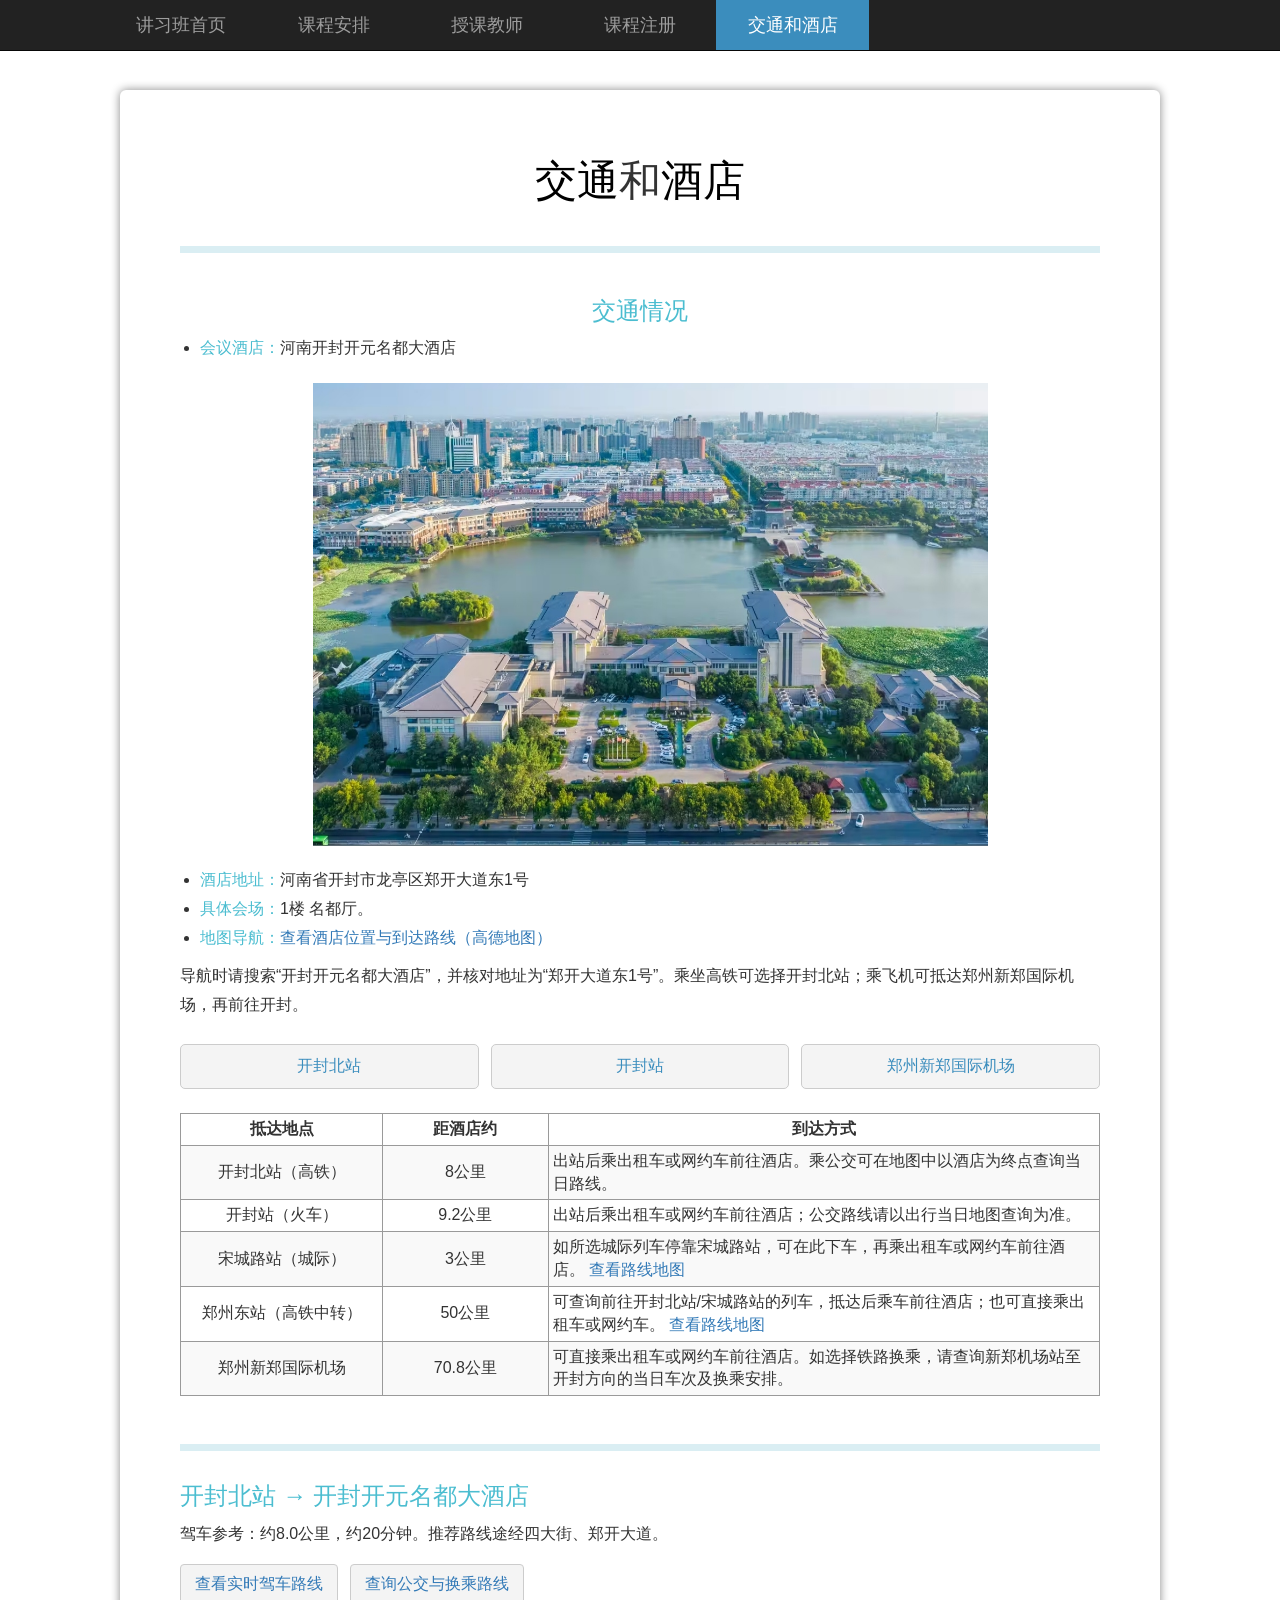
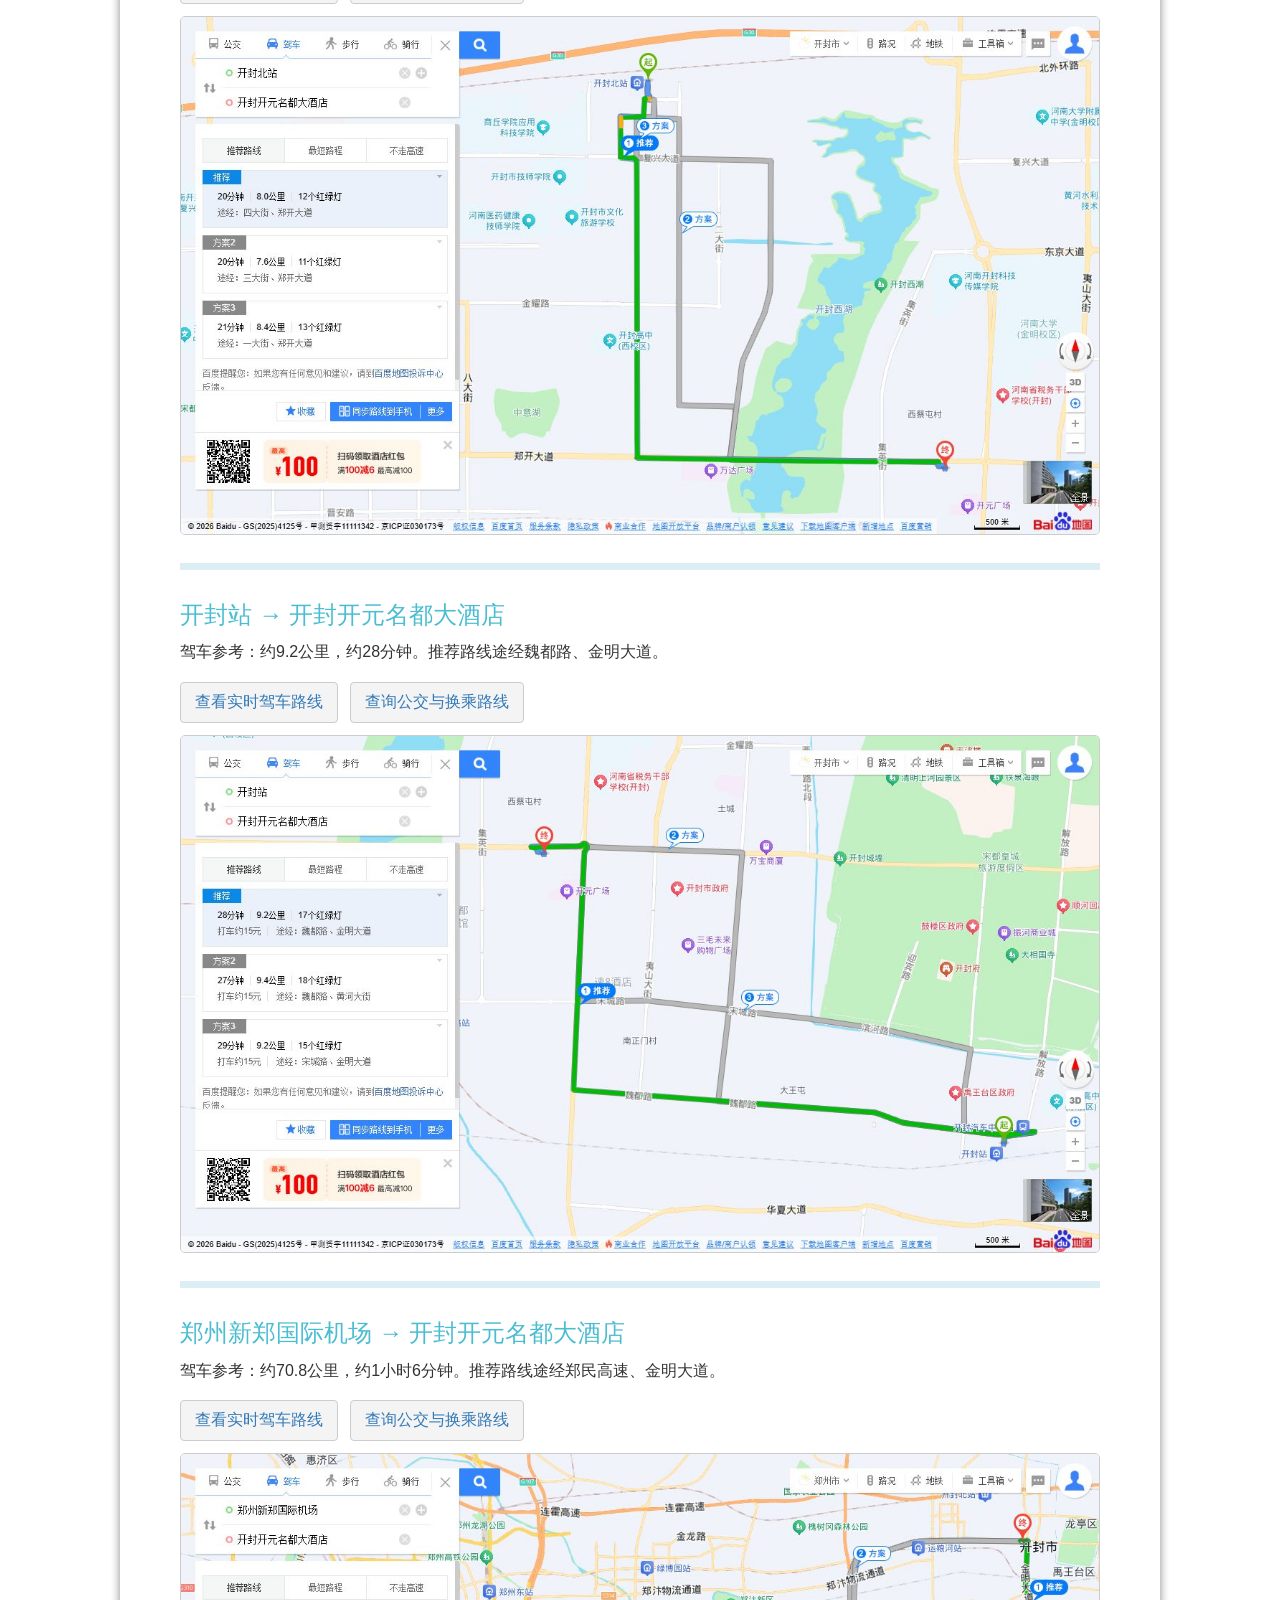
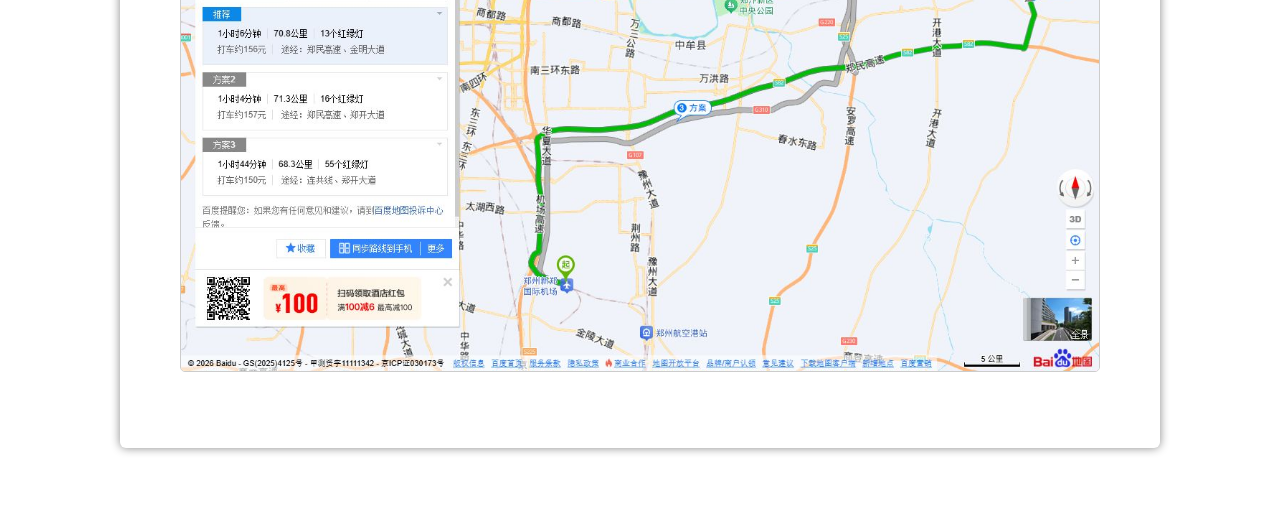
==== commit 037ca29d: "Reduce hotel photo size and remove surrounding map section" ====
--- a/information.html
+++ b/information.html
@@ -98,15 +98,15 @@
         <a id="jiaotong" style="position:relative; top:-72px; display:block; height:0;"></a>
         <h4 style="color:#4bbdd0;">交通情况</h4>
         <ul style="text-align:left;padding-left:20px;font-size:16px;font-weight:300;line-height:1.8;">
-          <li><span style="color:#4bbdd0;font-weight:500;">会议酒店：</span>河南开封开元名都大酒店
-            <p style="margin:20px 0;"><img src="./information_files/kaifeng-hotel-photo.jpg?v=20260928-2" width="1256" height="862" alt="河南开封开元名都大酒店及金明池全景" loading="lazy" style="display:block;width:100%;max-width:100%;height:auto;"></p>
+          <li id="jiudian" style="scroll-margin-top:80px;"><span style="color:#4bbdd0;font-weight:500;">会议酒店：</span>河南开封开元名都大酒店
+            <p style="margin:20px 0;"><img src="./information_files/kaifeng-hotel-photo.jpg?v=20260928-2" width="1256" height="862" alt="河南开封开元名都大酒店及金明池全景" loading="lazy" style="display:block;width:75%;max-width:700px;height:auto;margin:0 auto;"></p>
           </li>
           <li><span style="color:#4bbdd0;font-weight:500;">酒店地址：</span>河南省开封市龙亭区郑开大道东1号</li>
           <li><span style="color:#4bbdd0;font-weight:500;">具体会场：</span>1楼 名都厅。</li>
           <li><span style="color:#4bbdd0;font-weight:500;">地图导航：</span><a href="https://ditu.amap.com/place/B017A00OV0" target="_blank" rel="noopener noreferrer">查看酒店位置与到达路线（高德地图）</a></li>
         </ul>
         <p style="font-size:16px;font-weight:300;text-align:left;line-height:1.8;">导航时请搜索“开封开元名都大酒店”，并核对地址为“郑开大道东1号”。乘坐高铁可选择开封北站；乘飞机可抵达郑州新郑国际机场，再前往开封。</p>
-<nav class="travel-nav" aria-label="到达路线"><a href="#kaifeng-north-route">开封北站</a><a href="#kaifeng-station-route">开封站</a><a href="#xinzheng-airport-route">郑州新郑国际机场</a><a href="#hotel-map">酒店周边地图</a></nav>
+<nav class="travel-nav" aria-label="到达路线"><a href="#kaifeng-north-route">开封北站</a><a href="#kaifeng-station-route">开封站</a><a href="#xinzheng-airport-route">郑州新郑国际机场</a></nav>
         <div class="tableA">
           <table class="table table-striped" style="font-size:16px;font-weight:300;line-height:1.8;">
             <thead><tr><th scope="col" style="width:22%;">抵达地点</th><th scope="col" style="width:18%;">距酒店约</th><th scope="col">到达方式</th></tr></thead>
@@ -137,14 +137,7 @@
           <div class="route-links"><a href="https://j.map.baidu.com/t/Tse9dv" target="_blank" rel="noopener noreferrer">查看实时驾车路线</a><a href="https://api.map.baidu.com/direction?origin=%E9%83%91%E5%B7%9E%E6%96%B0%E9%83%91%E5%9B%BD%E9%99%85%E6%9C%BA%E5%9C%BA&amp;destination=%E5%BC%80%E5%B0%81%E5%BC%80%E5%85%83%E5%90%8D%E9%83%BD%E5%A4%A7%E9%85%92%E5%BA%97&amp;mode=transit&amp;region=%E5%BC%80%E5%B0%81&amp;output=html&amp;src=webapp.cadcae2026.travel" target="_blank" rel="noopener noreferrer">查询公交与换乘路线</a></div>
           <figure><a href="./information_files/xinzheng-airport-route.png" target="_blank" rel="noopener noreferrer" aria-label="放大郑州新郑国际机场到酒店路线图"><img src="./information_files/xinzheng-airport-route.png" alt="郑州新郑国际机场到开封开元名都大酒店的百度地图驾车路线" width="1280" height="720" loading="lazy"></a></figure>
         </section>
-        <p style="font-size:22px;border-bottom:7px solid rgb(218, 238, 243);"><br></p>
-        <br>
-        <a id="jiudian" style="position:relative; top:-72px; display:block; height:0;"></a>
-        <h4 style="color:#4bbdd0;">会议酒店与住宿</h4>
-        <figure id="hotel-map" class="hotel-map" style="scroll-margin-top:80px;">
-          <a href="./information_files/kaifeng-hotel-location.png" target="_blank" rel="noopener noreferrer" aria-label="放大酒店周边地图"><img src="./information_files/kaifeng-hotel-location.png" width="1268" height="879" alt="开封开元名都大酒店周边地图，标注郑开大道、金明大道及金明池" loading="lazy"></a>
 
-        </figure>
 
 
       </div>
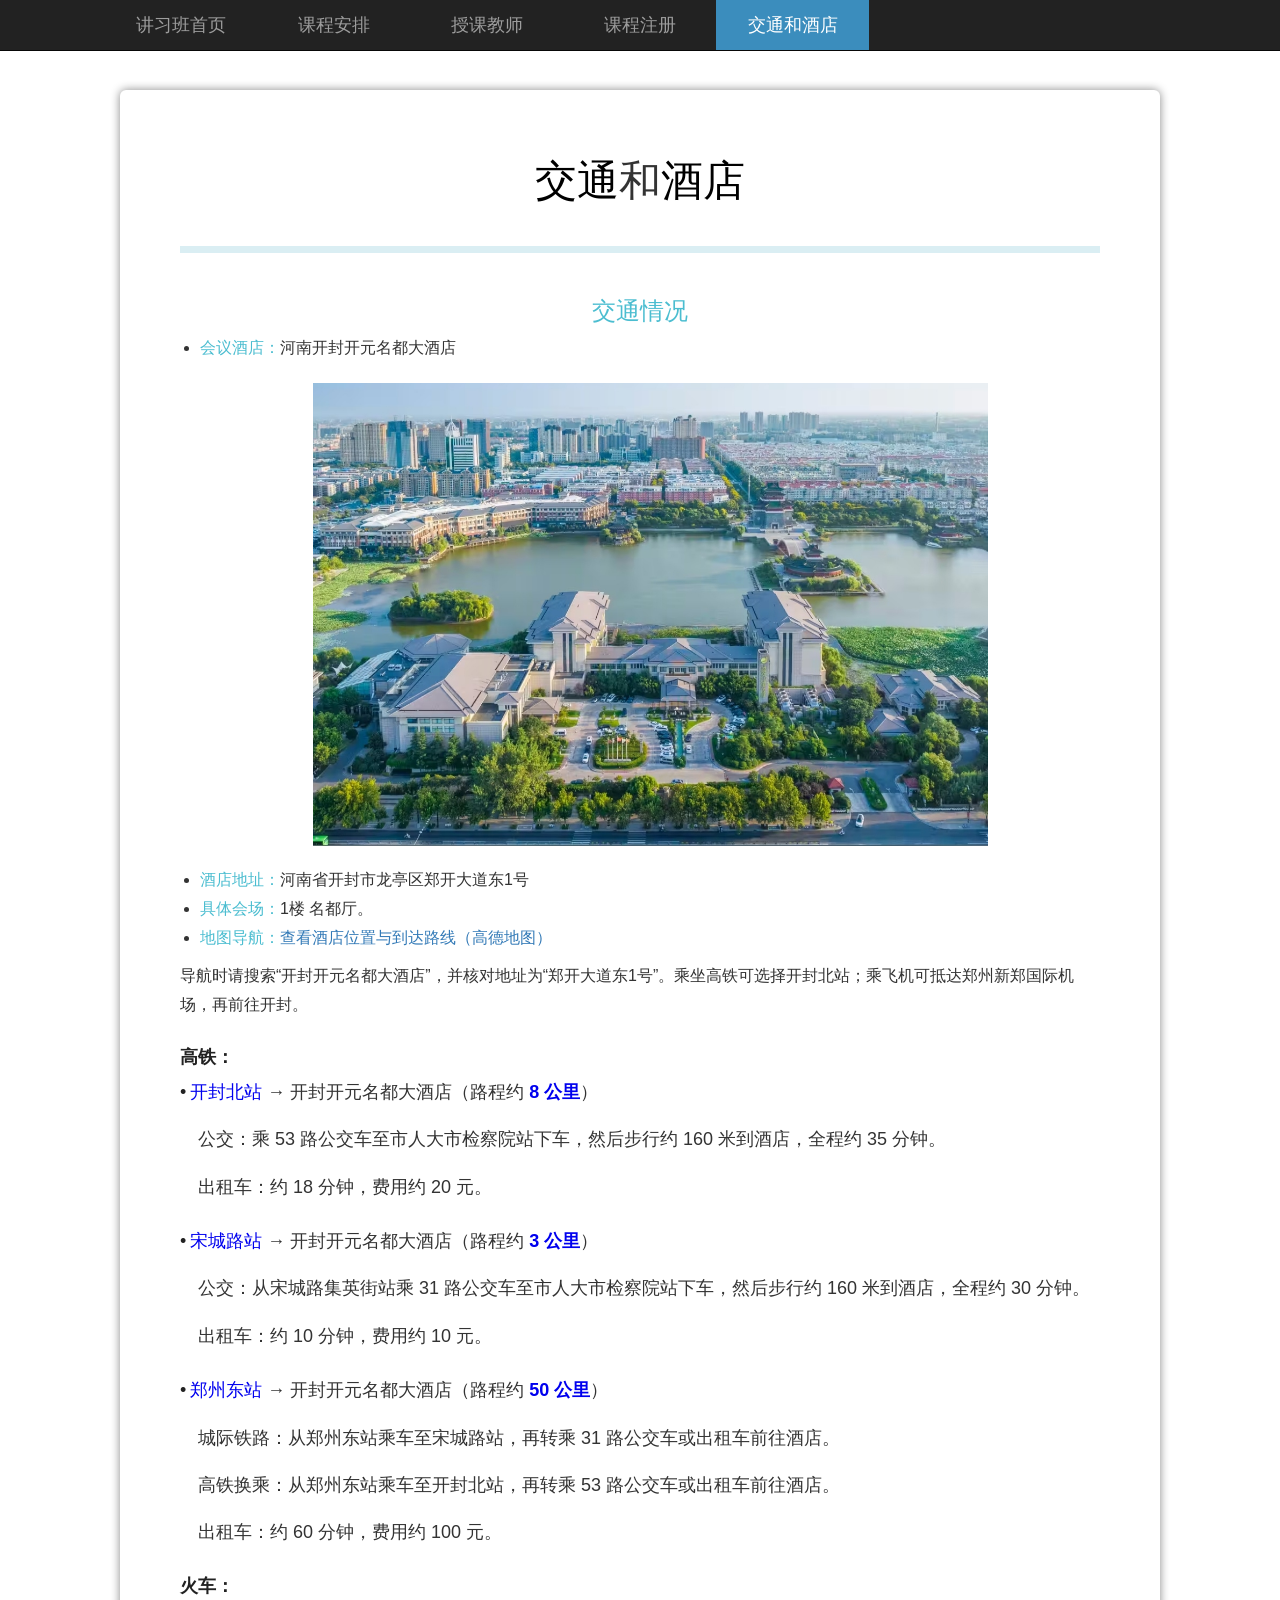
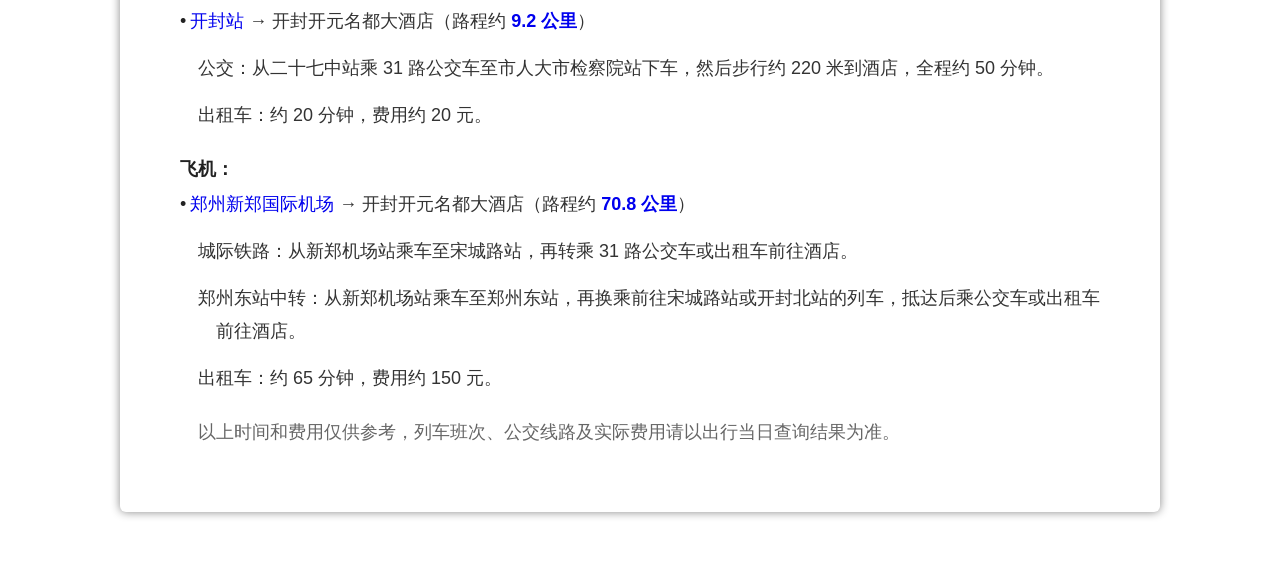
==== commit 89b361cb: "Redesign travel routes as grouped text guide" ====
--- a/information.html
+++ b/information.html
@@ -37,16 +37,21 @@
   <link href="./css_files/common.css" rel="stylesheet">
 
   <style>
-    .travel-nav { display:flex; flex-wrap:wrap; gap:12px; margin:24px 0; }
-    .travel-nav a { flex:1 1 180px; padding:10px 14px; color:#3b8dbd; border:1px solid #ccc; border-radius:5px; background:#f4f4f4; font-size:16px; }
-    .travel-route { margin:28px 0; padding-top:22px; border-top:7px solid rgb(218,238,243); scroll-margin-top:80px; }
-    .travel-route h4 { color:#4bbdd0; text-align:left; }
-    .travel-route p, .travel-route li { font-size:16px; font-weight:300; line-height:1.8; text-align:left; }
-    .travel-route img, .hotel-map img { display:block; width:100%; height:auto; border:1px solid #ccc; border-radius:5px; }
-    .travel-route figcaption, .hotel-map figcaption { margin-top:8px; font-size:14px; font-weight:300; line-height:1.6; text-align:left; }
-    .route-links { display:flex; flex-wrap:wrap; gap:12px; margin:12px 0; }
-    .route-links a { display:inline-block; padding:8px 14px; border:1px solid #ccc; border-radius:4px; font-size:16px; background:#f4f4f4; }
-    .hotel-map { margin:22px auto; max-width:900px; }
+    .travel-guide { margin:28px 0 8px; text-align:left; font-size:16px; font-weight:300; line-height:1.8; }
+    .travel-guide h4 { margin:28px 0 8px; color:#222; font-size:18px; font-weight:600; text-align:left; }
+    .travel-guide h4:first-child { margin-top:0; }
+    .travel-item { margin:0 0 22px; }
+    .travel-item-title { margin:0 0 3px; padding-left:1em; text-indent:-1em; }
+    .travel-item-title::before { content:"•"; margin-right:4px; color:#222; }
+    .travel-item-title a { color:#0000ee; font-weight:500; }
+    .travel-item-title .distance { color:#0000ee; font-weight:600; }
+    .travel-option { margin:0; padding-left:2em; text-indent:-1em; }
+    .travel-note { margin:4px 0 0; padding-left:1em; color:#666; font-size:14px; }
+    @media (max-width:767px) {
+      .travel-guide { font-size:15px; line-height:1.7; }
+      .travel-guide h4 { font-size:17px; }
+      .travel-option { padding-left:1em; text-indent:0; }
+    }
   </style>
 </head>
 
@@ -106,37 +111,41 @@
           <li><span style="color:#4bbdd0;font-weight:500;">地图导航：</span><a href="https://ditu.amap.com/place/B017A00OV0" target="_blank" rel="noopener noreferrer">查看酒店位置与到达路线（高德地图）</a></li>
         </ul>
         <p style="font-size:16px;font-weight:300;text-align:left;line-height:1.8;">导航时请搜索“开封开元名都大酒店”，并核对地址为“郑开大道东1号”。乘坐高铁可选择开封北站；乘飞机可抵达郑州新郑国际机场，再前往开封。</p>
-<nav class="travel-nav" aria-label="到达路线"><a href="#kaifeng-north-route">开封北站</a><a href="#kaifeng-station-route">开封站</a><a href="#xinzheng-airport-route">郑州新郑国际机场</a></nav>
-        <div class="tableA">
-          <table class="table table-striped" style="font-size:16px;font-weight:300;line-height:1.8;">
-            <thead><tr><th scope="col" style="width:22%;">抵达地点</th><th scope="col" style="width:18%;">距酒店约</th><th scope="col">到达方式</th></tr></thead>
-            <tbody>
-              <tr><td>开封北站（高铁）</td><td>8公里</td><td style="text-align:left;">出站后乘出租车或网约车前往酒店。乘公交可在地图中以酒店为终点查询当日路线。</td></tr>
-              <tr><td>开封站（火车）</td><td>9.2公里</td><td style="text-align:left;">出站后乘出租车或网约车前往酒店；公交路线请以出行当日地图查询为准。</td></tr>
-              <tr><td>宋城路站（城际）</td><td>3公里</td><td style="text-align:left;">如所选城际列车停靠宋城路站，可在此下车，再乘出租车或网约车前往酒店。 <a href="https://api.map.baidu.com/direction?origin=%E5%AE%8B%E5%9F%8E%E8%B7%AF%E7%AB%99&amp;destination=%E5%BC%80%E5%B0%81%E5%BC%80%E5%85%83%E5%90%8D%E9%83%BD%E5%A4%A7%E9%85%92%E5%BA%97&amp;mode=driving&amp;region=%E5%BC%80%E5%B0%81&amp;output=html&amp;src=webapp.cadcae2026.travel" target="_blank" rel="noopener noreferrer">查看路线地图</a></td></tr>
-              <tr><td>郑州东站（高铁中转）</td><td>50公里</td><td style="text-align:left;">可查询前往开封北站/宋城路站的列车，抵达后乘车前往酒店；也可直接乘出租车或网约车。 <a href="https://api.map.baidu.com/direction?origin=%E9%83%91%E5%B7%9E%E4%B8%9C%E7%AB%99&amp;destination=%E5%BC%80%E5%B0%81%E5%BC%80%E5%85%83%E5%90%8D%E9%83%BD%E5%A4%A7%E9%85%92%E5%BA%97&amp;mode=driving&amp;region=%E5%BC%80%E5%B0%81&amp;output=html&amp;src=webapp.cadcae2026.travel" target="_blank" rel="noopener noreferrer">查看路线地图</a></td></tr>
-              <tr><td>郑州新郑国际机场</td><td>70.8公里</td><td style="text-align:left;">可直接乘出租车或网约车前往酒店。如选择铁路换乘，请查询新郑机场站至开封方向的当日车次及换乘安排。</td></tr>
-            </tbody>
-          </table>
+        <div class="travel-guide" aria-label="到达酒店交通路线">
+          <h4>高铁：</h4>
+          <div class="travel-item">
+            <p class="travel-item-title"><a href="https://j.map.baidu.com/t/07u9dv" target="_blank" rel="noopener noreferrer">开封北站</a> → 开封开元名都大酒店（路程约 <span class="distance">8 公里</span>）</p>
+            <p class="travel-option">公交：乘 53 路公交车至市人大市检察院站下车，然后步行约 160 米到酒店，全程约 35 分钟。</p>
+            <p class="travel-option">出租车：约 18 分钟，费用约 20 元。</p>
+          </div>
+          <div class="travel-item">
+            <p class="travel-item-title"><a href="https://api.map.baidu.com/direction?origin=%E5%AE%8B%E5%9F%8E%E8%B7%AF%E7%AB%99&amp;destination=%E5%BC%80%E5%B0%81%E5%BC%80%E5%85%83%E5%90%8D%E9%83%BD%E5%A4%A7%E9%85%92%E5%BA%97&amp;mode=driving&amp;region=%E5%BC%80%E5%B0%81&amp;output=html&amp;src=webapp.cadcae2026.travel" target="_blank" rel="noopener noreferrer">宋城路站</a> → 开封开元名都大酒店（路程约 <span class="distance">3 公里</span>）</p>
+            <p class="travel-option">公交：从宋城路集英街站乘 31 路公交车至市人大市检察院站下车，然后步行约 160 米到酒店，全程约 30 分钟。</p>
+            <p class="travel-option">出租车：约 10 分钟，费用约 10 元。</p>
+          </div>
+          <div class="travel-item">
+            <p class="travel-item-title"><a href="https://api.map.baidu.com/direction?origin=%E9%83%91%E5%B7%9E%E4%B8%9C%E7%AB%99&amp;destination=%E5%BC%80%E5%B0%81%E5%BC%80%E5%85%83%E5%90%8D%E9%83%BD%E5%A4%A7%E9%85%92%E5%BA%97&amp;mode=driving&amp;region=%E5%BC%80%E5%B0%81&amp;output=html&amp;src=webapp.cadcae2026.travel" target="_blank" rel="noopener noreferrer">郑州东站</a> → 开封开元名都大酒店（路程约 <span class="distance">50 公里</span>）</p>
+            <p class="travel-option">城际铁路：从郑州东站乘车至宋城路站，再转乘 31 路公交车或出租车前往酒店。</p>
+            <p class="travel-option">高铁换乘：从郑州东站乘车至开封北站，再转乘 53 路公交车或出租车前往酒店。</p>
+            <p class="travel-option">出租车：约 60 分钟，费用约 100 元。</p>
+          </div>
+
+          <h4>火车：</h4>
+          <div class="travel-item">
+            <p class="travel-item-title"><a href="https://j.map.baidu.com/t/HTx9dv" target="_blank" rel="noopener noreferrer">开封站</a> → 开封开元名都大酒店（路程约 <span class="distance">9.2 公里</span>）</p>
+            <p class="travel-option">公交：从二十七中站乘 31 路公交车至市人大市检察院站下车，然后步行约 220 米到酒店，全程约 50 分钟。</p>
+            <p class="travel-option">出租车：约 20 分钟，费用约 20 元。</p>
+          </div>
+
+          <h4>飞机：</h4>
+          <div class="travel-item">
+            <p class="travel-item-title"><a href="https://j.map.baidu.com/t/Tse9dv" target="_blank" rel="noopener noreferrer">郑州新郑国际机场</a> → 开封开元名都大酒店（路程约 <span class="distance">70.8 公里</span>）</p>
+            <p class="travel-option">城际铁路：从新郑机场站乘车至宋城路站，再转乘 31 路公交车或出租车前往酒店。</p>
+            <p class="travel-option">郑州东站中转：从新郑机场站乘车至郑州东站，再换乘前往宋城路站或开封北站的列车，抵达后乘公交车或出租车前往酒店。</p>
+            <p class="travel-option">出租车：约 65 分钟，费用约 150 元。</p>
+          </div>
+          <p class="travel-note">以上时间和费用仅供参考，列车班次、公交线路及实际费用请以出行当日查询结果为准。</p>
         </div>
-        <section id="kaifeng-north-route" class="travel-route">
-          <h4>开封北站 → 开封开元名都大酒店</h4>
-          <p>驾车参考：约8.0公里，约20分钟。推荐路线途经四大街、郑开大道。</p>
-          <div class="route-links"><a href="https://j.map.baidu.com/t/07u9dv" target="_blank" rel="noopener noreferrer">查看实时驾车路线</a><a href="https://api.map.baidu.com/direction?origin=%E5%BC%80%E5%B0%81%E5%8C%97%E7%AB%99&amp;destination=%E5%BC%80%E5%B0%81%E5%BC%80%E5%85%83%E5%90%8D%E9%83%BD%E5%A4%A7%E9%85%92%E5%BA%97&amp;mode=transit&amp;region=%E5%BC%80%E5%B0%81&amp;output=html&amp;src=webapp.cadcae2026.travel" target="_blank" rel="noopener noreferrer">查询公交与换乘路线</a></div>
-          <figure><a href="./information_files/kaifeng-north-route.png" target="_blank" rel="noopener noreferrer" aria-label="放大开封北站到酒店路线图"><img src="./information_files/kaifeng-north-route.png" alt="开封北站到开封开元名都大酒店的百度地图驾车路线" width="1280" height="720" loading="lazy"></a></figure>
-        </section>
-        <section id="kaifeng-station-route" class="travel-route">
-          <h4>开封站 → 开封开元名都大酒店</h4>
-          <p>驾车参考：约9.2公里，约28分钟。推荐路线途经魏都路、金明大道。</p>
-          <div class="route-links"><a href="https://j.map.baidu.com/t/HTx9dv" target="_blank" rel="noopener noreferrer">查看实时驾车路线</a><a href="https://api.map.baidu.com/direction?origin=%E5%BC%80%E5%B0%81%E7%AB%99&amp;destination=%E5%BC%80%E5%B0%81%E5%BC%80%E5%85%83%E5%90%8D%E9%83%BD%E5%A4%A7%E9%85%92%E5%BA%97&amp;mode=transit&amp;region=%E5%BC%80%E5%B0%81&amp;output=html&amp;src=webapp.cadcae2026.travel" target="_blank" rel="noopener noreferrer">查询公交与换乘路线</a></div>
-          <figure><a href="./information_files/kaifeng-station-route.png" target="_blank" rel="noopener noreferrer" aria-label="放大开封站到酒店路线图"><img src="./information_files/kaifeng-station-route.png" alt="开封站到开封开元名都大酒店的百度地图驾车路线" width="1280" height="720" loading="lazy"></a></figure>
-        </section>
-        <section id="xinzheng-airport-route" class="travel-route">
-          <h4>郑州新郑国际机场 → 开封开元名都大酒店</h4>
-          <p>驾车参考：约70.8公里，约1小时6分钟。推荐路线途经郑民高速、金明大道。</p>
-          <div class="route-links"><a href="https://j.map.baidu.com/t/Tse9dv" target="_blank" rel="noopener noreferrer">查看实时驾车路线</a><a href="https://api.map.baidu.com/direction?origin=%E9%83%91%E5%B7%9E%E6%96%B0%E9%83%91%E5%9B%BD%E9%99%85%E6%9C%BA%E5%9C%BA&amp;destination=%E5%BC%80%E5%B0%81%E5%BC%80%E5%85%83%E5%90%8D%E9%83%BD%E5%A4%A7%E9%85%92%E5%BA%97&amp;mode=transit&amp;region=%E5%BC%80%E5%B0%81&amp;output=html&amp;src=webapp.cadcae2026.travel" target="_blank" rel="noopener noreferrer">查询公交与换乘路线</a></div>
-          <figure><a href="./information_files/xinzheng-airport-route.png" target="_blank" rel="noopener noreferrer" aria-label="放大郑州新郑国际机场到酒店路线图"><img src="./information_files/xinzheng-airport-route.png" alt="郑州新郑国际机场到开封开元名都大酒店的百度地图驾车路线" width="1280" height="720" loading="lazy"></a></figure>
-        </section>
 
 
 
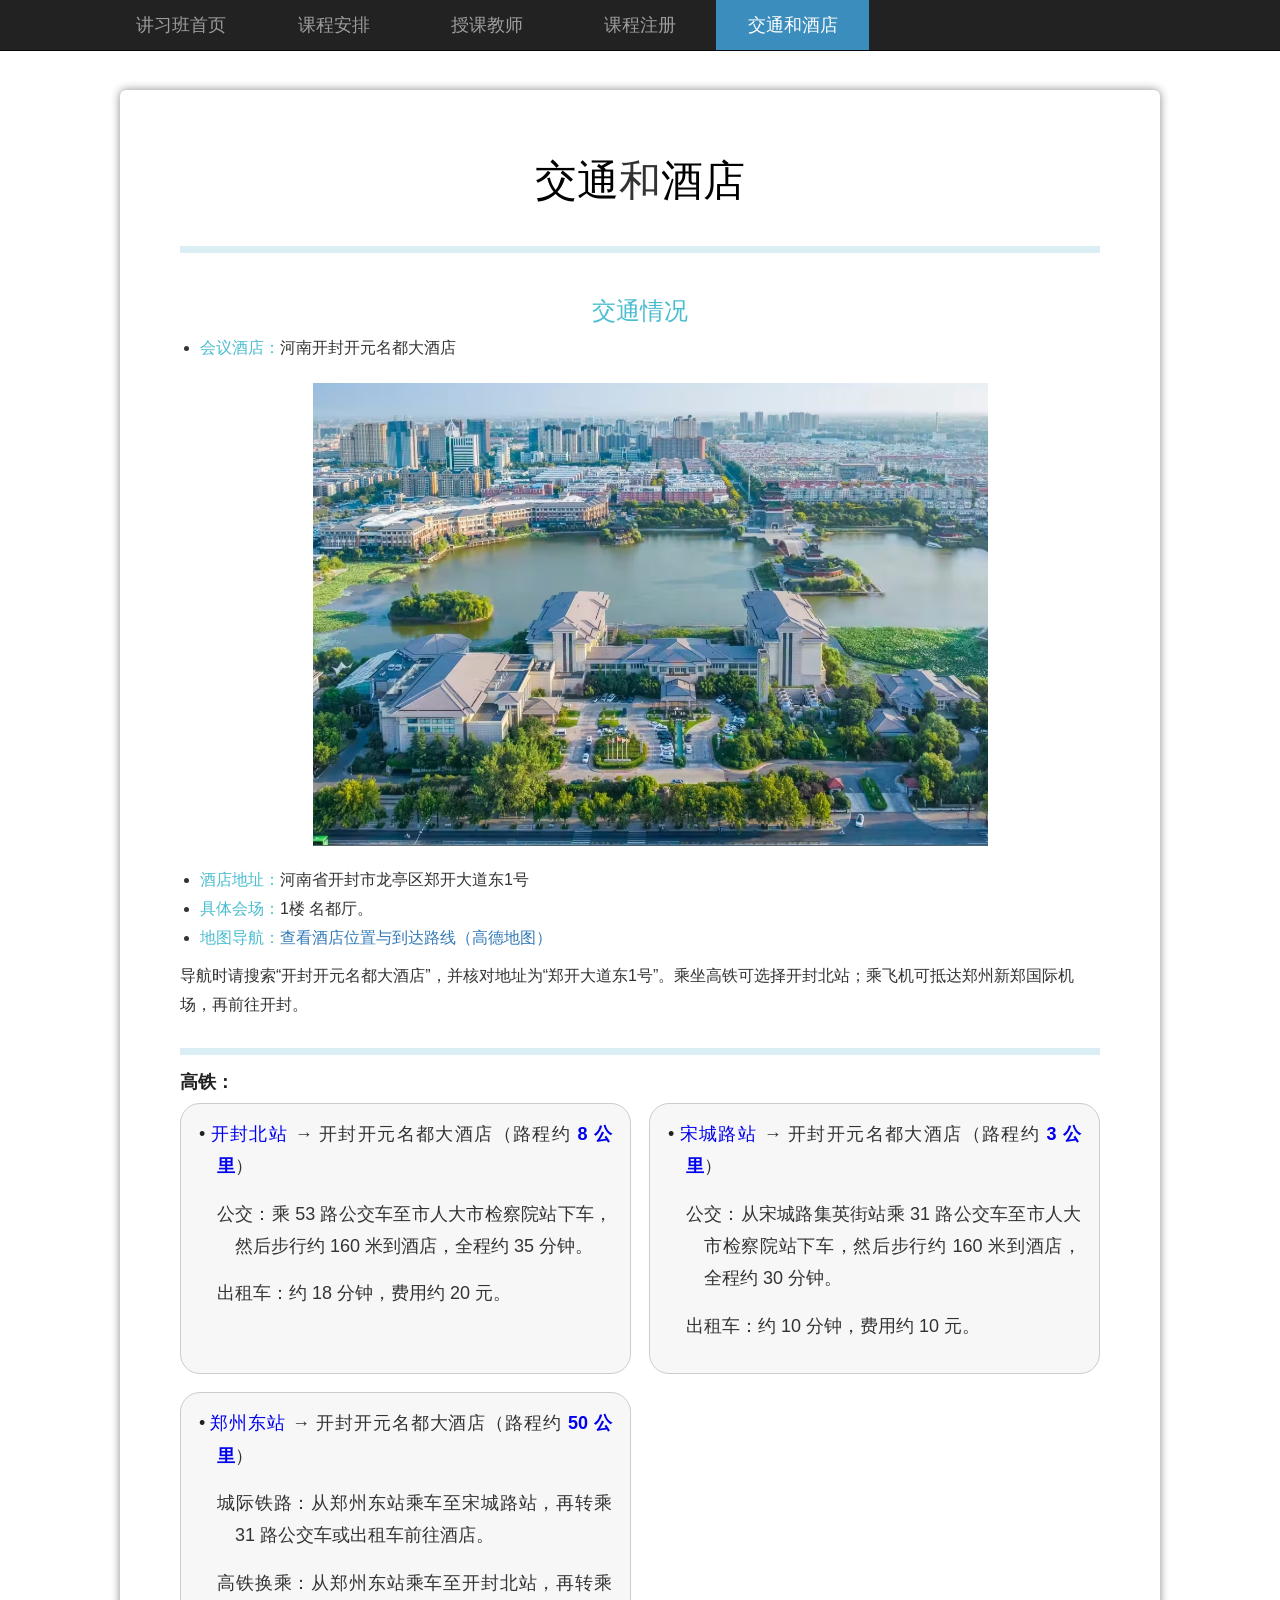
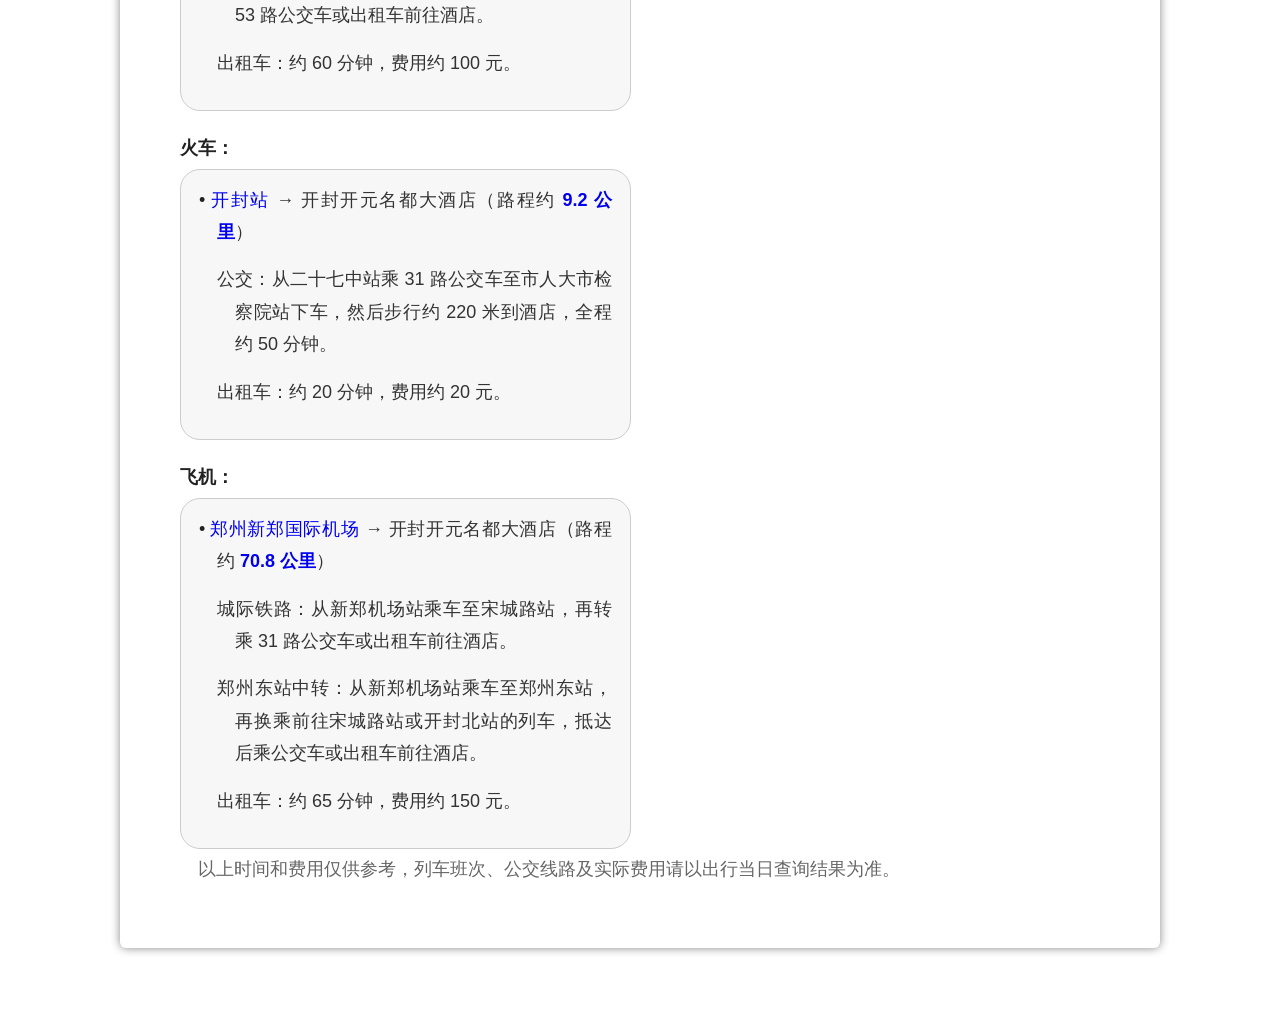
==== commit 32aca6d8: "Present travel routes in responsive rounded cards" ====
--- a/information.html
+++ b/information.html
@@ -37,10 +37,11 @@
   <link href="./css_files/common.css" rel="stylesheet">
 
   <style>
-    .travel-guide { margin:28px 0 8px; text-align:left; font-size:16px; font-weight:300; line-height:1.8; }
-    .travel-guide h4 { margin:28px 0 8px; color:#222; font-size:18px; font-weight:600; text-align:left; }
+    .travel-guide { margin:28px 0 8px; padding-top:18px; border-top:7px solid rgb(218,238,243); text-align:left; font-size:16px; font-weight:300; line-height:1.8; }
+    .travel-guide h4 { margin:28px 0 10px; color:#222; font-size:18px; font-weight:600; text-align:left; }
     .travel-guide h4:first-child { margin-top:0; }
-    .travel-item { margin:0 0 22px; }
+    .travel-grid { display:grid; grid-template-columns:repeat(2, minmax(0,1fr)); gap:18px; }
+    .travel-item { margin:0; padding:14px 18px 16px; border:1px solid #ccc; border-radius:20px; background:#f7f7f7; }
     .travel-item-title { margin:0 0 3px; padding-left:1em; text-indent:-1em; }
     .travel-item-title::before { content:"•"; margin-right:4px; color:#222; }
     .travel-item-title a { color:#0000ee; font-weight:500; }
@@ -50,6 +51,8 @@
     @media (max-width:767px) {
       .travel-guide { font-size:15px; line-height:1.7; }
       .travel-guide h4 { font-size:17px; }
+      .travel-grid { grid-template-columns:1fr; gap:14px; }
+      .travel-item { padding:12px 14px 14px; border-radius:16px; }
       .travel-option { padding-left:1em; text-indent:0; }
     }
   </style>
@@ -113,6 +116,7 @@
         <p style="font-size:16px;font-weight:300;text-align:left;line-height:1.8;">导航时请搜索“开封开元名都大酒店”，并核对地址为“郑开大道东1号”。乘坐高铁可选择开封北站；乘飞机可抵达郑州新郑国际机场，再前往开封。</p>
         <div class="travel-guide" aria-label="到达酒店交通路线">
           <h4>高铁：</h4>
+          <div class="travel-grid">
           <div class="travel-item">
             <p class="travel-item-title"><a href="https://j.map.baidu.com/t/07u9dv" target="_blank" rel="noopener noreferrer">开封北站</a> → 开封开元名都大酒店（路程约 <span class="distance">8 公里</span>）</p>
             <p class="travel-option">公交：乘 53 路公交车至市人大市检察院站下车，然后步行约 160 米到酒店，全程约 35 分钟。</p>
@@ -129,20 +133,25 @@
             <p class="travel-option">高铁换乘：从郑州东站乘车至开封北站，再转乘 53 路公交车或出租车前往酒店。</p>
             <p class="travel-option">出租车：约 60 分钟，费用约 100 元。</p>
           </div>
+          </div>
 
           <h4>火车：</h4>
+          <div class="travel-grid">
           <div class="travel-item">
             <p class="travel-item-title"><a href="https://j.map.baidu.com/t/HTx9dv" target="_blank" rel="noopener noreferrer">开封站</a> → 开封开元名都大酒店（路程约 <span class="distance">9.2 公里</span>）</p>
             <p class="travel-option">公交：从二十七中站乘 31 路公交车至市人大市检察院站下车，然后步行约 220 米到酒店，全程约 50 分钟。</p>
             <p class="travel-option">出租车：约 20 分钟，费用约 20 元。</p>
           </div>
+          </div>
 
           <h4>飞机：</h4>
+          <div class="travel-grid">
           <div class="travel-item">
             <p class="travel-item-title"><a href="https://j.map.baidu.com/t/Tse9dv" target="_blank" rel="noopener noreferrer">郑州新郑国际机场</a> → 开封开元名都大酒店（路程约 <span class="distance">70.8 公里</span>）</p>
             <p class="travel-option">城际铁路：从新郑机场站乘车至宋城路站，再转乘 31 路公交车或出租车前往酒店。</p>
             <p class="travel-option">郑州东站中转：从新郑机场站乘车至郑州东站，再换乘前往宋城路站或开封北站的列车，抵达后乘公交车或出租车前往酒店。</p>
             <p class="travel-option">出租车：约 65 分钟，费用约 150 元。</p>
+          </div>
           </div>
           <p class="travel-note">以上时间和费用仅供参考，列车班次、公交线路及实际费用请以出行当日查询结果为准。</p>
         </div>
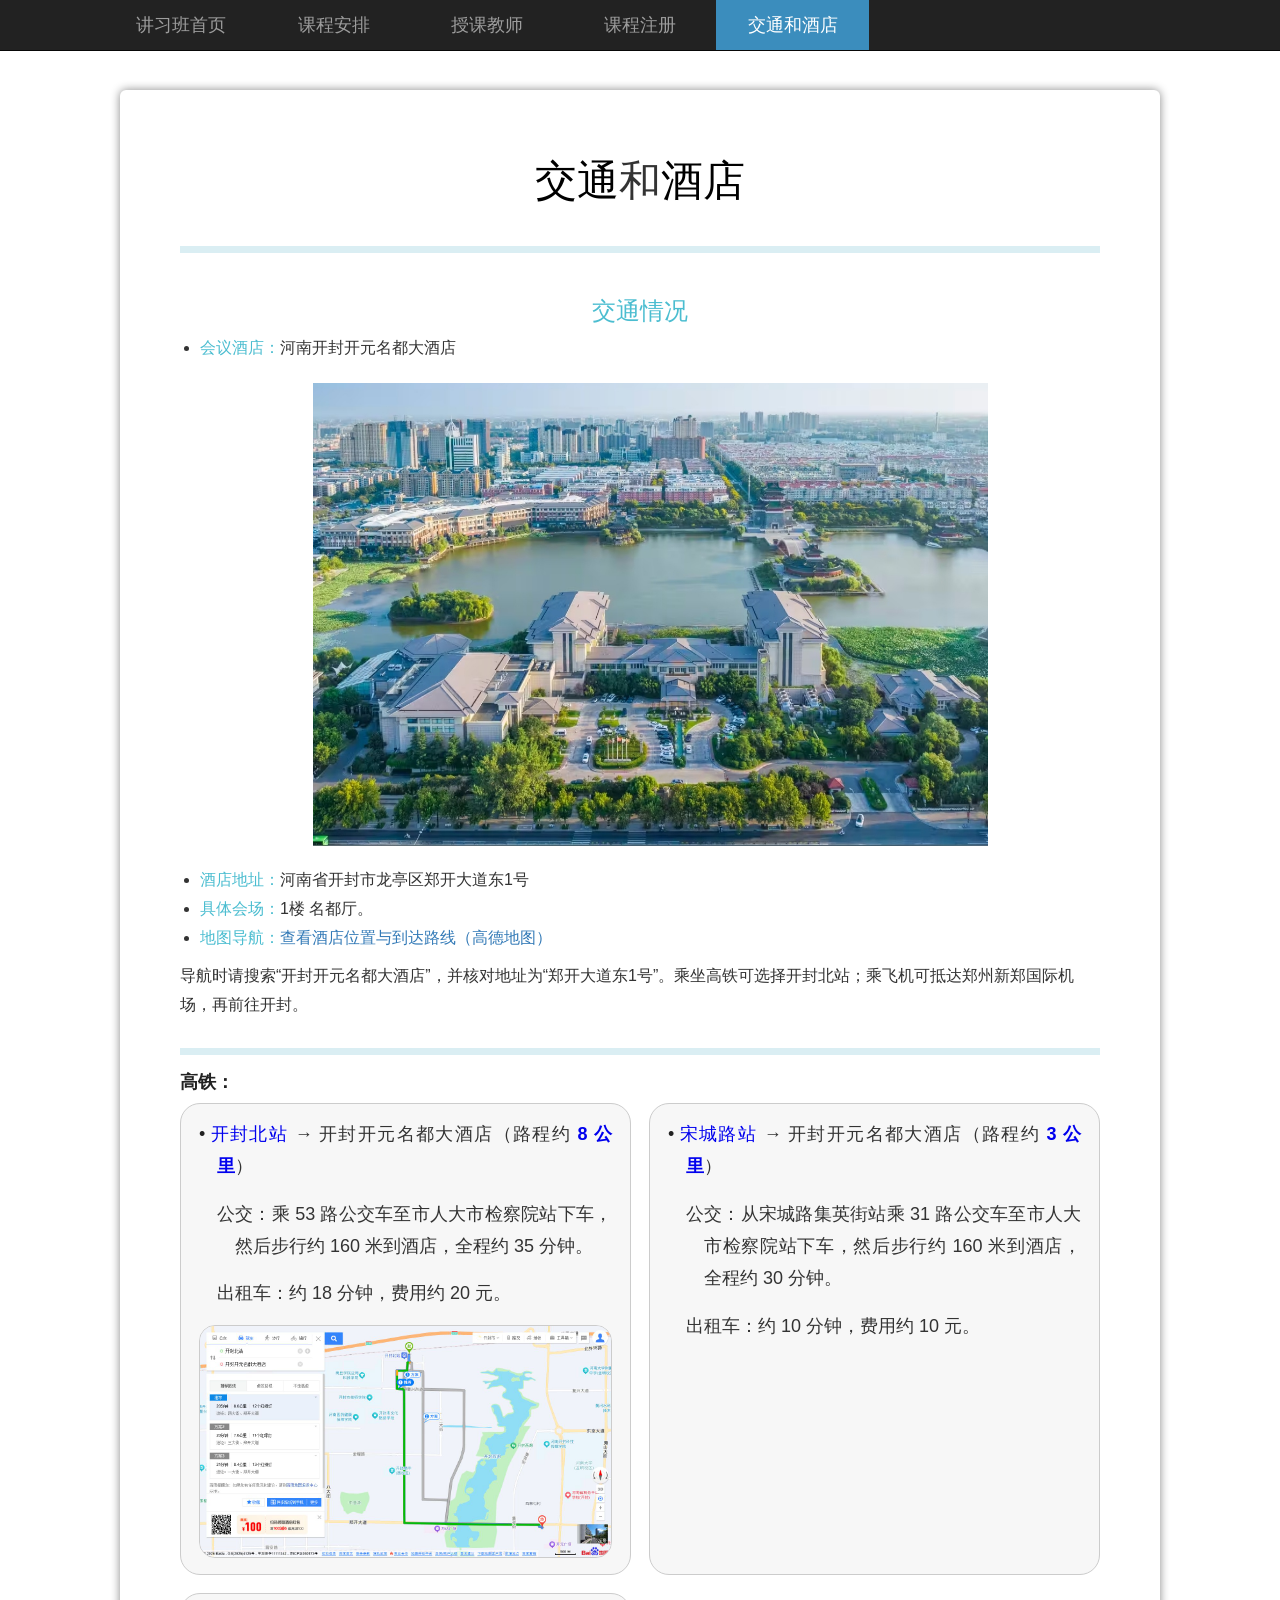
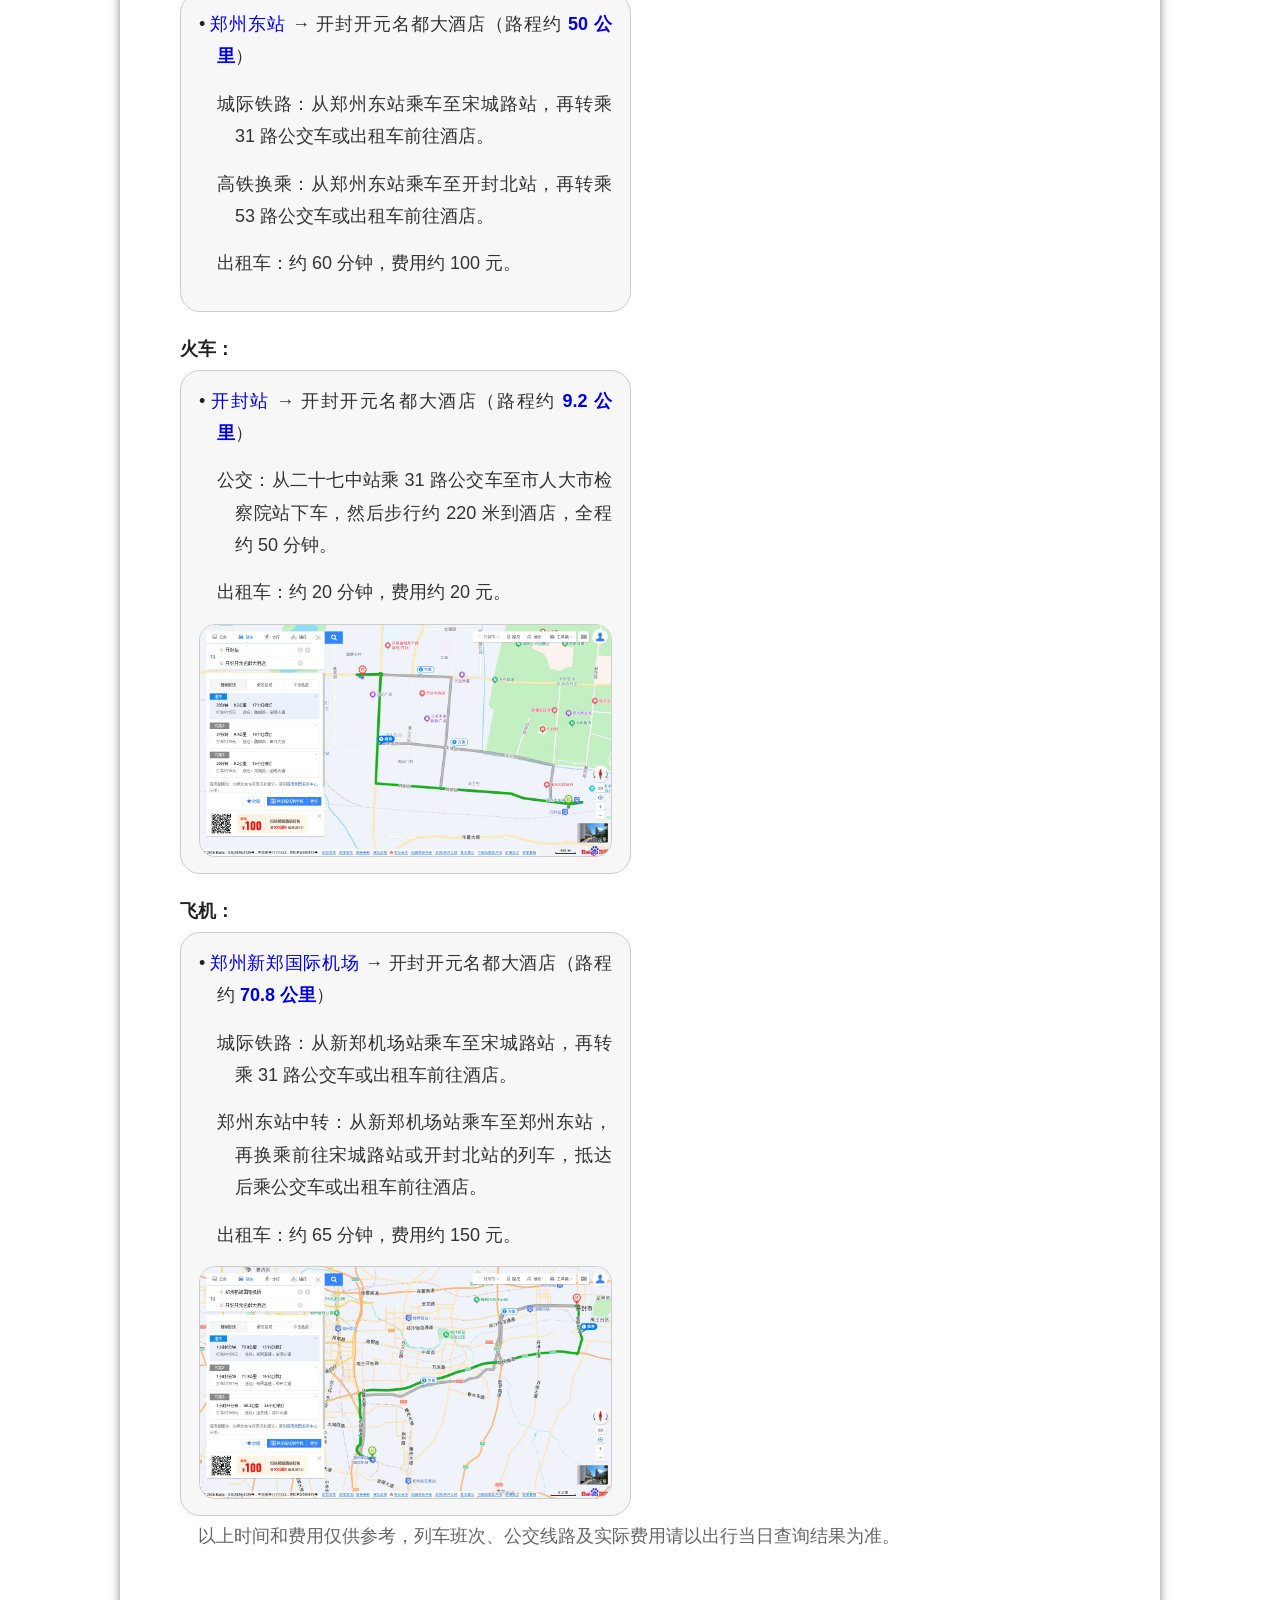
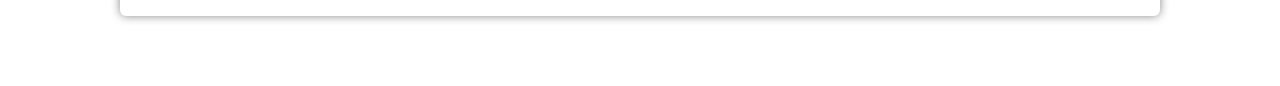
==== commit e09c83bf: "Add route maps to travel cards" ====
--- a/information.html
+++ b/information.html
@@ -47,12 +47,15 @@
     .travel-item-title a { color:#0000ee; font-weight:500; }
     .travel-item-title .distance { color:#0000ee; font-weight:600; }
     .travel-option { margin:0; padding-left:2em; text-indent:-1em; }
+    .travel-map { display:block; margin-top:12px; overflow:hidden; border:1px solid #ccc; border-radius:16px; background:#fff; }
+    .travel-map img { display:block; width:100%; height:auto; }
     .travel-note { margin:4px 0 0; padding-left:1em; color:#666; font-size:14px; }
     @media (max-width:767px) {
       .travel-guide { font-size:15px; line-height:1.7; }
       .travel-guide h4 { font-size:17px; }
       .travel-grid { grid-template-columns:1fr; gap:14px; }
       .travel-item { padding:12px 14px 14px; border-radius:16px; }
+      .travel-map { border-radius:12px; }
       .travel-option { padding-left:1em; text-indent:0; }
     }
   </style>
@@ -121,6 +124,7 @@
             <p class="travel-item-title"><a href="https://j.map.baidu.com/t/07u9dv" target="_blank" rel="noopener noreferrer">开封北站</a> → 开封开元名都大酒店（路程约 <span class="distance">8 公里</span>）</p>
             <p class="travel-option">公交：乘 53 路公交车至市人大市检察院站下车，然后步行约 160 米到酒店，全程约 35 分钟。</p>
             <p class="travel-option">出租车：约 18 分钟，费用约 20 元。</p>
+            <a class="travel-map" href="./information_files/kaifeng-north-route.png" target="_blank" rel="noopener noreferrer" aria-label="放大开封北站到酒店路线地图"><img src="./information_files/kaifeng-north-route.png" width="1280" height="720" alt="开封北站到开封开元名都大酒店路线地图" loading="lazy"></a>
           </div>
           <div class="travel-item">
             <p class="travel-item-title"><a href="https://api.map.baidu.com/direction?origin=%E5%AE%8B%E5%9F%8E%E8%B7%AF%E7%AB%99&amp;destination=%E5%BC%80%E5%B0%81%E5%BC%80%E5%85%83%E5%90%8D%E9%83%BD%E5%A4%A7%E9%85%92%E5%BA%97&amp;mode=driving&amp;region=%E5%BC%80%E5%B0%81&amp;output=html&amp;src=webapp.cadcae2026.travel" target="_blank" rel="noopener noreferrer">宋城路站</a> → 开封开元名都大酒店（路程约 <span class="distance">3 公里</span>）</p>
@@ -141,6 +145,7 @@
             <p class="travel-item-title"><a href="https://j.map.baidu.com/t/HTx9dv" target="_blank" rel="noopener noreferrer">开封站</a> → 开封开元名都大酒店（路程约 <span class="distance">9.2 公里</span>）</p>
             <p class="travel-option">公交：从二十七中站乘 31 路公交车至市人大市检察院站下车，然后步行约 220 米到酒店，全程约 50 分钟。</p>
             <p class="travel-option">出租车：约 20 分钟，费用约 20 元。</p>
+            <a class="travel-map" href="./information_files/kaifeng-station-route.png" target="_blank" rel="noopener noreferrer" aria-label="放大开封站到酒店路线地图"><img src="./information_files/kaifeng-station-route.png" width="1280" height="720" alt="开封站到开封开元名都大酒店路线地图" loading="lazy"></a>
           </div>
           </div>
 
@@ -151,6 +156,7 @@
             <p class="travel-option">城际铁路：从新郑机场站乘车至宋城路站，再转乘 31 路公交车或出租车前往酒店。</p>
             <p class="travel-option">郑州东站中转：从新郑机场站乘车至郑州东站，再换乘前往宋城路站或开封北站的列车，抵达后乘公交车或出租车前往酒店。</p>
             <p class="travel-option">出租车：约 65 分钟，费用约 150 元。</p>
+            <a class="travel-map" href="./information_files/xinzheng-airport-route.png" target="_blank" rel="noopener noreferrer" aria-label="放大郑州新郑国际机场到酒店路线地图"><img src="./information_files/xinzheng-airport-route.png" width="1280" height="720" alt="郑州新郑国际机场到开封开元名都大酒店路线地图" loading="lazy"></a>
           </div>
           </div>
           <p class="travel-note">以上时间和费用仅供参考，列车班次、公交线路及实际费用请以出行当日查询结果为准。</p>
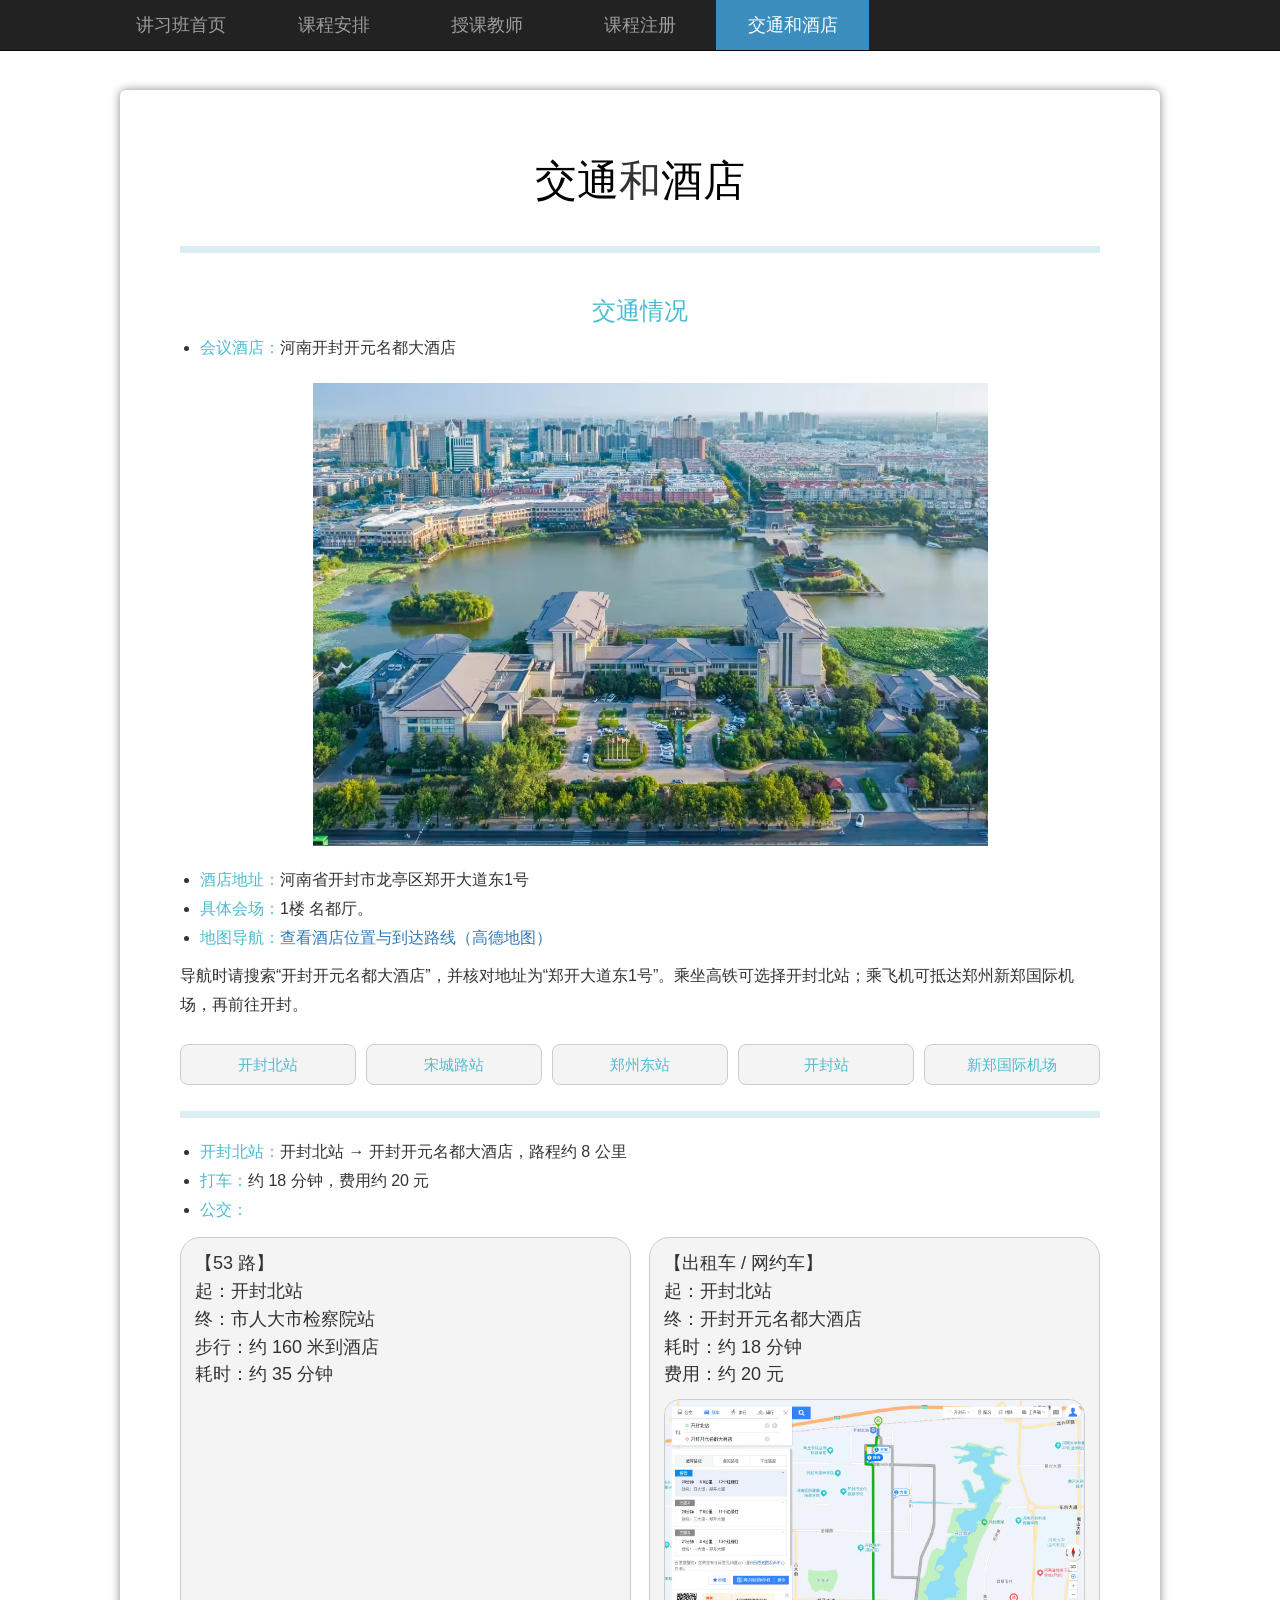
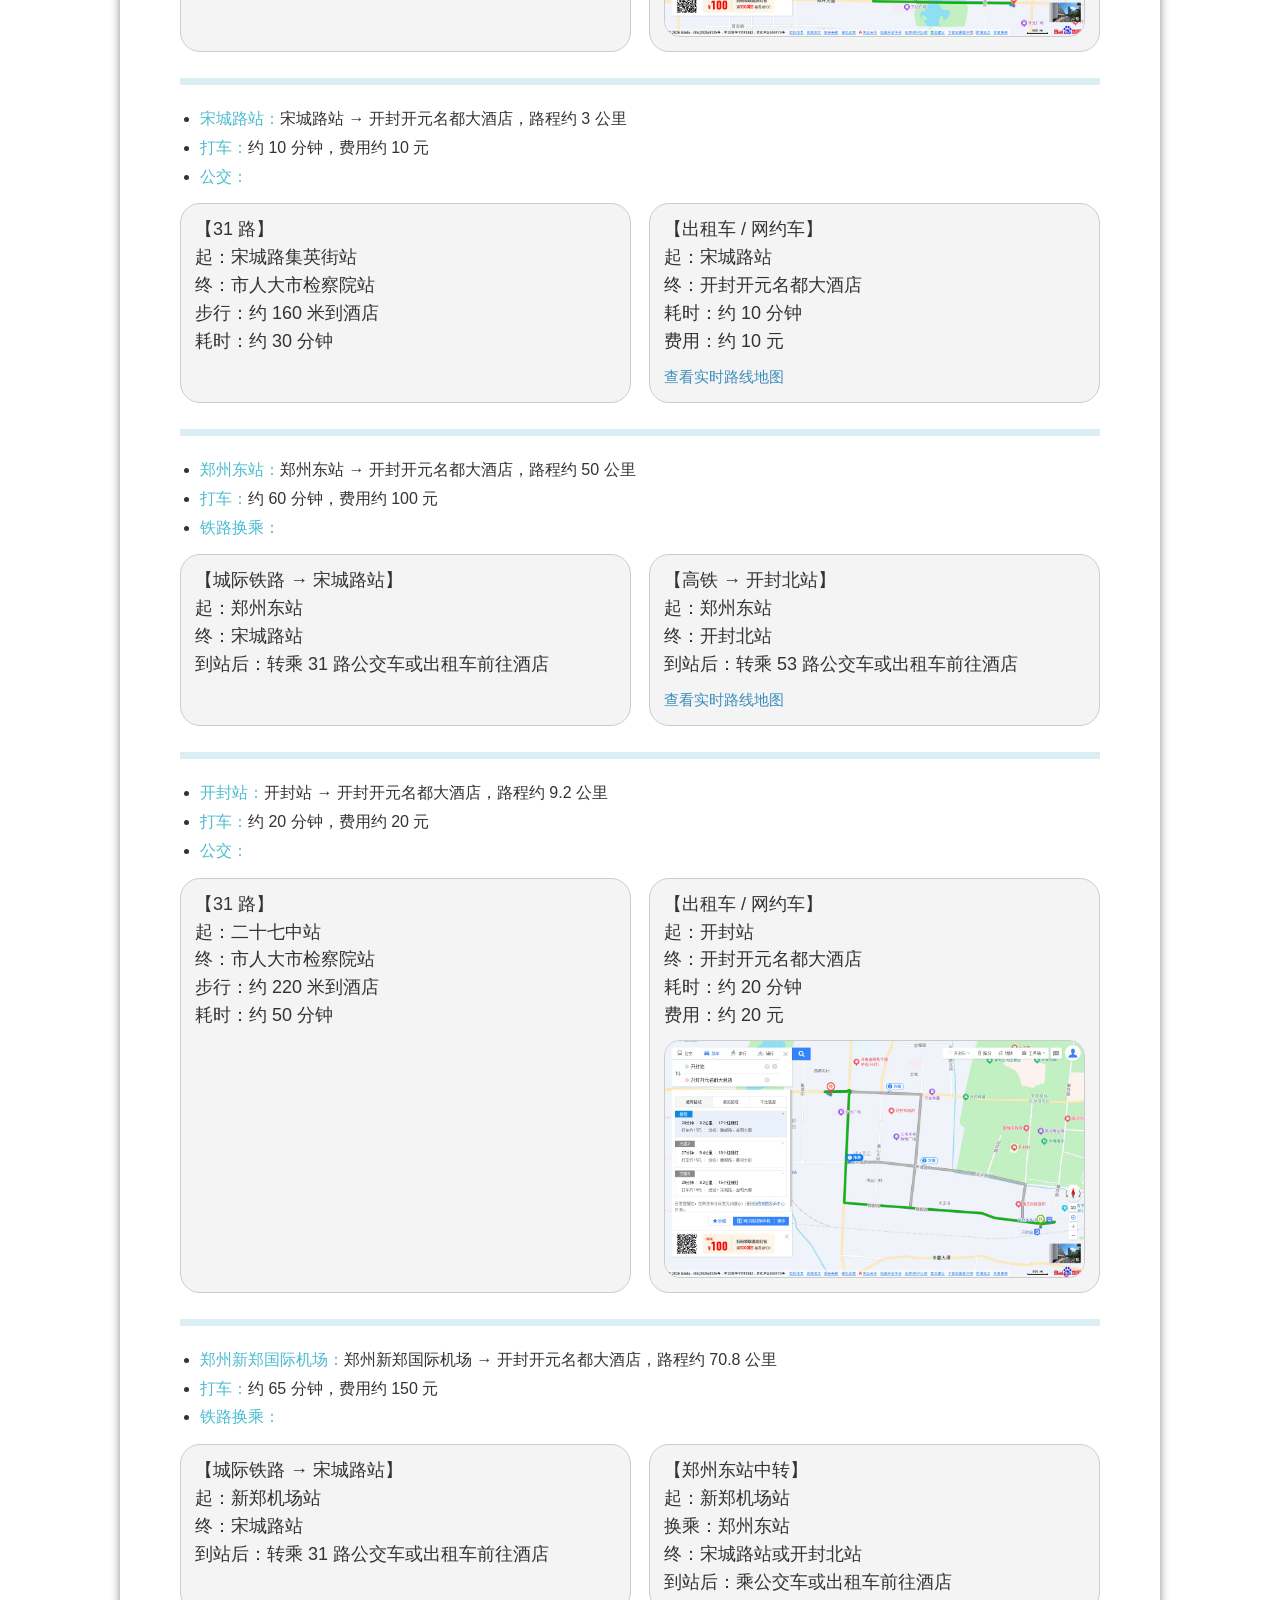
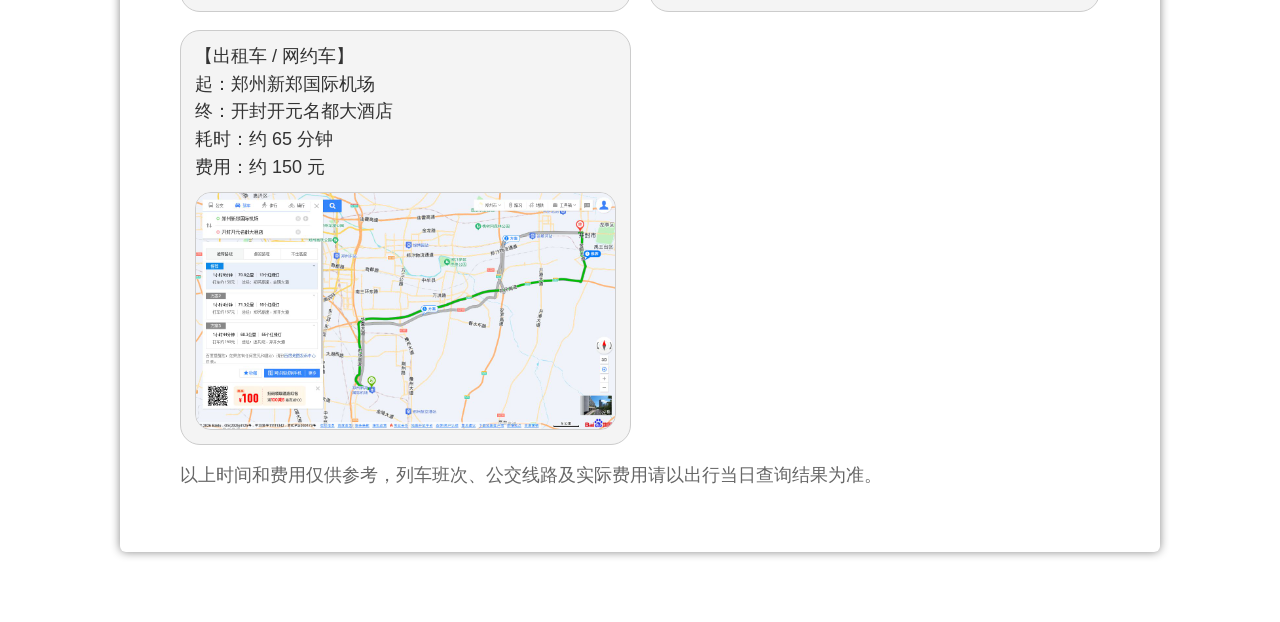
==== commit 3bfa352a: "Adopt legacy route section and option card layout" ====
--- a/information.html
+++ b/information.html
@@ -37,26 +37,25 @@
   <link href="./css_files/common.css" rel="stylesheet">
 
   <style>
-    .travel-guide { margin:28px 0 8px; padding-top:18px; border-top:7px solid rgb(218,238,243); text-align:left; font-size:16px; font-weight:300; line-height:1.8; }
-    .travel-guide h4 { margin:28px 0 10px; color:#222; font-size:18px; font-weight:600; text-align:left; }
-    .travel-guide h4:first-child { margin-top:0; }
-    .travel-grid { display:grid; grid-template-columns:repeat(2, minmax(0,1fr)); gap:18px; }
-    .travel-item { margin:0; padding:14px 18px 16px; border:1px solid #ccc; border-radius:20px; background:#f7f7f7; }
-    .travel-item-title { margin:0 0 3px; padding-left:1em; text-indent:-1em; }
-    .travel-item-title::before { content:"•"; margin-right:4px; color:#222; }
-    .travel-item-title a { color:#0000ee; font-weight:500; }
-    .travel-item-title .distance { color:#0000ee; font-weight:600; }
-    .travel-option { margin:0; padding-left:2em; text-indent:-1em; }
-    .travel-map { display:block; margin-top:12px; overflow:hidden; border:1px solid #ccc; border-radius:16px; background:#fff; }
-    .travel-map img { display:block; width:100%; height:auto; }
-    .travel-note { margin:4px 0 0; padding-left:1em; color:#666; font-size:14px; }
+    .route-jump-nav { display:flex; flex-wrap:wrap; justify-content:center; gap:10px; margin:24px 0; }
+    .route-jump-nav a { flex:1 1 150px; max-width:210px; padding:9px 12px; color:#4bbdd0; border:1px solid #ccc; border-radius:8px; background:#f4f4f4; font-size:15px; text-align:center; }
+    .route-section { margin-top:26px; padding-top:20px; border-top:7px solid rgb(218,238,243); scroll-margin-top:80px; }
+    .route-summary { margin:0 0 12px; padding-left:20px; font-size:16px; font-weight:300; line-height:1.8; text-align:left; }
+    .route-summary strong { color:#4bbdd0; font-weight:500; }
+    .route-options { display:grid; grid-template-columns:repeat(2,minmax(0,1fr)); gap:18px; }
+    .route-card { min-width:0; padding:12px 14px 14px; border:1px solid #ccc; border-radius:20px; background:#f4f4f4; font-size:15px; font-weight:300; line-height:1.55; text-align:left; }
+    .route-card p { margin:0; }
+    .route-card-title { font-weight:500; }
+    .route-map { display:block; margin-top:10px; overflow:hidden; border:1px solid #ccc; border-radius:16px; background:#fff; }
+    .route-map img { display:block; width:100%; height:auto; }
+    .route-map-link { display:inline-block; margin-top:9px; color:#3b8dbd; }
+    .travel-note { margin:18px 0 0; color:#666; font-size:14px; text-align:left; }
     @media (max-width:767px) {
-      .travel-guide { font-size:15px; line-height:1.7; }
-      .travel-guide h4 { font-size:17px; }
-      .travel-grid { grid-template-columns:1fr; gap:14px; }
-      .travel-item { padding:12px 14px 14px; border-radius:16px; }
-      .travel-map { border-radius:12px; }
-      .travel-option { padding-left:1em; text-indent:0; }
+      .route-jump-nav a { flex-basis:46%; }
+      .route-summary { font-size:15px; line-height:1.7; }
+      .route-options { grid-template-columns:1fr; gap:14px; }
+      .route-card { padding:11px 12px 13px; border-radius:16px; font-size:14px; }
+      .route-map { border-radius:12px; }
     }
   </style>
 </head>
@@ -117,50 +116,144 @@
           <li><span style="color:#4bbdd0;font-weight:500;">地图导航：</span><a href="https://ditu.amap.com/place/B017A00OV0" target="_blank" rel="noopener noreferrer">查看酒店位置与到达路线（高德地图）</a></li>
         </ul>
         <p style="font-size:16px;font-weight:300;text-align:left;line-height:1.8;">导航时请搜索“开封开元名都大酒店”，并核对地址为“郑开大道东1号”。乘坐高铁可选择开封北站；乘飞机可抵达郑州新郑国际机场，再前往开封。</p>
-        <div class="travel-guide" aria-label="到达酒店交通路线">
-          <h4>高铁：</h4>
-          <div class="travel-grid">
-          <div class="travel-item">
-            <p class="travel-item-title"><a href="https://j.map.baidu.com/t/07u9dv" target="_blank" rel="noopener noreferrer">开封北站</a> → 开封开元名都大酒店（路程约 <span class="distance">8 公里</span>）</p>
-            <p class="travel-option">公交：乘 53 路公交车至市人大市检察院站下车，然后步行约 160 米到酒店，全程约 35 分钟。</p>
-            <p class="travel-option">出租车：约 18 分钟，费用约 20 元。</p>
-            <a class="travel-map" href="./information_files/kaifeng-north-route.png" target="_blank" rel="noopener noreferrer" aria-label="放大开封北站到酒店路线地图"><img src="./information_files/kaifeng-north-route.png" width="1280" height="720" alt="开封北站到开封开元名都大酒店路线地图" loading="lazy"></a>
-          </div>
-          <div class="travel-item">
-            <p class="travel-item-title"><a href="https://api.map.baidu.com/direction?origin=%E5%AE%8B%E5%9F%8E%E8%B7%AF%E7%AB%99&amp;destination=%E5%BC%80%E5%B0%81%E5%BC%80%E5%85%83%E5%90%8D%E9%83%BD%E5%A4%A7%E9%85%92%E5%BA%97&amp;mode=driving&amp;region=%E5%BC%80%E5%B0%81&amp;output=html&amp;src=webapp.cadcae2026.travel" target="_blank" rel="noopener noreferrer">宋城路站</a> → 开封开元名都大酒店（路程约 <span class="distance">3 公里</span>）</p>
-            <p class="travel-option">公交：从宋城路集英街站乘 31 路公交车至市人大市检察院站下车，然后步行约 160 米到酒店，全程约 30 分钟。</p>
-            <p class="travel-option">出租车：约 10 分钟，费用约 10 元。</p>
-          </div>
-          <div class="travel-item">
-            <p class="travel-item-title"><a href="https://api.map.baidu.com/direction?origin=%E9%83%91%E5%B7%9E%E4%B8%9C%E7%AB%99&amp;destination=%E5%BC%80%E5%B0%81%E5%BC%80%E5%85%83%E5%90%8D%E9%83%BD%E5%A4%A7%E9%85%92%E5%BA%97&amp;mode=driving&amp;region=%E5%BC%80%E5%B0%81&amp;output=html&amp;src=webapp.cadcae2026.travel" target="_blank" rel="noopener noreferrer">郑州东站</a> → 开封开元名都大酒店（路程约 <span class="distance">50 公里</span>）</p>
-            <p class="travel-option">城际铁路：从郑州东站乘车至宋城路站，再转乘 31 路公交车或出租车前往酒店。</p>
-            <p class="travel-option">高铁换乘：从郑州东站乘车至开封北站，再转乘 53 路公交车或出租车前往酒店。</p>
-            <p class="travel-option">出租车：约 60 分钟，费用约 100 元。</p>
-          </div>
-          </div>
-
-          <h4>火车：</h4>
-          <div class="travel-grid">
-          <div class="travel-item">
-            <p class="travel-item-title"><a href="https://j.map.baidu.com/t/HTx9dv" target="_blank" rel="noopener noreferrer">开封站</a> → 开封开元名都大酒店（路程约 <span class="distance">9.2 公里</span>）</p>
-            <p class="travel-option">公交：从二十七中站乘 31 路公交车至市人大市检察院站下车，然后步行约 220 米到酒店，全程约 50 分钟。</p>
-            <p class="travel-option">出租车：约 20 分钟，费用约 20 元。</p>
-            <a class="travel-map" href="./information_files/kaifeng-station-route.png" target="_blank" rel="noopener noreferrer" aria-label="放大开封站到酒店路线地图"><img src="./information_files/kaifeng-station-route.png" width="1280" height="720" alt="开封站到开封开元名都大酒店路线地图" loading="lazy"></a>
-          </div>
-          </div>
-
-          <h4>飞机：</h4>
-          <div class="travel-grid">
-          <div class="travel-item">
-            <p class="travel-item-title"><a href="https://j.map.baidu.com/t/Tse9dv" target="_blank" rel="noopener noreferrer">郑州新郑国际机场</a> → 开封开元名都大酒店（路程约 <span class="distance">70.8 公里</span>）</p>
-            <p class="travel-option">城际铁路：从新郑机场站乘车至宋城路站，再转乘 31 路公交车或出租车前往酒店。</p>
-            <p class="travel-option">郑州东站中转：从新郑机场站乘车至郑州东站，再换乘前往宋城路站或开封北站的列车，抵达后乘公交车或出租车前往酒店。</p>
-            <p class="travel-option">出租车：约 65 分钟，费用约 150 元。</p>
-            <a class="travel-map" href="./information_files/xinzheng-airport-route.png" target="_blank" rel="noopener noreferrer" aria-label="放大郑州新郑国际机场到酒店路线地图"><img src="./information_files/xinzheng-airport-route.png" width="1280" height="720" alt="郑州新郑国际机场到开封开元名都大酒店路线地图" loading="lazy"></a>
-          </div>
-          </div>
-          <p class="travel-note">以上时间和费用仅供参考，列车班次、公交线路及实际费用请以出行当日查询结果为准。</p>
-        </div>
+        <nav class="route-jump-nav" aria-label="抵达地点快捷导航">
+          <a href="#kaifeng-north">开封北站</a>
+          <a href="#songcheng-road">宋城路站</a>
+          <a href="#zhengzhou-east">郑州东站</a>
+          <a href="#kaifeng-station">开封站</a>
+          <a href="#xinzheng-airport">新郑国际机场</a>
+        </nav>
+
+        <section id="kaifeng-north" class="route-section">
+          <ul class="route-summary">
+            <li><strong>开封北站：</strong>开封北站 → 开封开元名都大酒店，路程约 8 公里</li>
+            <li><strong>打车：</strong>约 18 分钟，费用约 20 元</li>
+            <li><strong>公交：</strong></li>
+          </ul>
+          <div class="route-options">
+            <article class="route-card">
+              <p class="route-card-title">【53 路】</p>
+              <p>起：开封北站</p>
+              <p>终：市人大市检察院站</p>
+              <p>步行：约 160 米到酒店</p>
+              <p>耗时：约 35 分钟</p>
+            </article>
+            <article class="route-card">
+              <p class="route-card-title">【出租车 / 网约车】</p>
+              <p>起：开封北站</p>
+              <p>终：开封开元名都大酒店</p>
+              <p>耗时：约 18 分钟</p>
+              <p>费用：约 20 元</p>
+              <a class="route-map" href="./information_files/kaifeng-north-route.png" target="_blank" rel="noopener noreferrer" aria-label="放大开封北站到酒店路线地图"><img src="./information_files/kaifeng-north-route.png" width="1280" height="720" alt="开封北站到开封开元名都大酒店路线地图" loading="lazy"></a>
+            </article>
+          </div>
+        </section>
+
+        <section id="songcheng-road" class="route-section">
+          <ul class="route-summary">
+            <li><strong>宋城路站：</strong>宋城路站 → 开封开元名都大酒店，路程约 3 公里</li>
+            <li><strong>打车：</strong>约 10 分钟，费用约 10 元</li>
+            <li><strong>公交：</strong></li>
+          </ul>
+          <div class="route-options">
+            <article class="route-card">
+              <p class="route-card-title">【31 路】</p>
+              <p>起：宋城路集英街站</p>
+              <p>终：市人大市检察院站</p>
+              <p>步行：约 160 米到酒店</p>
+              <p>耗时：约 30 分钟</p>
+            </article>
+            <article class="route-card">
+              <p class="route-card-title">【出租车 / 网约车】</p>
+              <p>起：宋城路站</p>
+              <p>终：开封开元名都大酒店</p>
+              <p>耗时：约 10 分钟</p>
+              <p>费用：约 10 元</p>
+              <a class="route-map-link" href="https://api.map.baidu.com/direction?origin=%E5%AE%8B%E5%9F%8E%E8%B7%AF%E7%AB%99&amp;destination=%E5%BC%80%E5%B0%81%E5%BC%80%E5%85%83%E5%90%8D%E9%83%BD%E5%A4%A7%E9%85%92%E5%BA%97&amp;mode=driving&amp;region=%E5%BC%80%E5%B0%81&amp;output=html&amp;src=webapp.cadcae2026.travel" target="_blank" rel="noopener noreferrer">查看实时路线地图</a>
+            </article>
+          </div>
+        </section>
+
+        <section id="zhengzhou-east" class="route-section">
+          <ul class="route-summary">
+            <li><strong>郑州东站：</strong>郑州东站 → 开封开元名都大酒店，路程约 50 公里</li>
+            <li><strong>打车：</strong>约 60 分钟，费用约 100 元</li>
+            <li><strong>铁路换乘：</strong></li>
+          </ul>
+          <div class="route-options">
+            <article class="route-card">
+              <p class="route-card-title">【城际铁路 → 宋城路站】</p>
+              <p>起：郑州东站</p>
+              <p>终：宋城路站</p>
+              <p>到站后：转乘 31 路公交车或出租车前往酒店</p>
+            </article>
+            <article class="route-card">
+              <p class="route-card-title">【高铁 → 开封北站】</p>
+              <p>起：郑州东站</p>
+              <p>终：开封北站</p>
+              <p>到站后：转乘 53 路公交车或出租车前往酒店</p>
+              <a class="route-map-link" href="https://api.map.baidu.com/direction?origin=%E9%83%91%E5%B7%9E%E4%B8%9C%E7%AB%99&amp;destination=%E5%BC%80%E5%B0%81%E5%BC%80%E5%85%83%E5%90%8D%E9%83%BD%E5%A4%A7%E9%85%92%E5%BA%97&amp;mode=driving&amp;region=%E5%BC%80%E5%B0%81&amp;output=html&amp;src=webapp.cadcae2026.travel" target="_blank" rel="noopener noreferrer">查看实时路线地图</a>
+            </article>
+          </div>
+        </section>
+
+        <section id="kaifeng-station" class="route-section">
+          <ul class="route-summary">
+            <li><strong>开封站：</strong>开封站 → 开封开元名都大酒店，路程约 9.2 公里</li>
+            <li><strong>打车：</strong>约 20 分钟，费用约 20 元</li>
+            <li><strong>公交：</strong></li>
+          </ul>
+          <div class="route-options">
+            <article class="route-card">
+              <p class="route-card-title">【31 路】</p>
+              <p>起：二十七中站</p>
+              <p>终：市人大市检察院站</p>
+              <p>步行：约 220 米到酒店</p>
+              <p>耗时：约 50 分钟</p>
+            </article>
+            <article class="route-card">
+              <p class="route-card-title">【出租车 / 网约车】</p>
+              <p>起：开封站</p>
+              <p>终：开封开元名都大酒店</p>
+              <p>耗时：约 20 分钟</p>
+              <p>费用：约 20 元</p>
+              <a class="route-map" href="./information_files/kaifeng-station-route.png" target="_blank" rel="noopener noreferrer" aria-label="放大开封站到酒店路线地图"><img src="./information_files/kaifeng-station-route.png" width="1280" height="720" alt="开封站到开封开元名都大酒店路线地图" loading="lazy"></a>
+            </article>
+          </div>
+        </section>
+
+        <section id="xinzheng-airport" class="route-section">
+          <ul class="route-summary">
+            <li><strong>郑州新郑国际机场：</strong>郑州新郑国际机场 → 开封开元名都大酒店，路程约 70.8 公里</li>
+            <li><strong>打车：</strong>约 65 分钟，费用约 150 元</li>
+            <li><strong>铁路换乘：</strong></li>
+          </ul>
+          <div class="route-options">
+            <article class="route-card">
+              <p class="route-card-title">【城际铁路 → 宋城路站】</p>
+              <p>起：新郑机场站</p>
+              <p>终：宋城路站</p>
+              <p>到站后：转乘 31 路公交车或出租车前往酒店</p>
+            </article>
+            <article class="route-card">
+              <p class="route-card-title">【郑州东站中转】</p>
+              <p>起：新郑机场站</p>
+              <p>换乘：郑州东站</p>
+              <p>终：宋城路站或开封北站</p>
+              <p>到站后：乘公交车或出租车前往酒店</p>
+            </article>
+            <article class="route-card">
+              <p class="route-card-title">【出租车 / 网约车】</p>
+              <p>起：郑州新郑国际机场</p>
+              <p>终：开封开元名都大酒店</p>
+              <p>耗时：约 65 分钟</p>
+              <p>费用：约 150 元</p>
+              <a class="route-map" href="./information_files/xinzheng-airport-route.png" target="_blank" rel="noopener noreferrer" aria-label="放大郑州新郑国际机场到酒店路线地图"><img src="./information_files/xinzheng-airport-route.png" width="1280" height="720" alt="郑州新郑国际机场到开封开元名都大酒店路线地图" loading="lazy"></a>
+            </article>
+          </div>
+        </section>
+
+        <p class="travel-note">以上时间和费用仅供参考，列车班次、公交线路及实际费用请以出行当日查询结果为准。</p>
 
 
 
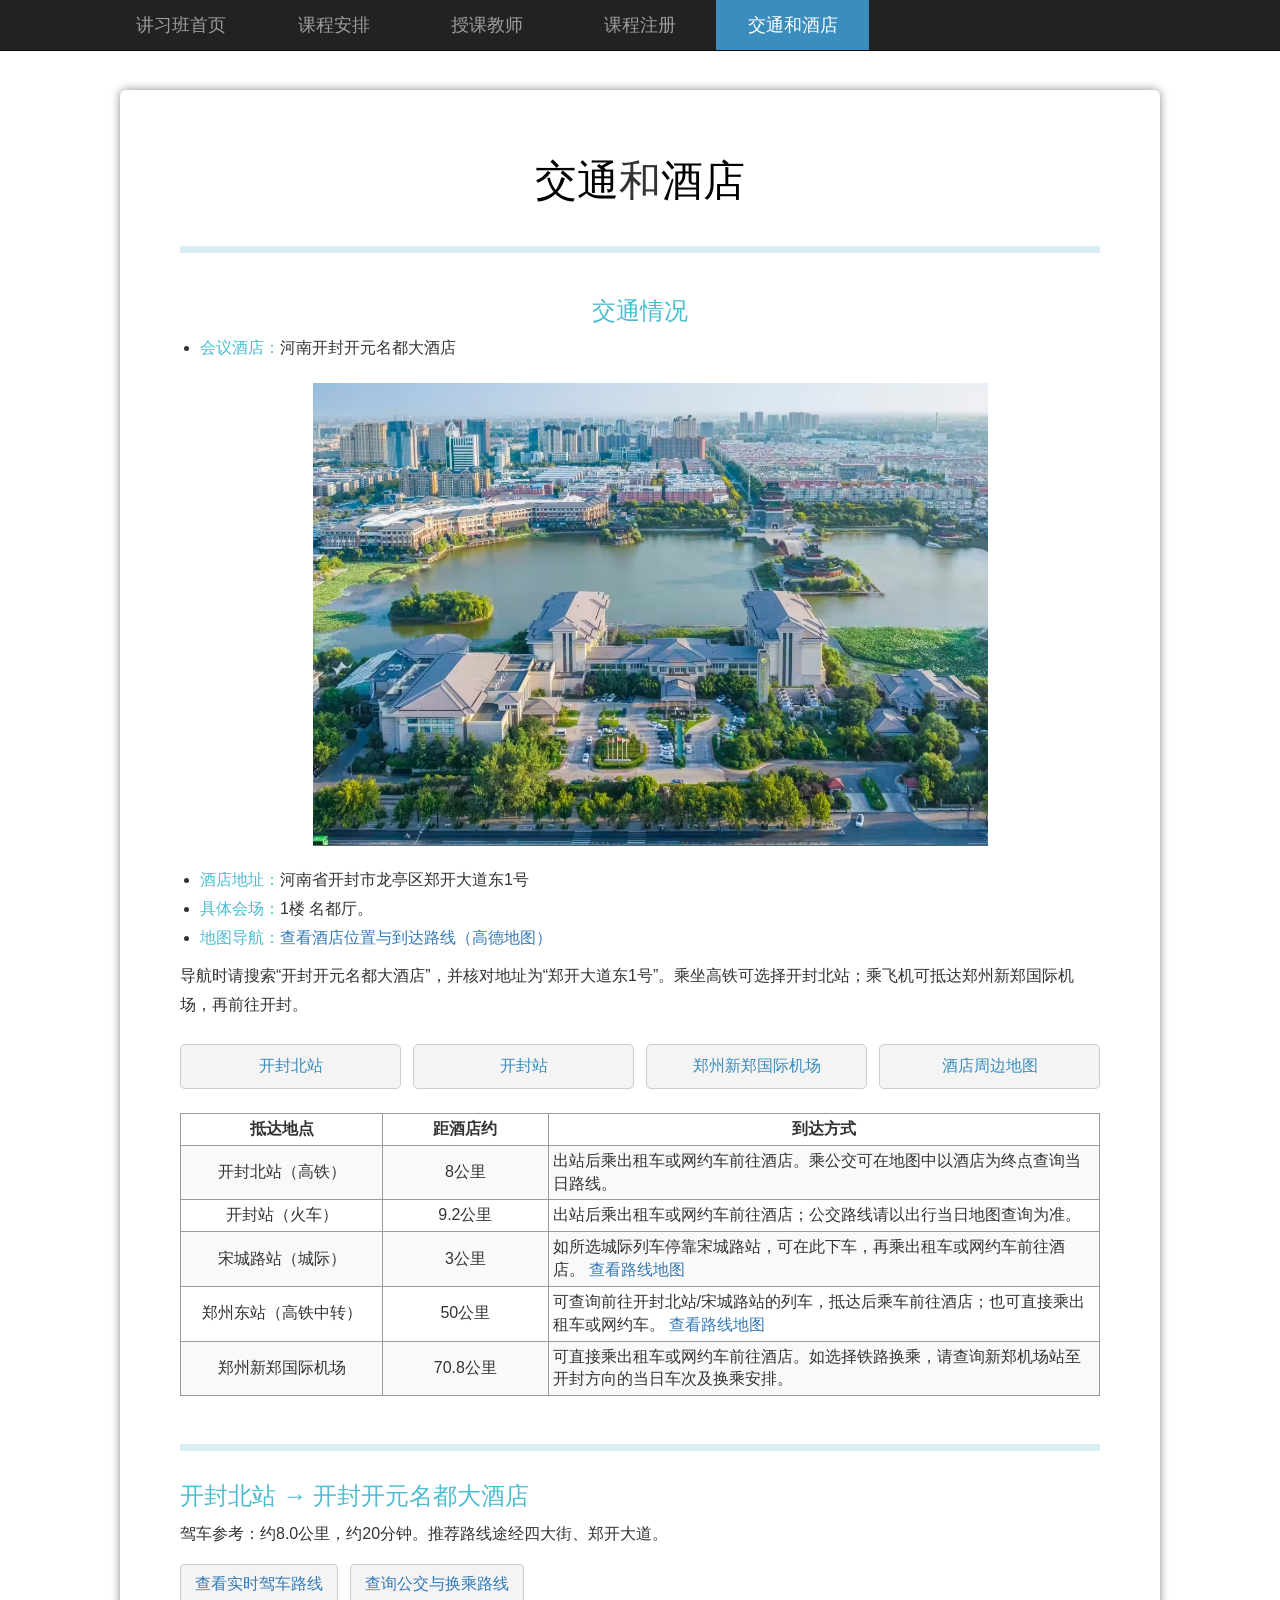
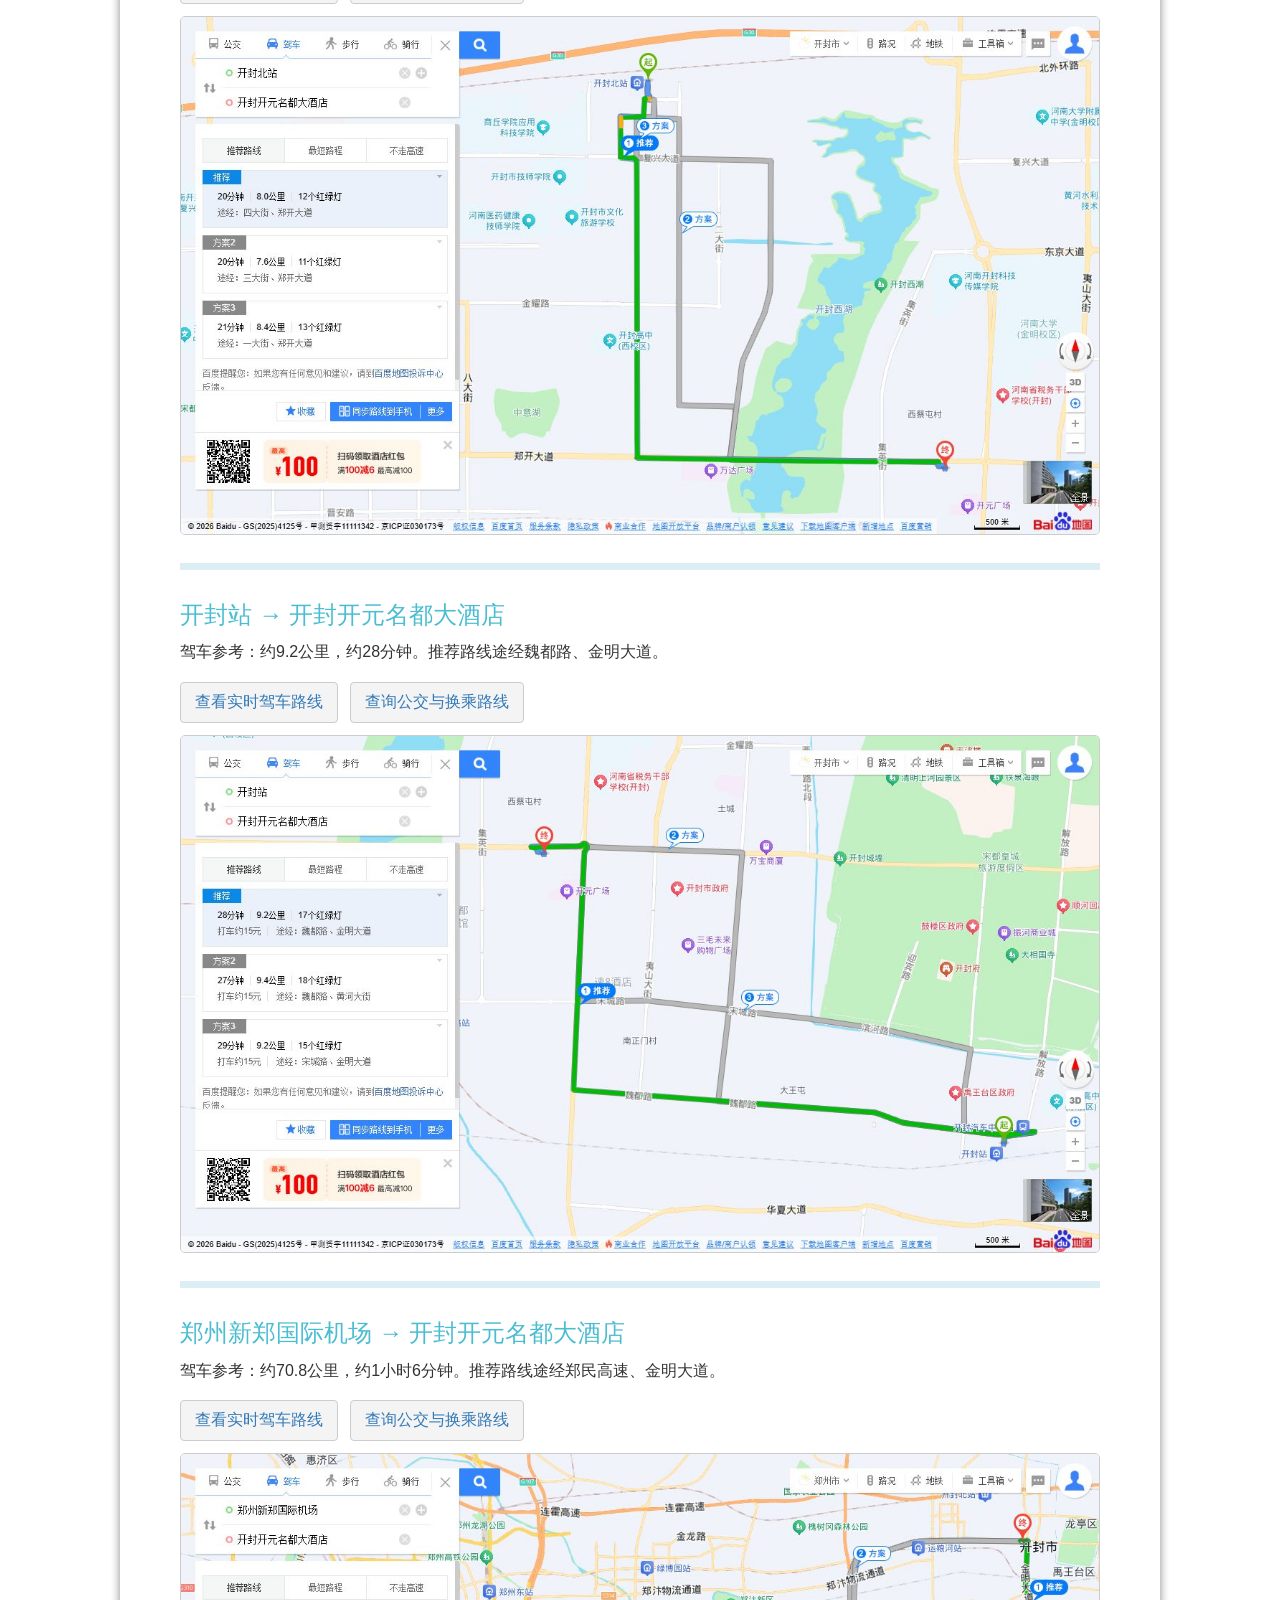
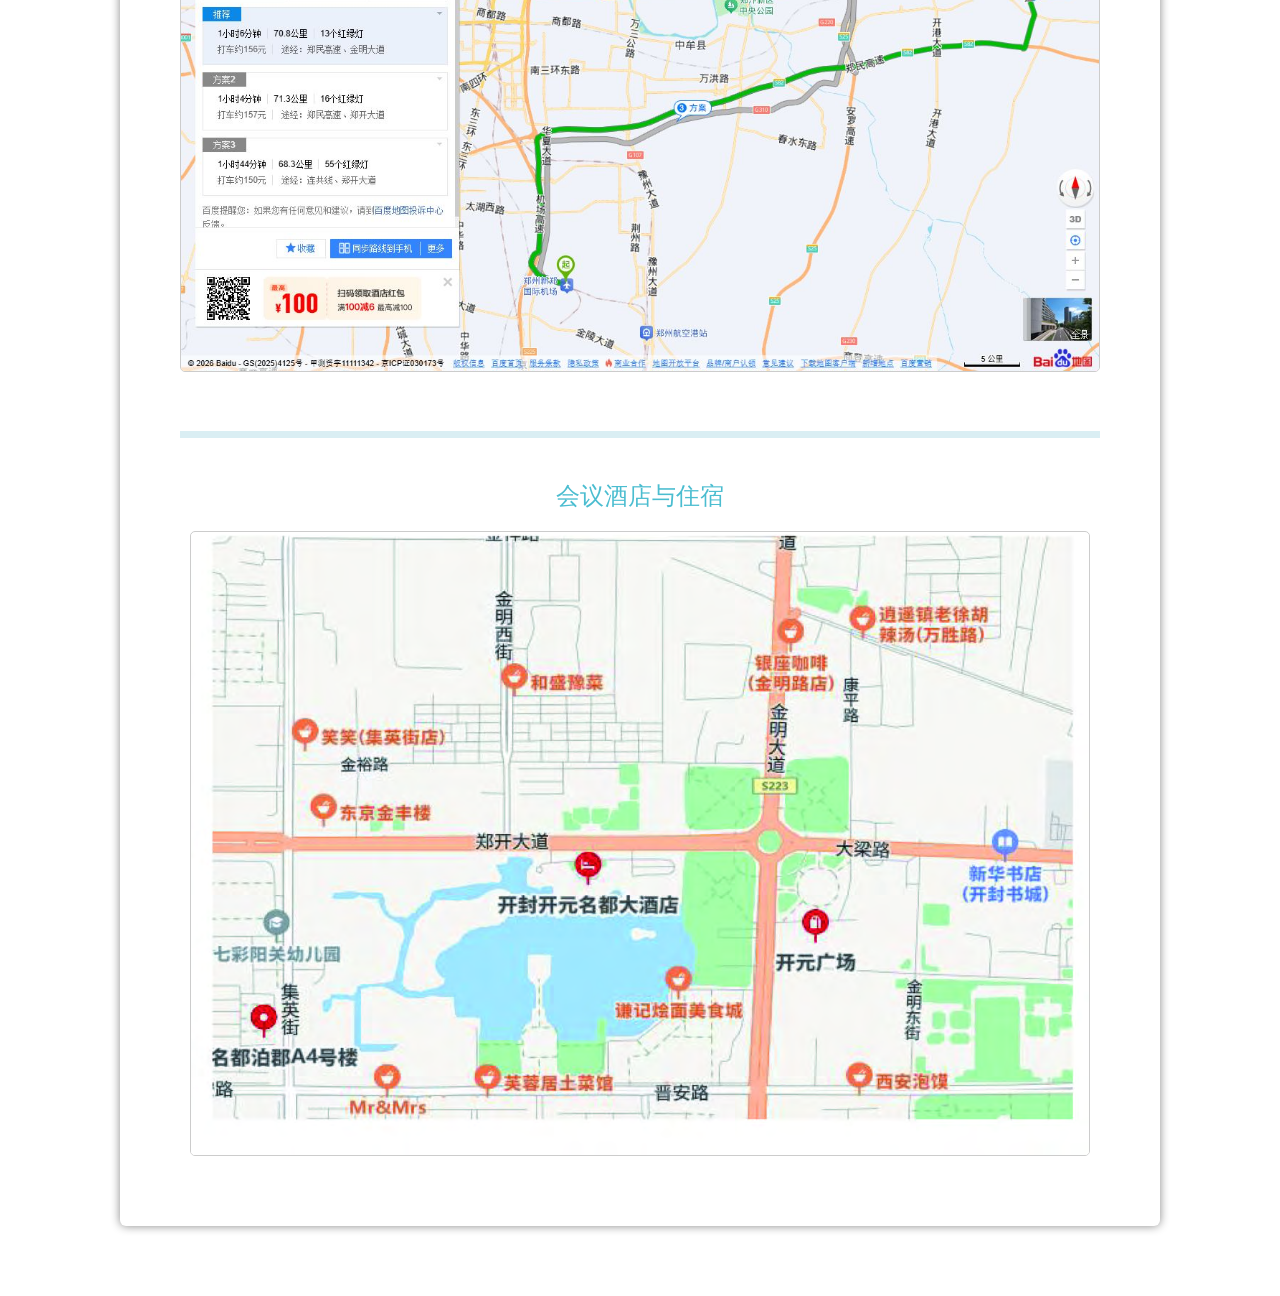
==== commit 76be4293: "Restore original travel layout while preserving hotel block" ====
--- a/information.html
+++ b/information.html
@@ -37,26 +37,16 @@
   <link href="./css_files/common.css" rel="stylesheet">
 
   <style>
-    .route-jump-nav { display:flex; flex-wrap:wrap; justify-content:center; gap:10px; margin:24px 0; }
-    .route-jump-nav a { flex:1 1 150px; max-width:210px; padding:9px 12px; color:#4bbdd0; border:1px solid #ccc; border-radius:8px; background:#f4f4f4; font-size:15px; text-align:center; }
-    .route-section { margin-top:26px; padding-top:20px; border-top:7px solid rgb(218,238,243); scroll-margin-top:80px; }
-    .route-summary { margin:0 0 12px; padding-left:20px; font-size:16px; font-weight:300; line-height:1.8; text-align:left; }
-    .route-summary strong { color:#4bbdd0; font-weight:500; }
-    .route-options { display:grid; grid-template-columns:repeat(2,minmax(0,1fr)); gap:18px; }
-    .route-card { min-width:0; padding:12px 14px 14px; border:1px solid #ccc; border-radius:20px; background:#f4f4f4; font-size:15px; font-weight:300; line-height:1.55; text-align:left; }
-    .route-card p { margin:0; }
-    .route-card-title { font-weight:500; }
-    .route-map { display:block; margin-top:10px; overflow:hidden; border:1px solid #ccc; border-radius:16px; background:#fff; }
-    .route-map img { display:block; width:100%; height:auto; }
-    .route-map-link { display:inline-block; margin-top:9px; color:#3b8dbd; }
-    .travel-note { margin:18px 0 0; color:#666; font-size:14px; text-align:left; }
-    @media (max-width:767px) {
-      .route-jump-nav a { flex-basis:46%; }
-      .route-summary { font-size:15px; line-height:1.7; }
-      .route-options { grid-template-columns:1fr; gap:14px; }
-      .route-card { padding:11px 12px 13px; border-radius:16px; font-size:14px; }
-      .route-map { border-radius:12px; }
-    }
+    .travel-nav { display:flex; flex-wrap:wrap; gap:12px; margin:24px 0; }
+    .travel-nav a { flex:1 1 180px; padding:10px 14px; color:#3b8dbd; border:1px solid #ccc; border-radius:5px; background:#f4f4f4; font-size:16px; }
+    .travel-route { margin:28px 0; padding-top:22px; border-top:7px solid rgb(218,238,243); scroll-margin-top:80px; }
+    .travel-route h4 { color:#4bbdd0; text-align:left; }
+    .travel-route p, .travel-route li { font-size:16px; font-weight:300; line-height:1.8; text-align:left; }
+    .travel-route img, .hotel-map img { display:block; width:100%; height:auto; border:1px solid #ccc; border-radius:5px; }
+    .travel-route figcaption, .hotel-map figcaption { margin-top:8px; font-size:14px; font-weight:300; line-height:1.6; text-align:left; }
+    .route-links { display:flex; flex-wrap:wrap; gap:12px; margin:12px 0; }
+    .route-links a { display:inline-block; padding:8px 14px; border:1px solid #ccc; border-radius:4px; font-size:16px; background:#f4f4f4; }
+    .hotel-map { margin:22px auto; max-width:900px; }
   </style>
 </head>
 
@@ -116,144 +106,43 @@
           <li><span style="color:#4bbdd0;font-weight:500;">地图导航：</span><a href="https://ditu.amap.com/place/B017A00OV0" target="_blank" rel="noopener noreferrer">查看酒店位置与到达路线（高德地图）</a></li>
         </ul>
         <p style="font-size:16px;font-weight:300;text-align:left;line-height:1.8;">导航时请搜索“开封开元名都大酒店”，并核对地址为“郑开大道东1号”。乘坐高铁可选择开封北站；乘飞机可抵达郑州新郑国际机场，再前往开封。</p>
-        <nav class="route-jump-nav" aria-label="抵达地点快捷导航">
-          <a href="#kaifeng-north">开封北站</a>
-          <a href="#songcheng-road">宋城路站</a>
-          <a href="#zhengzhou-east">郑州东站</a>
-          <a href="#kaifeng-station">开封站</a>
-          <a href="#xinzheng-airport">新郑国际机场</a>
-        </nav>
-
-        <section id="kaifeng-north" class="route-section">
-          <ul class="route-summary">
-            <li><strong>开封北站：</strong>开封北站 → 开封开元名都大酒店，路程约 8 公里</li>
-            <li><strong>打车：</strong>约 18 分钟，费用约 20 元</li>
-            <li><strong>公交：</strong></li>
-          </ul>
-          <div class="route-options">
-            <article class="route-card">
-              <p class="route-card-title">【53 路】</p>
-              <p>起：开封北站</p>
-              <p>终：市人大市检察院站</p>
-              <p>步行：约 160 米到酒店</p>
-              <p>耗时：约 35 分钟</p>
-            </article>
-            <article class="route-card">
-              <p class="route-card-title">【出租车 / 网约车】</p>
-              <p>起：开封北站</p>
-              <p>终：开封开元名都大酒店</p>
-              <p>耗时：约 18 分钟</p>
-              <p>费用：约 20 元</p>
-              <a class="route-map" href="./information_files/kaifeng-north-route.png" target="_blank" rel="noopener noreferrer" aria-label="放大开封北站到酒店路线地图"><img src="./information_files/kaifeng-north-route.png" width="1280" height="720" alt="开封北站到开封开元名都大酒店路线地图" loading="lazy"></a>
-            </article>
-          </div>
+        <nav class="travel-nav" aria-label="到达路线"><a href="#kaifeng-north-route">开封北站</a><a href="#kaifeng-station-route">开封站</a><a href="#xinzheng-airport-route">郑州新郑国际机场</a><a href="#hotel-map">酒店周边地图</a></nav>
+        <div class="tableA">
+          <table class="table table-striped" style="font-size:16px;font-weight:300;line-height:1.8;">
+            <thead><tr><th scope="col" style="width:22%;">抵达地点</th><th scope="col" style="width:18%;">距酒店约</th><th scope="col">到达方式</th></tr></thead>
+            <tbody>
+              <tr><td>开封北站（高铁）</td><td>8公里</td><td style="text-align:left;">出站后乘出租车或网约车前往酒店。乘公交可在地图中以酒店为终点查询当日路线。</td></tr>
+              <tr><td>开封站（火车）</td><td>9.2公里</td><td style="text-align:left;">出站后乘出租车或网约车前往酒店；公交路线请以出行当日地图查询为准。</td></tr>
+              <tr><td>宋城路站（城际）</td><td>3公里</td><td style="text-align:left;">如所选城际列车停靠宋城路站，可在此下车，再乘出租车或网约车前往酒店。 <a href="https://api.map.baidu.com/direction?origin=%E5%AE%8B%E5%9F%8E%E8%B7%AF%E7%AB%99&amp;destination=%E5%BC%80%E5%B0%81%E5%BC%80%E5%85%83%E5%90%8D%E9%83%BD%E5%A4%A7%E9%85%92%E5%BA%97&amp;mode=driving&amp;region=%E5%BC%80%E5%B0%81&amp;output=html&amp;src=webapp.cadcae2026.travel" target="_blank" rel="noopener noreferrer">查看路线地图</a></td></tr>
+              <tr><td>郑州东站（高铁中转）</td><td>50公里</td><td style="text-align:left;">可查询前往开封北站/宋城路站的列车，抵达后乘车前往酒店；也可直接乘出租车或网约车。 <a href="https://api.map.baidu.com/direction?origin=%E9%83%91%E5%B7%9E%E4%B8%9C%E7%AB%99&amp;destination=%E5%BC%80%E5%B0%81%E5%BC%80%E5%85%83%E5%90%8D%E9%83%BD%E5%A4%A7%E9%85%92%E5%BA%97&amp;mode=driving&amp;region=%E5%BC%80%E5%B0%81&amp;output=html&amp;src=webapp.cadcae2026.travel" target="_blank" rel="noopener noreferrer">查看路线地图</a></td></tr>
+              <tr><td>郑州新郑国际机场</td><td>70.8公里</td><td style="text-align:left;">可直接乘出租车或网约车前往酒店。如选择铁路换乘，请查询新郑机场站至开封方向的当日车次及换乘安排。</td></tr>
+            </tbody>
+          </table>
+        </div>
+        <section id="kaifeng-north-route" class="travel-route">
+          <h4>开封北站 → 开封开元名都大酒店</h4>
+          <p>驾车参考：约8.0公里，约20分钟。推荐路线途经四大街、郑开大道。</p>
+          <div class="route-links"><a href="https://j.map.baidu.com/t/07u9dv" target="_blank" rel="noopener noreferrer">查看实时驾车路线</a><a href="https://api.map.baidu.com/direction?origin=%E5%BC%80%E5%B0%81%E5%8C%97%E7%AB%99&amp;destination=%E5%BC%80%E5%B0%81%E5%BC%80%E5%85%83%E5%90%8D%E9%83%BD%E5%A4%A7%E9%85%92%E5%BA%97&amp;mode=transit&amp;region=%E5%BC%80%E5%B0%81&amp;output=html&amp;src=webapp.cadcae2026.travel" target="_blank" rel="noopener noreferrer">查询公交与换乘路线</a></div>
+          <figure><a href="./information_files/kaifeng-north-route.png" target="_blank" rel="noopener noreferrer" aria-label="放大开封北站到酒店路线图"><img src="./information_files/kaifeng-north-route.png" alt="开封北站到开封开元名都大酒店的百度地图驾车路线" width="1280" height="720" loading="lazy"></a></figure>
         </section>
-
-        <section id="songcheng-road" class="route-section">
-          <ul class="route-summary">
-            <li><strong>宋城路站：</strong>宋城路站 → 开封开元名都大酒店，路程约 3 公里</li>
-            <li><strong>打车：</strong>约 10 分钟，费用约 10 元</li>
-            <li><strong>公交：</strong></li>
-          </ul>
-          <div class="route-options">
-            <article class="route-card">
-              <p class="route-card-title">【31 路】</p>
-              <p>起：宋城路集英街站</p>
-              <p>终：市人大市检察院站</p>
-              <p>步行：约 160 米到酒店</p>
-              <p>耗时：约 30 分钟</p>
-            </article>
-            <article class="route-card">
-              <p class="route-card-title">【出租车 / 网约车】</p>
-              <p>起：宋城路站</p>
-              <p>终：开封开元名都大酒店</p>
-              <p>耗时：约 10 分钟</p>
-              <p>费用：约 10 元</p>
-              <a class="route-map-link" href="https://api.map.baidu.com/direction?origin=%E5%AE%8B%E5%9F%8E%E8%B7%AF%E7%AB%99&amp;destination=%E5%BC%80%E5%B0%81%E5%BC%80%E5%85%83%E5%90%8D%E9%83%BD%E5%A4%A7%E9%85%92%E5%BA%97&amp;mode=driving&amp;region=%E5%BC%80%E5%B0%81&amp;output=html&amp;src=webapp.cadcae2026.travel" target="_blank" rel="noopener noreferrer">查看实时路线地图</a>
-            </article>
-          </div>
+        <section id="kaifeng-station-route" class="travel-route">
+          <h4>开封站 → 开封开元名都大酒店</h4>
+          <p>驾车参考：约9.2公里，约28分钟。推荐路线途经魏都路、金明大道。</p>
+          <div class="route-links"><a href="https://j.map.baidu.com/t/HTx9dv" target="_blank" rel="noopener noreferrer">查看实时驾车路线</a><a href="https://api.map.baidu.com/direction?origin=%E5%BC%80%E5%B0%81%E7%AB%99&amp;destination=%E5%BC%80%E5%B0%81%E5%BC%80%E5%85%83%E5%90%8D%E9%83%BD%E5%A4%A7%E9%85%92%E5%BA%97&amp;mode=transit&amp;region=%E5%BC%80%E5%B0%81&amp;output=html&amp;src=webapp.cadcae2026.travel" target="_blank" rel="noopener noreferrer">查询公交与换乘路线</a></div>
+          <figure><a href="./information_files/kaifeng-station-route.png" target="_blank" rel="noopener noreferrer" aria-label="放大开封站到酒店路线图"><img src="./information_files/kaifeng-station-route.png" alt="开封站到开封开元名都大酒店的百度地图驾车路线" width="1280" height="720" loading="lazy"></a></figure>
         </section>
-
-        <section id="zhengzhou-east" class="route-section">
-          <ul class="route-summary">
-            <li><strong>郑州东站：</strong>郑州东站 → 开封开元名都大酒店，路程约 50 公里</li>
-            <li><strong>打车：</strong>约 60 分钟，费用约 100 元</li>
-            <li><strong>铁路换乘：</strong></li>
-          </ul>
-          <div class="route-options">
-            <article class="route-card">
-              <p class="route-card-title">【城际铁路 → 宋城路站】</p>
-              <p>起：郑州东站</p>
-              <p>终：宋城路站</p>
-              <p>到站后：转乘 31 路公交车或出租车前往酒店</p>
-            </article>
-            <article class="route-card">
-              <p class="route-card-title">【高铁 → 开封北站】</p>
-              <p>起：郑州东站</p>
-              <p>终：开封北站</p>
-              <p>到站后：转乘 53 路公交车或出租车前往酒店</p>
-              <a class="route-map-link" href="https://api.map.baidu.com/direction?origin=%E9%83%91%E5%B7%9E%E4%B8%9C%E7%AB%99&amp;destination=%E5%BC%80%E5%B0%81%E5%BC%80%E5%85%83%E5%90%8D%E9%83%BD%E5%A4%A7%E9%85%92%E5%BA%97&amp;mode=driving&amp;region=%E5%BC%80%E5%B0%81&amp;output=html&amp;src=webapp.cadcae2026.travel" target="_blank" rel="noopener noreferrer">查看实时路线地图</a>
-            </article>
-          </div>
+        <section id="xinzheng-airport-route" class="travel-route">
+          <h4>郑州新郑国际机场 → 开封开元名都大酒店</h4>
+          <p>驾车参考：约70.8公里，约1小时6分钟。推荐路线途经郑民高速、金明大道。</p>
+          <div class="route-links"><a href="https://j.map.baidu.com/t/Tse9dv" target="_blank" rel="noopener noreferrer">查看实时驾车路线</a><a href="https://api.map.baidu.com/direction?origin=%E9%83%91%E5%B7%9E%E6%96%B0%E9%83%91%E5%9B%BD%E9%99%85%E6%9C%BA%E5%9C%BA&amp;destination=%E5%BC%80%E5%B0%81%E5%BC%80%E5%85%83%E5%90%8D%E9%83%BD%E5%A4%A7%E9%85%92%E5%BA%97&amp;mode=transit&amp;region=%E5%BC%80%E5%B0%81&amp;output=html&amp;src=webapp.cadcae2026.travel" target="_blank" rel="noopener noreferrer">查询公交与换乘路线</a></div>
+          <figure><a href="./information_files/xinzheng-airport-route.png" target="_blank" rel="noopener noreferrer" aria-label="放大郑州新郑国际机场到酒店路线图"><img src="./information_files/xinzheng-airport-route.png" alt="郑州新郑国际机场到开封开元名都大酒店的百度地图驾车路线" width="1280" height="720" loading="lazy"></a></figure>
         </section>
-
-        <section id="kaifeng-station" class="route-section">
-          <ul class="route-summary">
-            <li><strong>开封站：</strong>开封站 → 开封开元名都大酒店，路程约 9.2 公里</li>
-            <li><strong>打车：</strong>约 20 分钟，费用约 20 元</li>
-            <li><strong>公交：</strong></li>
-          </ul>
-          <div class="route-options">
-            <article class="route-card">
-              <p class="route-card-title">【31 路】</p>
-              <p>起：二十七中站</p>
-              <p>终：市人大市检察院站</p>
-              <p>步行：约 220 米到酒店</p>
-              <p>耗时：约 50 分钟</p>
-            </article>
-            <article class="route-card">
-              <p class="route-card-title">【出租车 / 网约车】</p>
-              <p>起：开封站</p>
-              <p>终：开封开元名都大酒店</p>
-              <p>耗时：约 20 分钟</p>
-              <p>费用：约 20 元</p>
-              <a class="route-map" href="./information_files/kaifeng-station-route.png" target="_blank" rel="noopener noreferrer" aria-label="放大开封站到酒店路线地图"><img src="./information_files/kaifeng-station-route.png" width="1280" height="720" alt="开封站到开封开元名都大酒店路线地图" loading="lazy"></a>
-            </article>
-          </div>
-        </section>
-
-        <section id="xinzheng-airport" class="route-section">
-          <ul class="route-summary">
-            <li><strong>郑州新郑国际机场：</strong>郑州新郑国际机场 → 开封开元名都大酒店，路程约 70.8 公里</li>
-            <li><strong>打车：</strong>约 65 分钟，费用约 150 元</li>
-            <li><strong>铁路换乘：</strong></li>
-          </ul>
-          <div class="route-options">
-            <article class="route-card">
-              <p class="route-card-title">【城际铁路 → 宋城路站】</p>
-              <p>起：新郑机场站</p>
-              <p>终：宋城路站</p>
-              <p>到站后：转乘 31 路公交车或出租车前往酒店</p>
-            </article>
-            <article class="route-card">
-              <p class="route-card-title">【郑州东站中转】</p>
-              <p>起：新郑机场站</p>
-              <p>换乘：郑州东站</p>
-              <p>终：宋城路站或开封北站</p>
-              <p>到站后：乘公交车或出租车前往酒店</p>
-            </article>
-            <article class="route-card">
-              <p class="route-card-title">【出租车 / 网约车】</p>
-              <p>起：郑州新郑国际机场</p>
-              <p>终：开封开元名都大酒店</p>
-              <p>耗时：约 65 分钟</p>
-              <p>费用：约 150 元</p>
-              <a class="route-map" href="./information_files/xinzheng-airport-route.png" target="_blank" rel="noopener noreferrer" aria-label="放大郑州新郑国际机场到酒店路线地图"><img src="./information_files/xinzheng-airport-route.png" width="1280" height="720" alt="郑州新郑国际机场到开封开元名都大酒店路线地图" loading="lazy"></a>
-            </article>
-          </div>
-        </section>
-
-        <p class="travel-note">以上时间和费用仅供参考，列车班次、公交线路及实际费用请以出行当日查询结果为准。</p>
+        <p style="font-size:22px;border-bottom:7px solid rgb(218, 238, 243);"><br></p>
+        <br>
+        <h4 style="color:#4bbdd0;">会议酒店与住宿</h4>
+        <figure id="hotel-map" class="hotel-map" style="scroll-margin-top:80px;">
+          <a href="./information_files/kaifeng-hotel-location.png" target="_blank" rel="noopener noreferrer" aria-label="放大酒店周边地图"><img src="./information_files/kaifeng-hotel-location.png" width="1268" height="879" alt="开封开元名都大酒店周边地图，标注郑开大道、金明大道及金明池" loading="lazy"></a>
+        </figure>
 
 
 
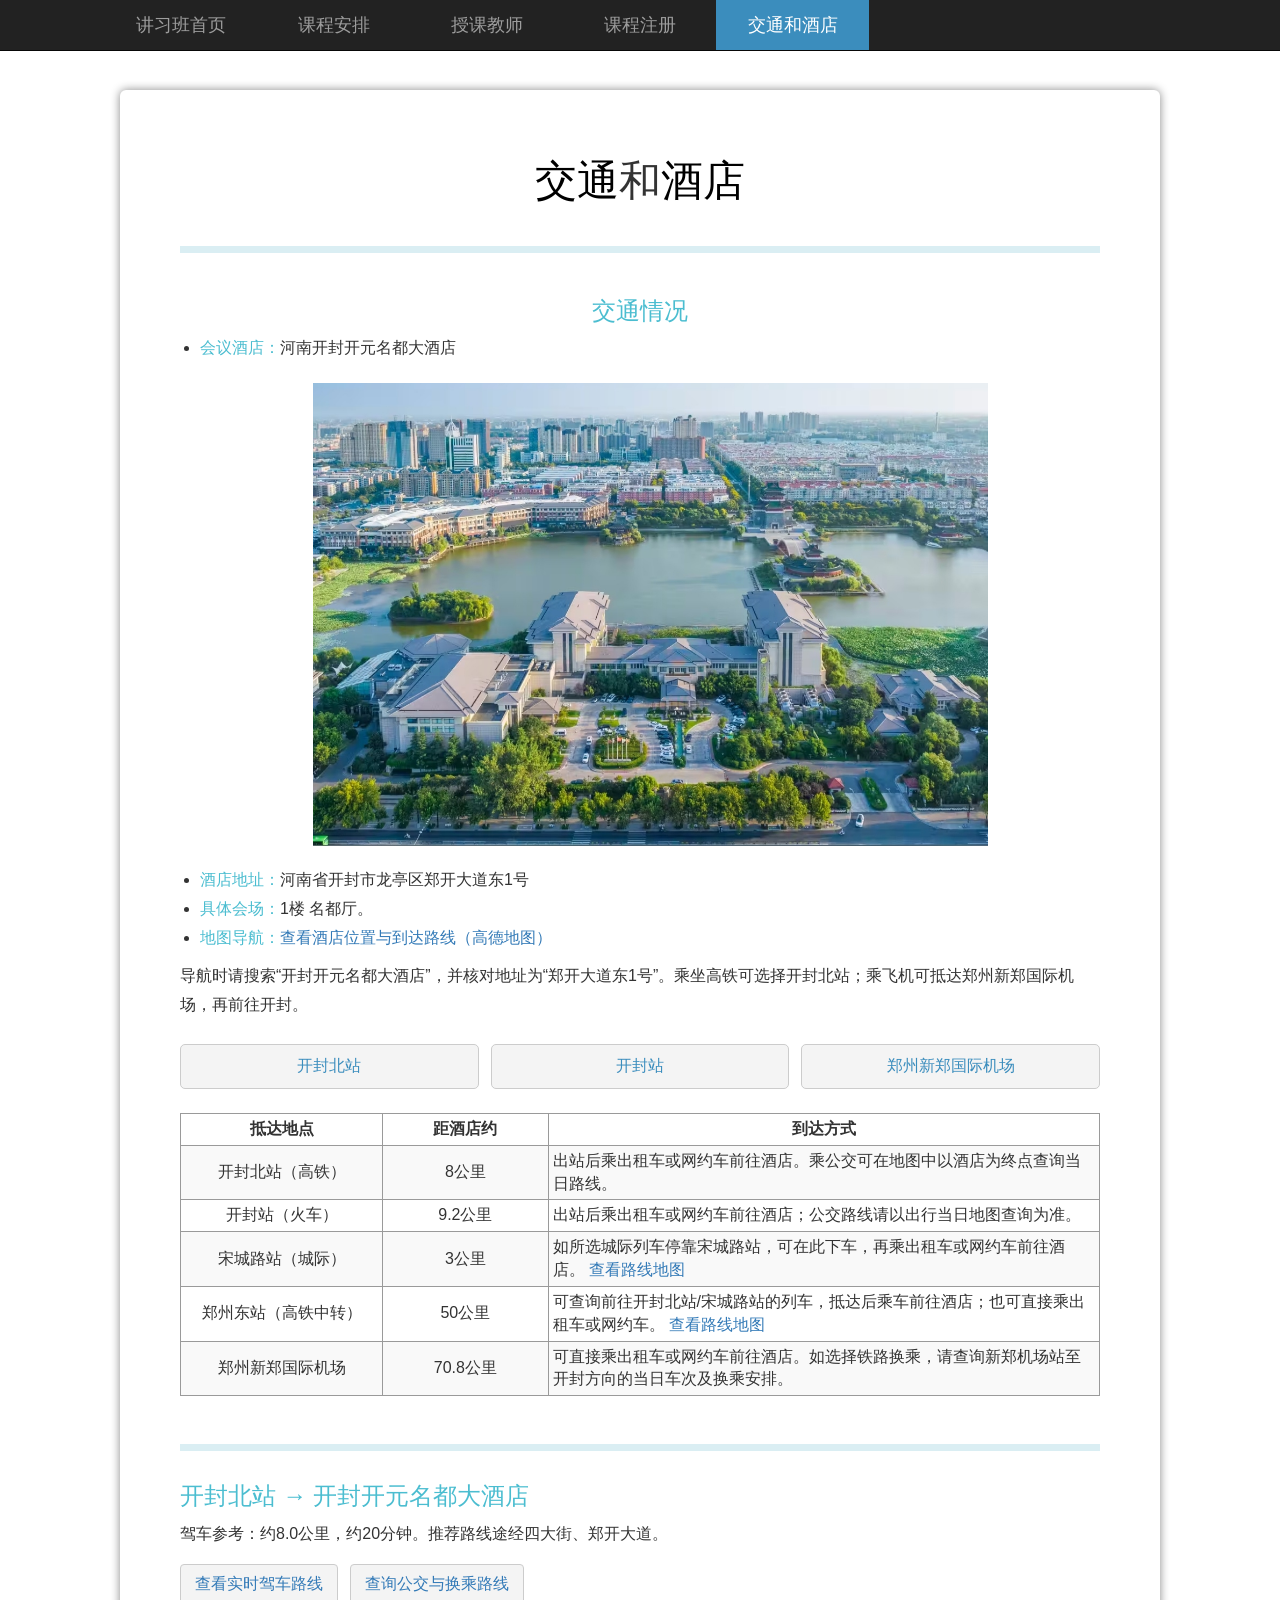
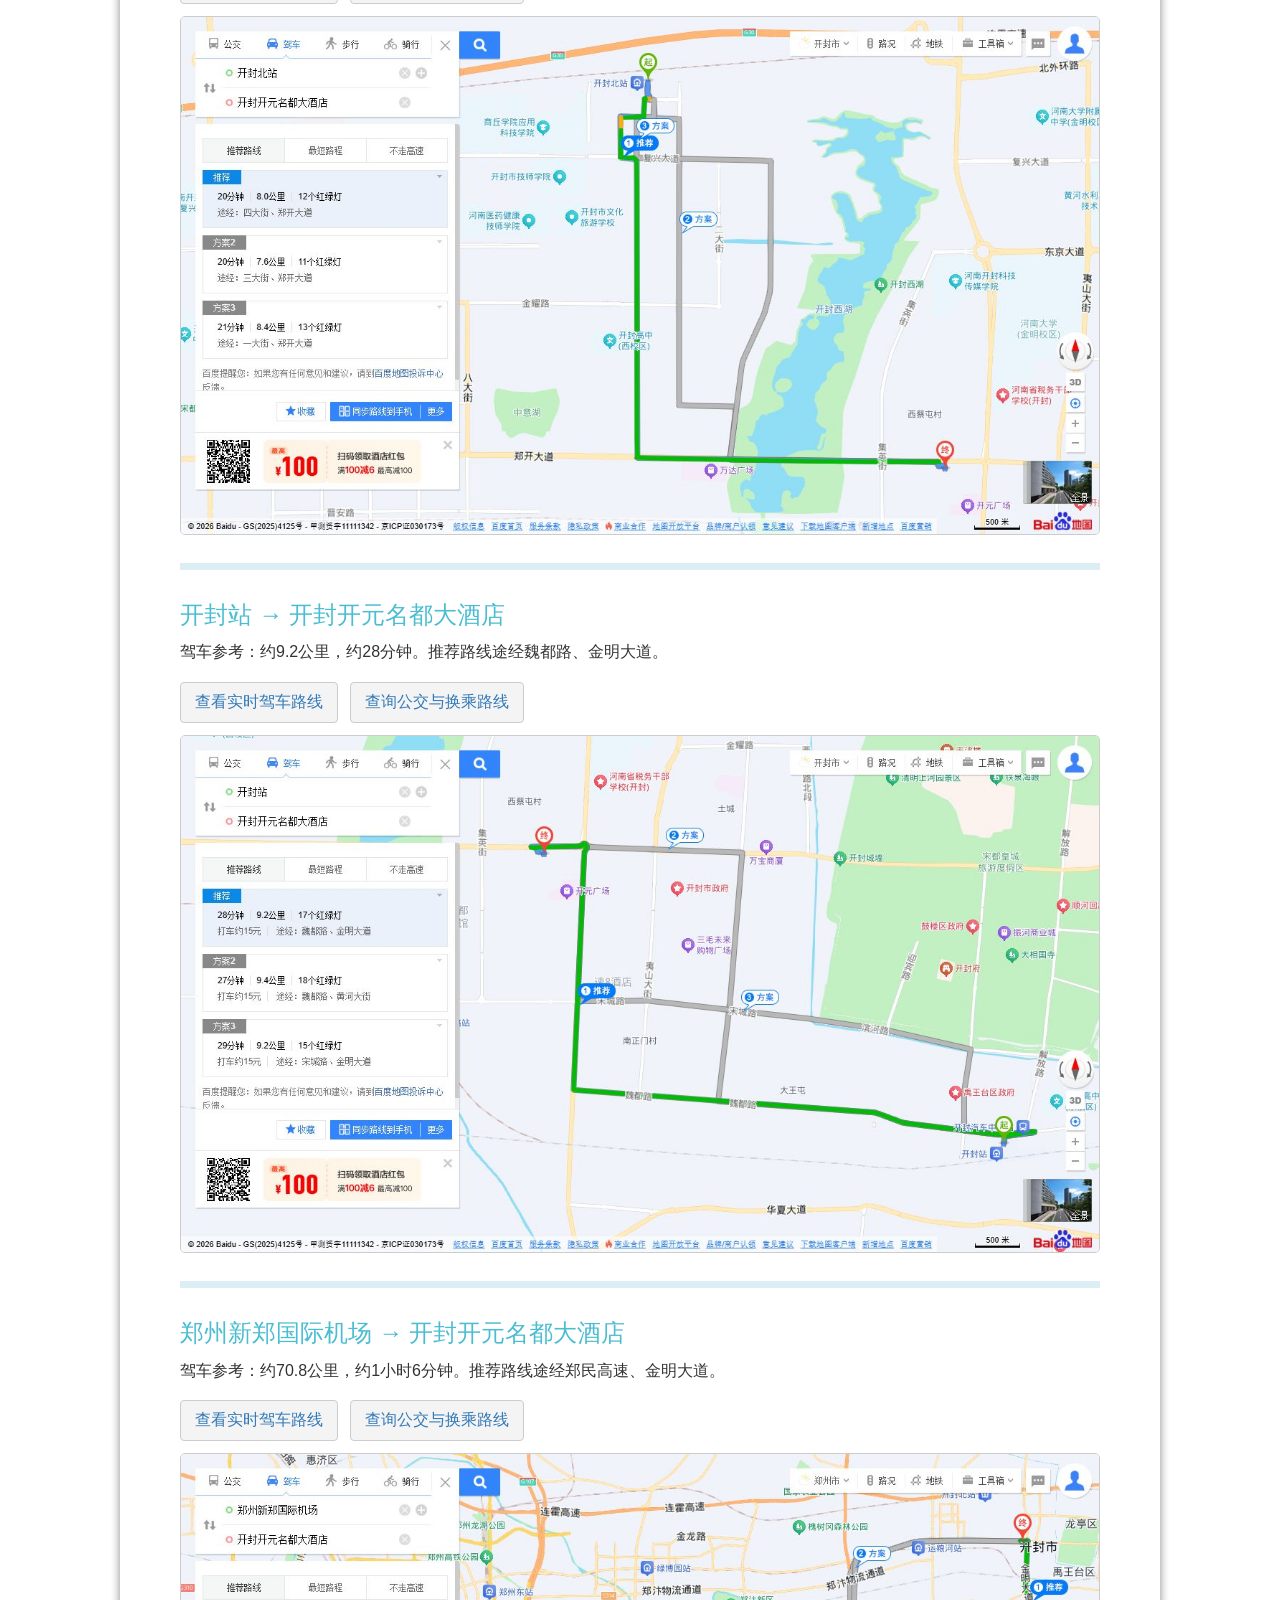
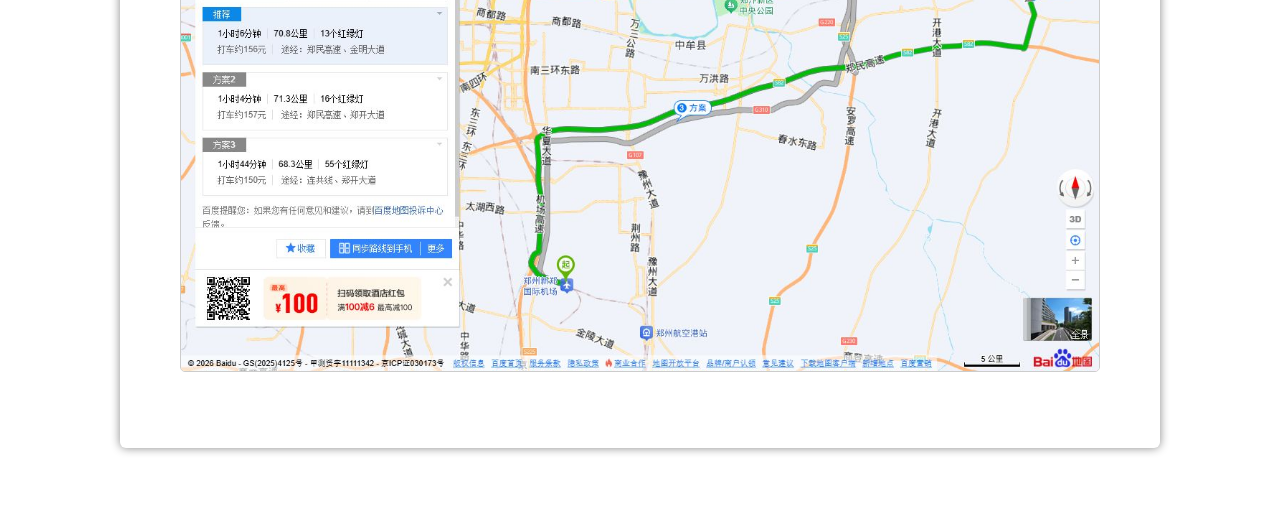
==== commit b1fa3c04: "Remove hotel surroundings map section" ====
--- a/information.html
+++ b/information.html
@@ -42,11 +42,10 @@
     .travel-route { margin:28px 0; padding-top:22px; border-top:7px solid rgb(218,238,243); scroll-margin-top:80px; }
     .travel-route h4 { color:#4bbdd0; text-align:left; }
     .travel-route p, .travel-route li { font-size:16px; font-weight:300; line-height:1.8; text-align:left; }
-    .travel-route img, .hotel-map img { display:block; width:100%; height:auto; border:1px solid #ccc; border-radius:5px; }
-    .travel-route figcaption, .hotel-map figcaption { margin-top:8px; font-size:14px; font-weight:300; line-height:1.6; text-align:left; }
+    .travel-route img { display:block; width:100%; height:auto; border:1px solid #ccc; border-radius:5px; }
+    .travel-route figcaption { margin-top:8px; font-size:14px; font-weight:300; line-height:1.6; text-align:left; }
     .route-links { display:flex; flex-wrap:wrap; gap:12px; margin:12px 0; }
     .route-links a { display:inline-block; padding:8px 14px; border:1px solid #ccc; border-radius:4px; font-size:16px; background:#f4f4f4; }
-    .hotel-map { margin:22px auto; max-width:900px; }
   </style>
 </head>
 
@@ -106,7 +105,7 @@
           <li><span style="color:#4bbdd0;font-weight:500;">地图导航：</span><a href="https://ditu.amap.com/place/B017A00OV0" target="_blank" rel="noopener noreferrer">查看酒店位置与到达路线（高德地图）</a></li>
         </ul>
         <p style="font-size:16px;font-weight:300;text-align:left;line-height:1.8;">导航时请搜索“开封开元名都大酒店”，并核对地址为“郑开大道东1号”。乘坐高铁可选择开封北站；乘飞机可抵达郑州新郑国际机场，再前往开封。</p>
-        <nav class="travel-nav" aria-label="到达路线"><a href="#kaifeng-north-route">开封北站</a><a href="#kaifeng-station-route">开封站</a><a href="#xinzheng-airport-route">郑州新郑国际机场</a><a href="#hotel-map">酒店周边地图</a></nav>
+        <nav class="travel-nav" aria-label="到达路线"><a href="#kaifeng-north-route">开封北站</a><a href="#kaifeng-station-route">开封站</a><a href="#xinzheng-airport-route">郑州新郑国际机场</a></nav>
         <div class="tableA">
           <table class="table table-striped" style="font-size:16px;font-weight:300;line-height:1.8;">
             <thead><tr><th scope="col" style="width:22%;">抵达地点</th><th scope="col" style="width:18%;">距酒店约</th><th scope="col">到达方式</th></tr></thead>
@@ -137,15 +136,6 @@
           <div class="route-links"><a href="https://j.map.baidu.com/t/Tse9dv" target="_blank" rel="noopener noreferrer">查看实时驾车路线</a><a href="https://api.map.baidu.com/direction?origin=%E9%83%91%E5%B7%9E%E6%96%B0%E9%83%91%E5%9B%BD%E9%99%85%E6%9C%BA%E5%9C%BA&amp;destination=%E5%BC%80%E5%B0%81%E5%BC%80%E5%85%83%E5%90%8D%E9%83%BD%E5%A4%A7%E9%85%92%E5%BA%97&amp;mode=transit&amp;region=%E5%BC%80%E5%B0%81&amp;output=html&amp;src=webapp.cadcae2026.travel" target="_blank" rel="noopener noreferrer">查询公交与换乘路线</a></div>
           <figure><a href="./information_files/xinzheng-airport-route.png" target="_blank" rel="noopener noreferrer" aria-label="放大郑州新郑国际机场到酒店路线图"><img src="./information_files/xinzheng-airport-route.png" alt="郑州新郑国际机场到开封开元名都大酒店的百度地图驾车路线" width="1280" height="720" loading="lazy"></a></figure>
         </section>
-        <p style="font-size:22px;border-bottom:7px solid rgb(218, 238, 243);"><br></p>
-        <br>
-        <h4 style="color:#4bbdd0;">会议酒店与住宿</h4>
-        <figure id="hotel-map" class="hotel-map" style="scroll-margin-top:80px;">
-          <a href="./information_files/kaifeng-hotel-location.png" target="_blank" rel="noopener noreferrer" aria-label="放大酒店周边地图"><img src="./information_files/kaifeng-hotel-location.png" width="1268" height="879" alt="开封开元名都大酒店周边地图，标注郑开大道、金明大道及金明池" loading="lazy"></a>
-        </figure>
-
-
-
       </div>
     </div>
   </div>
